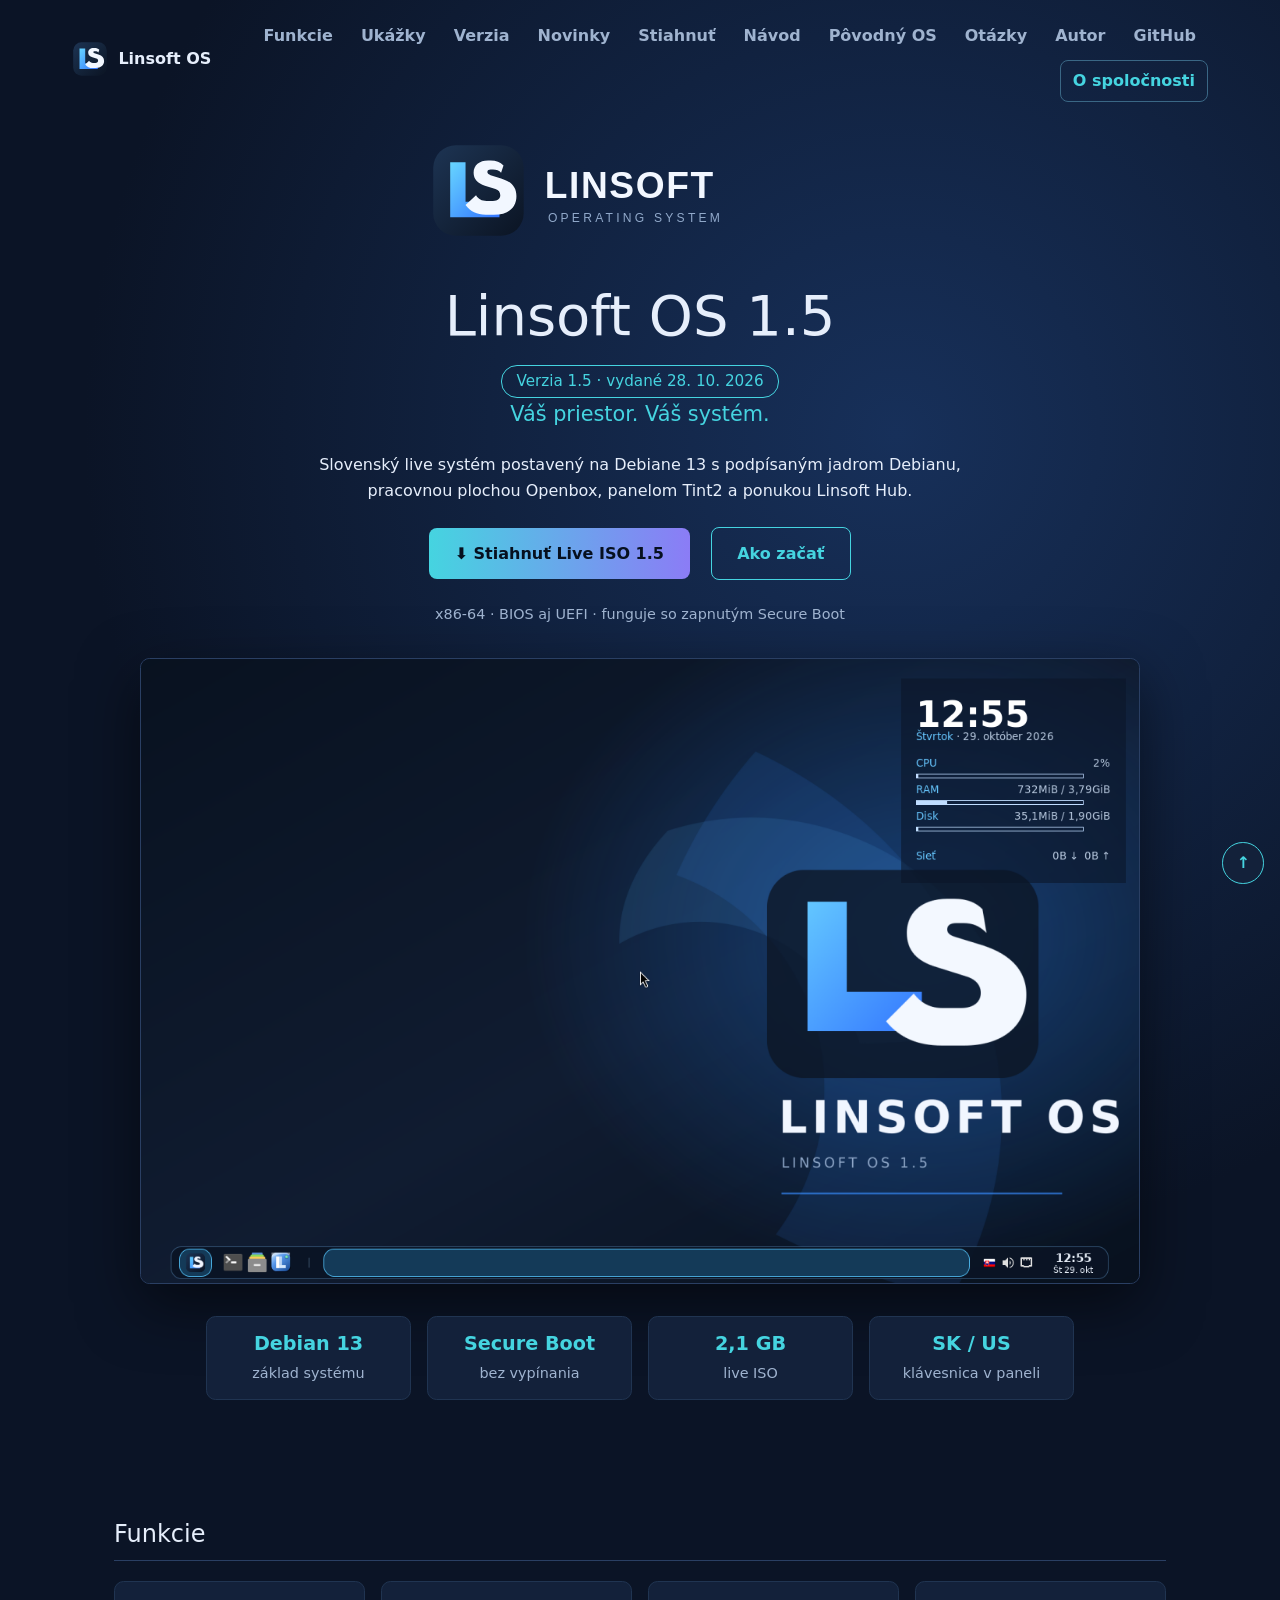
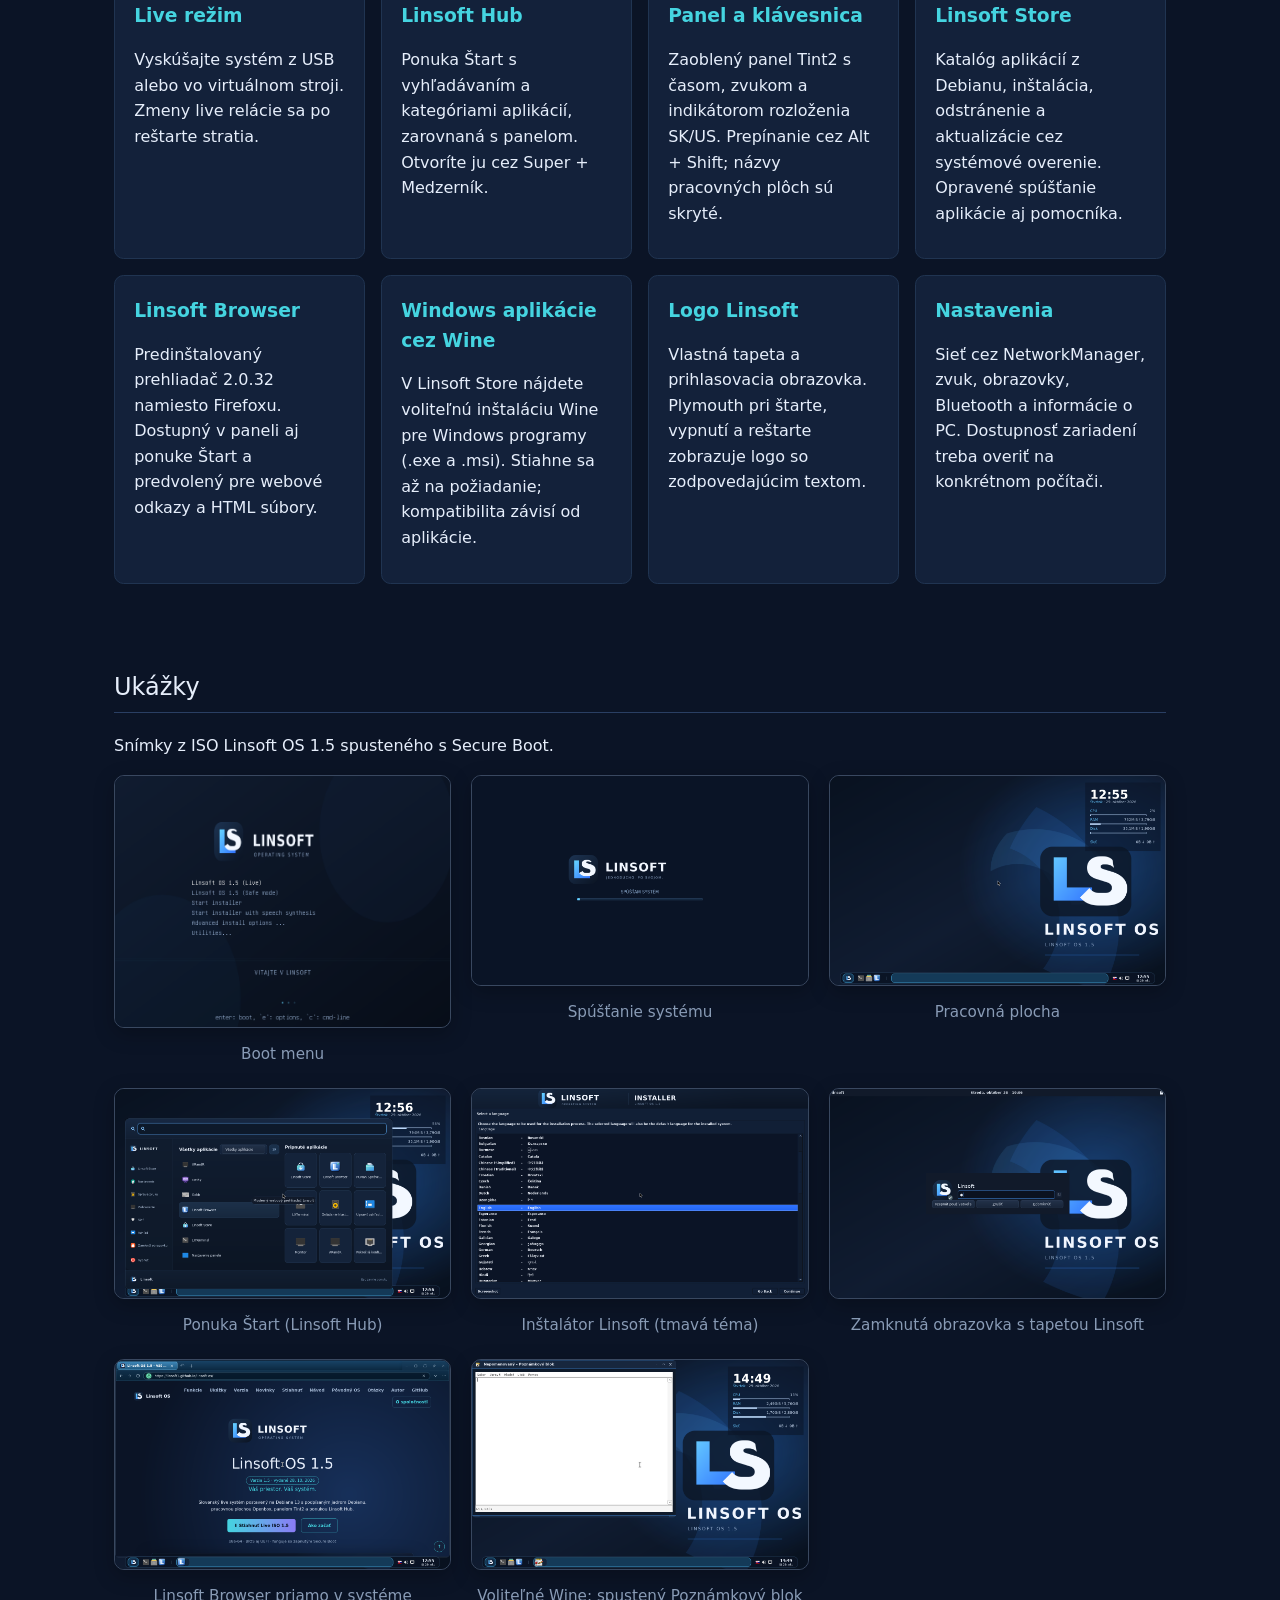
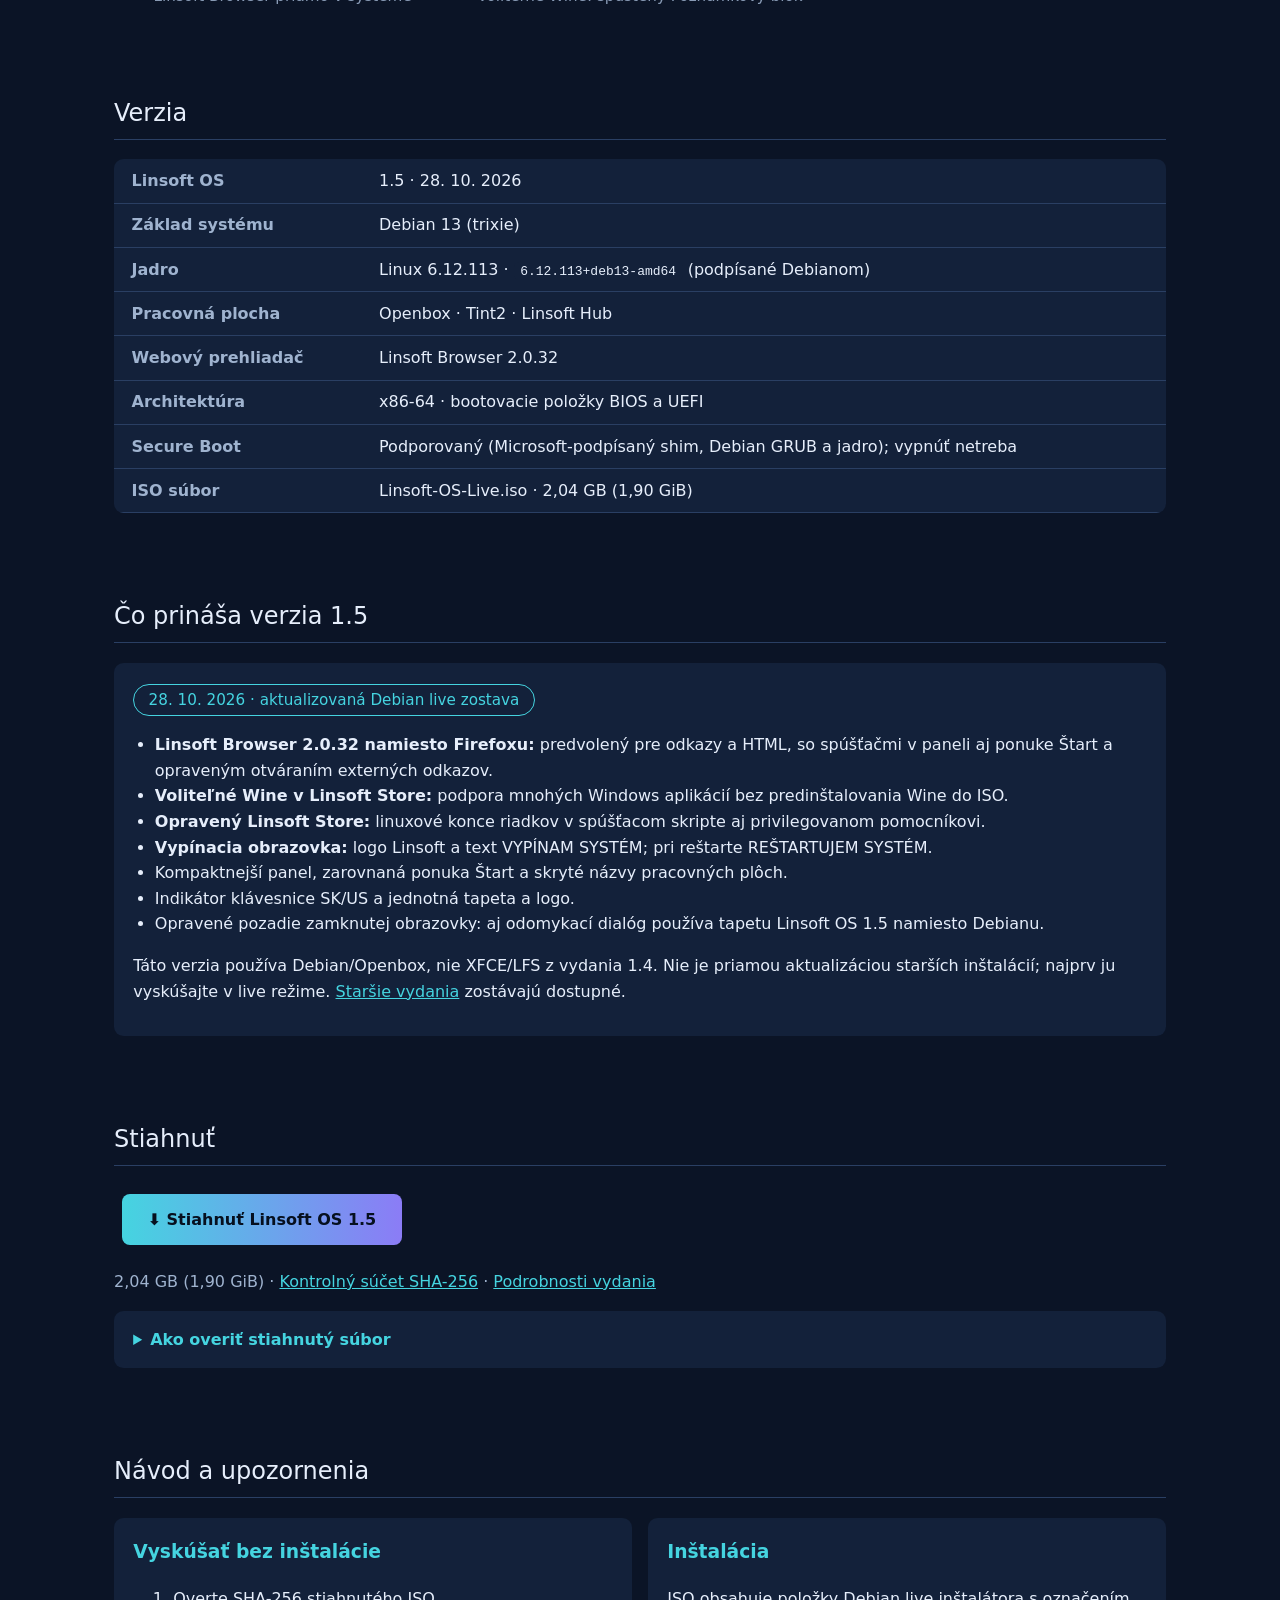
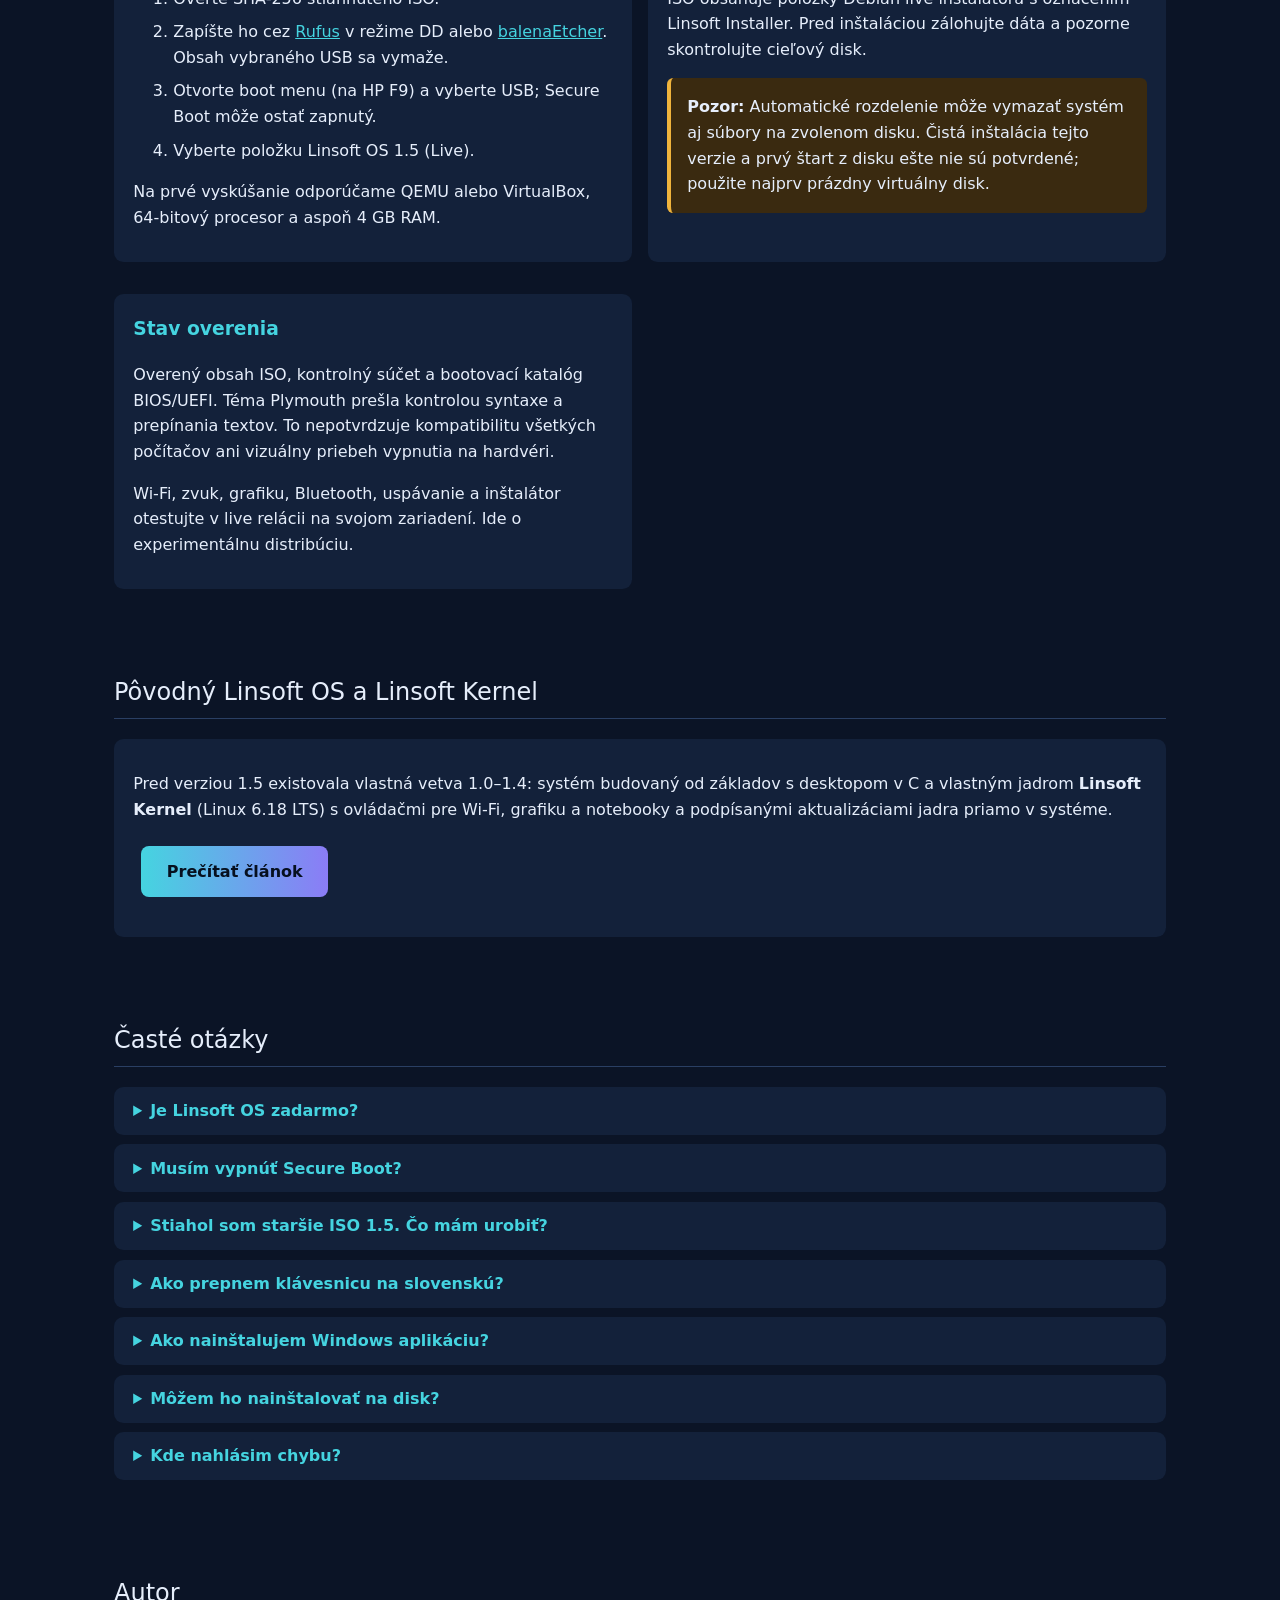
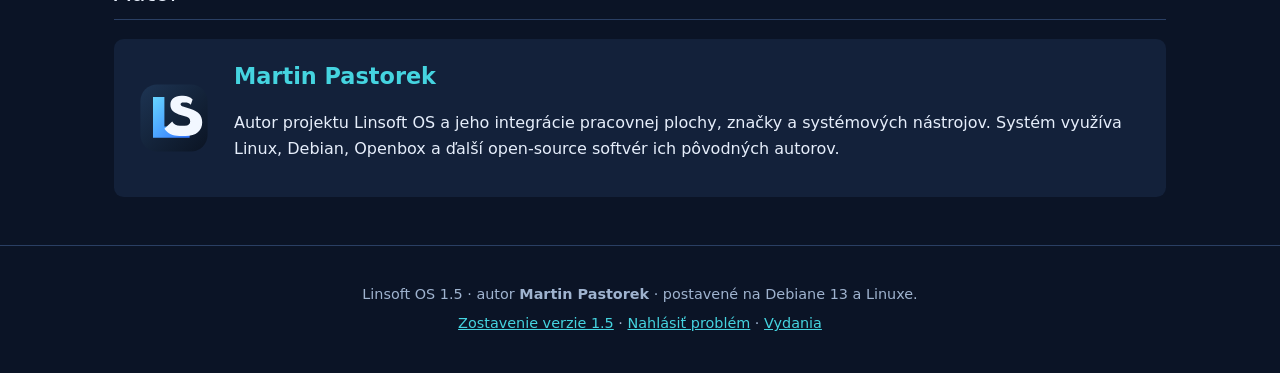
==== docs/index.html @ b2fb8af4 "Offer optional Wine installation through Linsoft Store Co-authored-by: Copilot <223556219+Copilot@us" ====
<!DOCTYPE html>
<html lang="sk">
<head>
<meta charset="utf-8">
<meta name="viewport" content="width=device-width, initial-scale=1">
<title>Linsoft OS 1.5 – Váš priestor. Váš systém.</title>
<meta name="description" content="Linsoft OS 1.5: slovenský live systém na Debiane 13 s Openboxom, panelom Tint2, Linsoft Hub a Linsoft Store.">
<meta name="theme-color" content="#0b1426">
<meta property="og:type" content="website">
<meta property="og:title" content="Linsoft OS 1.5">
<meta property="og:description" content="Nové live ISO s opraveným Store, prepínaním klávesnice a logom pri štarte aj vypnutí.">
<meta property="og:url" content="https://linsoft1.github.io/linsoft-os/">
<meta property="og:image" content="https://linsoft1.github.io/linsoft-os/img/linsoft15-desktop.png">
<meta name="twitter:card" content="summary_large_image">
<link rel="icon" type="image/svg+xml" href="favicon.svg">
<link rel="icon" type="image/png" sizes="32x32" href="favicon-32.png">
<link rel="apple-touch-icon" href="apple-touch-icon.png">
<link rel="stylesheet" href="style.css?v=1.5.9">
</head>
<body>
<a class="skip-link" href="#obsah">Preskočiť na obsah</a>
<header class="hero" id="top">
  <nav aria-label="Hlavná navigácia">
    <a class="brand" href="#top" aria-label="Linsoft OS – domov"><img class="mark" src="favicon.svg" width="36" height="36" alt=""><span>Linsoft OS</span></a>
    <button class="menu-toggle" type="button" aria-expanded="false" aria-controls="nav-links" hidden>Menu</button>
    <div class="nav-links" id="nav-links">
      <a href="#funkcie">Funkcie</a><a href="#ukazky">Ukážky</a><a href="#verzia">Verzia</a><a href="#novinky">Novinky</a><a href="#stiahnut">Stiahnuť</a><a href="#navod">Návod</a><a href="povodny-linsoft-os.html">Pôvodný OS</a><a href="#faq">Otázky</a><a href="#autor">Autor</a>
      <a href="https://github.com/Linsoft1/linsoft-os">GitHub</a>
      <a class="nav-company" href="o-spolocnosti.html">O spoločnosti</a>
    </div>
  </nav>
  <div class="hero-text">
    <img class="hero-logo" src="logo.svg" width="520" height="120" alt="Linsoft OS – Operating System">
    <h1>Linsoft OS 1.5</h1>
    <p class="version">Verzia 1.5 · vydané 28. 10. 2026</p>
    <p class="tag">Váš priestor. Váš systém.</p>
    <p>Slovenský live systém postavený na Debiane 13 s podpísaným jadrom Debianu, pracovnou plochou Openbox, panelom Tint2 a ponukou Linsoft Hub.</p>
    <a class="btn" href="https://github.com/Linsoft1/linsoft-os/releases/download/v1.5/Linsoft-OS-Live.iso">⬇ Stiahnuť Live ISO 1.5</a>
    <a class="btn ghost" href="#navod">Ako začať</a>
    <p class="small">x86-64 · BIOS aj UEFI · funguje so zapnutým Secure Boot</p>
  </div>
      <img class="shot" src="img/linsoft15-desktop.png" width="1280" height="800" alt="Pracovná plocha Linsoft OS 1.5 s panelom a tapetou">
      <ul class="facts" aria-label="Rýchly prehľad">
        <li><b>Debian 13</b><span>základ systému</span></li>
        <li><b>Secure Boot</b><span>bez vypínania</span></li>
        <li><b>2,1 GB</b><span>live ISO</span></li>
        <li><b>SK / US</b><span>klávesnica v paneli</span></li>
      </ul>
</header>
<main id="obsah">
<section id="funkcie">
  <h2>Funkcie</h2>
  <div class="grid">
    <div><h3>Live režim</h3><p>Vyskúšajte systém z USB alebo vo virtuálnom stroji. Zmeny live relácie sa po reštarte stratia.</p></div>
    <div><h3>Linsoft Hub</h3><p>Ponuka Štart s vyhľadávaním a kategóriami aplikácií, zarovnaná s panelom. Otvoríte ju cez Super + Medzerník.</p></div>
    <div><h3>Panel a klávesnica</h3><p>Zaoblený panel Tint2 s časom, zvukom a indikátorom rozloženia SK/US. Prepínanie cez Alt + Shift; názvy pracovných plôch sú skryté.</p></div>
    <div><h3>Linsoft Store</h3><p>Katalóg aplikácií z Debianu, inštalácia, odstránenie a aktualizácie cez systémové overenie. Opravené spúšťanie aplikácie aj pomocníka.</p></div>
    <div><h3>Linsoft Browser</h3><p>Predinštalovaný prehliadač 2.0.32 namiesto Firefoxu. Dostupný v paneli aj ponuke Štart a predvolený pre webové odkazy a HTML súbory.</p></div>
    <div><h3>Windows aplikácie cez Wine</h3><p>V Linsoft Store nájdete voliteľnú inštaláciu Wine pre Windows programy (.exe a .msi). Stiahne sa až na požiadanie; kompatibilita závisí od aplikácie.</p></div>
    <div><h3>Logo Linsoft</h3><p>Vlastná tapeta a prihlasovacia obrazovka. Plymouth pri štarte, vypnutí a reštarte zobrazuje logo so zodpovedajúcim textom.</p></div>
    <div><h3>Nastavenia</h3><p>Sieť cez NetworkManager, zvuk, obrazovky, Bluetooth a informácie o PC. Dostupnosť zariadení treba overiť na konkrétnom počítači.</p></div>
  </div>
</section>
<section id="ukazky">
  <h2>Ukážky</h2>
  <p>Snímky z ISO Linsoft OS 1.5 spusteného s Secure Boot.</p>
  <div class="shots">
    <figure><img src="img/linsoft15-boot.png" width="800" height="600" loading="lazy" alt="Bootovacie menu Linsoft OS 1.5 s logom Linsoft"><figcaption>Boot menu</figcaption></figure>
    <figure><img src="img/linsoft15-startup.png" width="1280" height="800" loading="lazy" alt="Štartovacia obrazovka Linsoft s indikátorom načítania"><figcaption>Spúšťanie systému</figcaption></figure>
    <figure><img src="img/linsoft15-desktop.png" width="1280" height="800" loading="lazy" alt="Pracovná plocha Linsoft OS s panelom a tapetou"><figcaption>Pracovná plocha</figcaption></figure>
    <figure><img src="img/linsoft15-start-menu.png" width="1280" height="800" loading="lazy" alt="Ponuka Štart – Linsoft Hub s pripnutými aplikáciami"><figcaption>Ponuka Štart (Linsoft Hub)</figcaption></figure>
    <figure><img src="img/linsoft15-installer.png?v=3" width="1280" height="800" loading="lazy" alt="Grafický inštalátor Linsoft v tmavej téme – výber jazyka"><figcaption>Inštalátor Linsoft (tmavá téma)</figcaption></figure>
    <figure><img src="img/linsoft15-lockscreen.png" width="1280" height="800" loading="lazy" alt="Odomykacia obrazovka s vlastnou tapetou a logom Linsoft OS 1.5"><figcaption>Zamknutá obrazovka s tapetou Linsoft</figcaption></figure>
    <figure><img src="img/linsoft15-browser.png" width="1280" height="800" loading="lazy" alt="Linsoft Browser otvorený v Linsoft OS 1.5 s webovou stránkou projektu"><figcaption>Linsoft Browser priamo v systéme</figcaption></figure>
    <figure><img src="img/linsoft15-wine.png" width="1280" height="800" loading="lazy" alt="Poznámkový blok spustený cez dodatočne nainštalované Wine v Linsoft OS 1.5"><figcaption>Voliteľné Wine: spustený Poznámkový blok</figcaption></figure>
  </div>
</section>
<section id="verzia">
  <h2>Verzia</h2>
  <div class="table-wrap">
    <table class="ver"><tbody>
      <tr><th scope="row">Linsoft OS</th><td>1.5 · 28. 10. 2026</td></tr>
      <tr><th scope="row">Základ systému</th><td>Debian 13 (trixie)</td></tr>
      <tr><th scope="row">Jadro</th><td>Linux 6.12.113 · <code>6.12.113+deb13-amd64</code> (podpísané Debianom)</td></tr>
      <tr><th scope="row">Pracovná plocha</th><td>Openbox · Tint2 · Linsoft Hub</td></tr>
      <tr><th scope="row">Webový prehliadač</th><td>Linsoft Browser 2.0.32</td></tr>
      <tr><th scope="row">Architektúra</th><td>x86-64 · bootovacie položky BIOS a UEFI</td></tr>
      <tr><th scope="row">Secure Boot</th><td>Podporovaný (Microsoft-podpísaný shim, Debian GRUB a jadro); vypnúť netreba</td></tr>
      <tr><th scope="row">ISO súbor</th><td>Linsoft-OS-Live.iso · <span data-iso-size>2,04 GB (1,90 GiB)</span></td></tr>
    </tbody></table>
  </div>
</section>
<section id="novinky">
  <h2>Čo prináša verzia 1.5</h2>
  <div class="release-note">
    <p class="version">28. 10. 2026 · aktualizovaná Debian live zostava</p>
    <ul>
      <li><b>Linsoft Browser 2.0.32 namiesto Firefoxu:</b> predvolený pre odkazy a HTML, so spúšťačmi v paneli aj ponuke Štart a opraveným otváraním externých odkazov.</li>
      <li><b>Voliteľné Wine v Linsoft Store:</b> podpora mnohých Windows aplikácií bez predinštalovania Wine do ISO.</li>
      <li><b>Opravený Linsoft Store:</b> linuxové konce riadkov v spúšťacom skripte aj privilegovanom pomocníkovi.</li>
      <li><b>Vypínacia obrazovka:</b> logo Linsoft a text VYPÍNAM SYSTÉM; pri reštarte REŠTARTUJEM SYSTÉM.</li>
      <li>Kompaktnejší panel, zarovnaná ponuka Štart a skryté názvy pracovných plôch.</li>
      <li>Indikátor klávesnice SK/US a jednotná tapeta a logo.</li>
      <li>Opravené pozadie zamknutej obrazovky: aj odomykací dialóg používa tapetu Linsoft OS 1.5 namiesto Debianu.</li>
    </ul>
    <p>Táto verzia používa Debian/Openbox, nie XFCE/LFS z vydania 1.4. Nie je priamou aktualizáciou starších inštalácií; najprv ju vyskúšajte v live režime. <a href="https://github.com/Linsoft1/linsoft-os/releases">Staršie vydania</a> zostávajú dostupné.</p>
  </div>
</section>
<section id="stiahnut">
  <h2>Stiahnuť</h2>
  <p><a class="btn" href="https://github.com/Linsoft1/linsoft-os/releases/download/v1.5/Linsoft-OS-Live.iso">⬇ Stiahnuť Linsoft OS 1.5</a></p>
  <p class="download-meta"><span data-iso-size>2,04 GB (1,90 GiB)</span> · <a href="https://github.com/Linsoft1/linsoft-os/releases/download/v1.5/Linsoft-OS-Live.iso.sha256">Kontrolný súčet SHA-256</a> · <a href="https://github.com/Linsoft1/linsoft-os/releases/tag/v1.5">Podrobnosti vydania</a></p>
  <details class="verify">
    <summary>Ako overiť stiahnutý súbor</summary>
    <p>SHA-256: <code class="hash" id="sha">4508b3a36875a8644bb5c3263dca9525cb1a9ea397f7f87fd297f599a79d8bb2</code> <button type="button" class="copy" data-copy="sha">Kopírovať</button></p>
    <p>Windows PowerShell: <code>Get-FileHash .\Linsoft-OS-Live.iso -Algorithm SHA256</code></p>
    <p>Linux: <code>sha256sum Linsoft-OS-Live.iso</code></p>
    <p>Výsledok musí zodpovedať súčtu vyššie alebo v priloženom súbore.</p>
  </details>
</section>
<section id="navod">
  <h2>Návod a upozornenia</h2>
  <div class="steps">
    <article class="step-card">
      <h3>Vyskúšať bez inštalácie</h3>
      <ol>
        <li>Overte SHA-256 stiahnutého ISO.</li>
        <li>Zapíšte ho cez <a href="https://rufus.ie">Rufus</a> v režime DD alebo <a href="https://etcher.balena.io">balenaEtcher</a>. Obsah vybraného USB sa vymaže.</li>
        <li>Otvorte boot menu (na HP F9) a vyberte USB; Secure Boot môže ostať zapnutý.</li>
        <li>Vyberte položku Linsoft OS 1.5 (Live).</li>
      </ol>
      <p>Na prvé vyskúšanie odporúčame QEMU alebo VirtualBox, 64-bitový procesor a aspoň 4 GB RAM.</p>
    </article>
    <article class="step-card">
      <h3>Inštalácia</h3>
      <p>ISO obsahuje položky Debian live inštalátora s označením Linsoft Installer. Pred inštaláciou zálohujte dáta a pozorne skontrolujte cieľový disk.</p>
      <div class="warn"><b>Pozor:</b> Automatické rozdelenie môže vymazať systém aj súbory na zvolenom disku. Čistá inštalácia tejto verzie a prvý štart z disku ešte nie sú potvrdené; použite najprv prázdny virtuálny disk.</div>
    </article>
    <article class="step-card" id="podpora">
      <h3>Stav overenia</h3>
      <p>Overený obsah ISO, kontrolný súčet a bootovací katalóg BIOS/UEFI. Téma Plymouth prešla kontrolou syntaxe a prepínania textov. To nepotvrdzuje kompatibilitu všetkých počítačov ani vizuálny priebeh vypnutia na hardvéri.</p>
      <p>Wi-Fi, zvuk, grafiku, Bluetooth, uspávanie a inštalátor otestujte v live relácii na svojom zariadení. Ide o experimentálnu distribúciu.</p>
    </article>
  </div>
</section>
<section id="povodny">
  <h2>Pôvodný Linsoft OS a Linsoft Kernel</h2>
  <div class="release-note">
    <p>Pred verziou 1.5 existovala vlastná vetva 1.0–1.4: systém budovaný od základov s desktopom v C a vlastným jadrom <b>Linsoft Kernel</b> (Linux 6.18 LTS) s ovládačmi pre Wi-Fi, grafiku a notebooky a podpísanými aktualizáciami jadra priamo v systéme.</p>
    <p><a class="btn" href="povodny-linsoft-os.html">Prečítať článok</a></p>
  </div>
</section>
<section id="faq">
  <h2>Časté otázky</h2>
  <details class="faq"><summary>Je Linsoft OS zadarmo?</summary><p>Áno, je to open-source projekt postavený na Debiane a ďalšom slobodnom softvéri.</p></details>
  <details class="faq"><summary>Musím vypnúť Secure Boot?</summary><p>Nie. Zostava používa Microsoft-podpísaný shim, Debian GRUB a podpísané Debian jadro, takže Secure Boot môže ostať zapnutý.</p></details>
  <details class="faq"><summary>Stiahol som staršie ISO 1.5. Čo mám urobiť?</summary><p>Stiahnite ISO znova, overte jeho SHA-256 súčet s hodnotou v sekcii Stiahnuť a USB zapíšte nanovo.</p></details>
  <details class="faq"><summary>Ako prepnem klávesnicu na slovenskú?</summary><p>Kliknite na indikátor SK/US v paneli alebo stlačte Alt + Shift.</p></details>
  <details class="faq"><summary>Ako nainštalujem Windows aplikáciu?</summary><p>Otvorte Linsoft Store cez Super + S, vyhľadajte Wine a nainštalujte položku „Wine – Windows aplikácie“. Potrebujete internet a voľné miesto; podľa potreby najprv obnovte zoznam balíkov. Potom v termináli spustite <code>wine "/cesta/program.exe"</code> alebo <code>wine msiexec /i "/cesta/program.msi"</code> so skutočnou cestou k súboru. Nepoužívajte sudo a spúšťajte iba dôveryhodné programy: Wine nie je bezpečnostný sandbox. Nie všetky aplikácie a hry fungujú; staršie 32-bitové programy môžu potrebovať podporu i386/wine32. V live režime bez perzistencie sa inštalácie po reštarte stratia.</p></details>
  <details class="faq"><summary>Môžem ho nainštalovať na disk?</summary><p>ISO obsahuje grafický inštalátor, no čistá inštalácia a prvý štart z disku ešte nie sú potvrdené. Vyskúšajte ho najprv vo virtuálnom stroji.</p></details>
  <details class="faq"><summary>Kde nahlásim chybu?</summary><p>V <a href="https://github.com/Linsoft1/linsoft-os/issues">GitHub Issues</a> projektu.</p></details>
</section>
<section id="autor">
  <h2>Autor</h2>
  <div class="author"><img class="mark big" src="favicon.svg" width="72" height="72" alt="Logo Linsoft"><div><h3>Martin Pastorek</h3><p>Autor projektu Linsoft OS a jeho integrácie pracovnej plochy, značky a systémových nástrojov. Systém využíva Linux, Debian, Openbox a ďalší open-source softvér ich pôvodných autorov.</p></div></div>
</section>
</main>
<footer>
  <p>Linsoft OS 1.5 · autor <b>Martin Pastorek</b> · postavené na Debiane 13 a Linuxe.</p>
  <p><a href="https://github.com/Linsoft1/linsoft-os/tree/main/linsoft/debian-live">Zostavenie verzie 1.5</a> · <a href="https://github.com/Linsoft1/linsoft-os/issues">Nahlásiť problém</a> · <a href="https://github.com/Linsoft1/linsoft-os/releases">Vydania</a></p>
</footer>
<a class="to-top" href="#top" aria-label="Späť hore">↑</a>
<div class="lightbox" id="lightbox" hidden><img alt=""></div>
<script src="site.js?v=1.5.9"></script>
</body>
</html>
---- docs/style.css ----
:root { --bg:#0b1426; --panel:#13213a; --ink:#e6eefb; --muted:#9fb3cf; --cyan:#45d4e0; --violet:#8b7cf6; }
* { box-sizing: border-box; }
html { scroll-behavior:smooth; }
body { margin:0; font-family: "Segoe UI", system-ui, sans-serif; background:var(--bg); color:var(--ink); line-height:1.6; }
img { max-width:100%; height:auto; }
p, li, h1, h2, h3, td { overflow-wrap:anywhere; }
a { color:var(--cyan); }
nav { display:flex; justify-content:space-between; align-items:center; gap:1rem; max-width:1200px; margin:auto; padding:1rem 2rem; font-weight:600; }
nav a { color:var(--muted); text-decoration:none; }
nav a:hover, footer a:hover { color:var(--cyan); }
.brand { display:flex; align-items:center; gap:.65rem; color:var(--ink); white-space:nowrap; }
.nav-links { display:flex; flex-wrap:wrap; justify-content:flex-end; gap:.25rem; min-width:0; max-width:100%; }
.nav-links a { display:inline-flex; align-items:center; min-height:2.5rem; padding:.45rem .75rem; border-radius:.5rem; white-space:nowrap; transition:background-color .15s ease,color .15s ease; }
.nav-links a:hover { background:#1a2b47; }
.menu-toggle { display:none; font:inherit; color:var(--ink); background:var(--panel); border:1px solid #3a6785; border-radius:.5rem; min-height:44px; padding:.45rem .85rem; cursor:pointer; }
.nav-links .nav-company { color:var(--cyan); border:1px solid #3a6785; }
.nav-links .nav-company[aria-current="page"] { background:#1a2b47; }
a:focus-visible, summary:focus-visible, button:focus-visible { outline:3px solid var(--cyan); outline-offset:4px; border-radius:.2rem; }
.skip-link { position:absolute; top:.5rem; left:.5rem; z-index:2; padding:.6rem 1rem; border-radius:.4rem; background:var(--cyan); color:#06101f; font-weight:700; transform:translateY(-160%); }
.skip-link:focus { transform:translateY(0); }
.logo { display:inline-grid; place-items:center; width:2rem; height:2rem; border-radius:50%;
  border:3px solid var(--cyan); border-bottom-color:var(--violet); font-weight:800; }
.hero { background: radial-gradient(circle at 70% 30%, #17305a, var(--bg) 60%); padding-bottom:3rem; text-align:center; }
.hero h1 { font-size:clamp(2.5rem,7vw,3.5rem); margin:2rem 0 0; font-weight:300; }
.tag { color:var(--cyan); font-size:1.3rem; margin-top:0; }
.hero-text { max-width:44rem; margin:auto; padding:0 1rem; }
.btn { display:inline-block; margin:.5rem; padding:.8rem 1.6rem; border-radius:.5rem; background:linear-gradient(90deg,var(--cyan),var(--violet));
  color:#06101f; font-weight:700; text-decoration:none; }
.btn.ghost { background:none; border:1px solid var(--cyan); color:var(--cyan); }
.btn:hover { filter:brightness(1.08); }
.small { color:var(--muted); font-size:.9rem; }
.shot { width:min(90%,1000px); height:auto; margin-top:2rem; border-radius:.6rem; box-shadow:0 20px 60px #0008; border:1px solid #2a3f63; }
main { max-width:1100px; margin:auto; padding:1rem 1.5rem; }
section { padding:2rem 0; }
h2 { font-weight:400; border-bottom:1px solid #2a3f63; padding-bottom:.4rem; }
.grid { display:grid; grid-template-columns:repeat(auto-fit,minmax(min(230px,100%),1fr)); gap:1rem; }
.shots { display:grid; grid-template-columns:repeat(auto-fit,minmax(min(300px,100%),1fr)); gap:1.25rem; }
.shots figure { margin:0; }
.shots img { width:100%; height:auto; display:block; border-radius:10px; border:1px solid rgba(145,169,202,.35); box-shadow:0 6px 20px rgba(0,0,0,.25); }
.shots figcaption { margin-top:.4rem; text-align:center; font-size:.95rem; opacity:.85; }
.grid div { background:var(--panel); border:1px solid #203451; border-radius:.6rem; padding:1rem 1.2rem; transition:transform .15s ease,border-color .15s ease; }
.grid div:hover { transform:translateY(-2px); border-color:#3a6785; }
.grid h3 { color:var(--cyan); margin:.2rem 0; }
.gallery { display:grid; grid-template-columns:repeat(auto-fit,minmax(min(300px,100%),1fr)); gap:1rem; }
.gallery figure { margin:0; padding:.55rem; background:var(--panel); border:1px solid #203451; border-radius:.7rem; }
.gallery img { display:block; width:100%; border-radius:.45rem; border:1px solid #2a3f63; }
figcaption { color:var(--muted); text-align:center; font-size:.9rem; padding:.45rem .2rem .1rem; }
ol li { margin:.5rem 0; }
code { background:var(--panel); padding:.1rem .4rem; border-radius:.3rem; overflow-wrap:anywhere; }
.version { display:inline-block; margin:.3rem 0 0; padding:.2rem .9rem; border:1px solid var(--cyan); border-radius:1rem; color:var(--cyan); font-size:.95rem; }
.table-wrap { overflow-x:auto; border-radius:.6rem; }
.ver { border-collapse:collapse; background:var(--panel); width:100%; }
.ver th, .ver td { text-align:left; padding:.55rem 1.1rem; border-bottom:1px solid #2a3f63; }
.ver th { color:var(--muted); font-weight:600; }
.support thead th { color:var(--ink); background:#1a2b47; }
.support tbody th { font-weight:500; color:var(--ink); }
.support td.ok { color:#5fd38d; font-weight:700; white-space:nowrap; }
.support td.mid { color:#f0b43c; font-weight:700; }
.support td.no { color:#ff7a7a; font-weight:700; white-space:nowrap; }
#podpora { margin-top:1rem; }
.release-note, .step-card, .compatibility, .verify { background:var(--panel); border-radius:.6rem; padding:1rem 1.2rem; }
.release-note ul, .compatibility ul { padding-left:1.35rem; }
.download-meta { color:var(--muted); }
.verify { margin-top:1rem; }
.verify summary { color:var(--cyan); cursor:pointer; font-weight:600; }
.hash { display:block; max-width:100%; white-space:normal; overflow-wrap:anywhere; word-break:break-all; padding:.7rem; }
.steps { display:grid; grid-template-columns:repeat(2,minmax(0,1fr)); gap:1rem; }
.step-card.wide { grid-column:1 / -1; }
.release-note + .release-note { margin-top:1rem; }
.step-card h3, .compatibility h3 { color:var(--cyan); margin-top:.2rem; }
.warn { background:#3a2a10; border-left:4px solid #f0b43c; padding:1rem; border-radius:.4rem; }
.author { display:flex; gap:1.5rem; align-items:center; background:var(--panel); border-radius:.6rem; padding:1.2rem 1.5rem; }
.author h3 { color:var(--cyan); margin:0; font-size:1.4rem; }
.author > div { min-width:0; }
.logo.big { flex:none; width:4.5rem; height:4.5rem; font-size:2rem; border-width:5px; }
footer { text-align:center; color:var(--muted); padding:2rem 1rem; border-top:1px solid #2a3f63; font-size:.9rem; }
footer p { margin:.35rem 0; }
.hero .shot { display:block; margin:2rem auto 0; }
.facts { list-style:none; display:grid; grid-template-columns:repeat(auto-fit,minmax(150px,1fr)); gap:1rem; max-width:900px; margin:2rem auto 0; padding:0 1rem; }
.facts li { background:var(--panel); border:1px solid #203451; border-radius:.6rem; padding:.8rem; }
.facts b { display:block; color:var(--cyan); font-size:1.2rem; }
.facts span { color:var(--muted); font-size:.9rem; }
.shots img { cursor:zoom-in; transition:transform .15s ease; }
.shots img:hover { transform:scale(1.015); }
.lightbox { position:fixed; inset:0; z-index:10; display:grid; place-items:center; padding:1rem; background:rgba(5,10,20,.92); cursor:zoom-out; }
.lightbox[hidden] { display:none; }
.lightbox img { max-width:100%; max-height:100%; border-radius:.5rem; }
.faq { background:var(--panel); border-radius:.6rem; padding:.7rem 1.2rem; margin-bottom:.6rem; }
.faq summary { cursor:pointer; font-weight:600; color:var(--cyan); }
.faq p { margin:.5rem 0 .2rem; }
.copy { font:inherit; font-size:.85rem; padding:.2rem .7rem; border:1px solid var(--cyan); border-radius:.4rem; background:none; color:var(--cyan); cursor:pointer; }
.copy:hover { background:#1a2b47; }
.to-top { position:fixed; right:1rem; bottom:1rem; width:2.6rem; height:2.6rem; display:grid; place-items:center; border-radius:50%; background:var(--panel); border:1px solid var(--cyan); text-decoration:none; font-weight:700; }

@media (max-width:760px) {
  nav { flex-wrap:wrap; width:100%; padding:1rem; }
  .brand { justify-content:flex-start; }
  .menu-toggle:not([hidden]) { display:block; margin-left:auto; }
  .nav-links { width:100%; display:grid; grid-template-columns:repeat(2,minmax(0,1fr)); }
  .nav-ready .nav-links { display:none; }
  .nav-ready .menu-toggle[aria-expanded="true"] + .nav-links { display:grid; }
  .nav-links a { min-height:44px; white-space:normal; }
  .steps { grid-template-columns:1fr; }
  section { padding:1.5rem 0; }
}

@media (max-width:520px) {
  main { padding:0 1rem; }
  .nav-links { gap:.25rem; }
  .nav-links a { padding:.4rem .55rem; }
  .hero { padding-bottom:2rem; }
  .hero h1 { margin-top:1.2rem; }
  .btn { display:block; margin:.65rem auto; max-width:22rem; }
  .gallery { grid-template-columns:1fr; }
  .author { align-items:flex-start; gap:1rem; padding:1rem; }
  .logo.big { width:3.5rem; height:3.5rem; }
  .ver th, .ver td { padding:.55rem .65rem; }
  .ver th { width:38%; }
  .hero h1 { font-size:2rem; }
  .project-body { padding:1rem; }
}

@media (prefers-reduced-motion:reduce) {
  html { scroll-behavior:auto; }
  *, *::before, *::after { transition-duration:.01ms !important; }
}
.mark { display:block; width:2.25rem; height:2.25rem; }
.mark.big { flex:none; width:4.5rem; height:4.5rem; }
.hero-logo { display:block; width:min(80%,420px); height:auto; margin:1.5rem auto 0; }
@media (max-width:520px) { .mark.big { width:3.5rem; height:3.5rem; } }
.article { max-width:52rem; margin:auto; }
.article .lead { font-size:1.15rem; color:var(--muted); }
.article h3 { color:var(--cyan); }
.article-hero { padding-bottom:2rem; }
.article-hero h1 { font-size:clamp(2rem,5vw,3rem); }
.founder-profile { display:grid; grid-template-columns:minmax(0,240px) minmax(0,1fr); align-items:start; gap:1.75rem; margin:2rem 0; padding:1.5rem; background:var(--panel); border:1px solid #203451; border-radius:1rem; }
.founder-photo { margin:0; }
.founder-photo img { display:block; width:100%; height:auto; border-radius:.75rem; }
.founder-profile h2 { margin:.6rem 0; border:0; padding:0; font-weight:600; }
.founder-role { color:var(--cyan); margin-top:0; font-weight:600; }
.founder-profile p:last-child { margin-bottom:0; }
.project-list { display:grid; gap:1.75rem; margin-top:1.5rem; }
.project-card { min-width:0; overflow:hidden; background:var(--panel); border:1px solid #203451; border-radius:1rem; }
.project-preview { display:block; margin:1.25rem 1.25rem 0; overflow:hidden; background:var(--bg); border:1px solid #334965; border-radius:.75rem; box-shadow:0 12px 30px #0004; text-decoration:none; }
.preview-bar { display:flex; align-items:center; justify-content:space-between; gap:.75rem; padding:.65rem .85rem; background:#1b2b44; color:var(--ink); font-size:.8rem; }
.preview-bar > :last-child { color:var(--muted); font-size:.7rem; }
.preview-dots { color:var(--cyan); letter-spacing:.15rem; white-space:nowrap; }
.project-preview img { display:block; width:100%; height:auto; }
.project-preview:focus-visible { outline-offset:-4px; }
.project-body { padding:1.25rem 1.5rem; }
.project-body h3 { margin:.6rem 0; font-size:1.6rem; }
.project-body .btn { margin-left:0; }
@media (max-width:640px) {
  .project-preview { margin:.75rem .75rem 0; }
  .preview-bar > :last-child { display:none; }
  .founder-profile { grid-template-columns:minmax(0,1fr); padding:1rem; gap:1rem; }
  .founder-photo { width:min(100%,260px); margin:auto; }
}
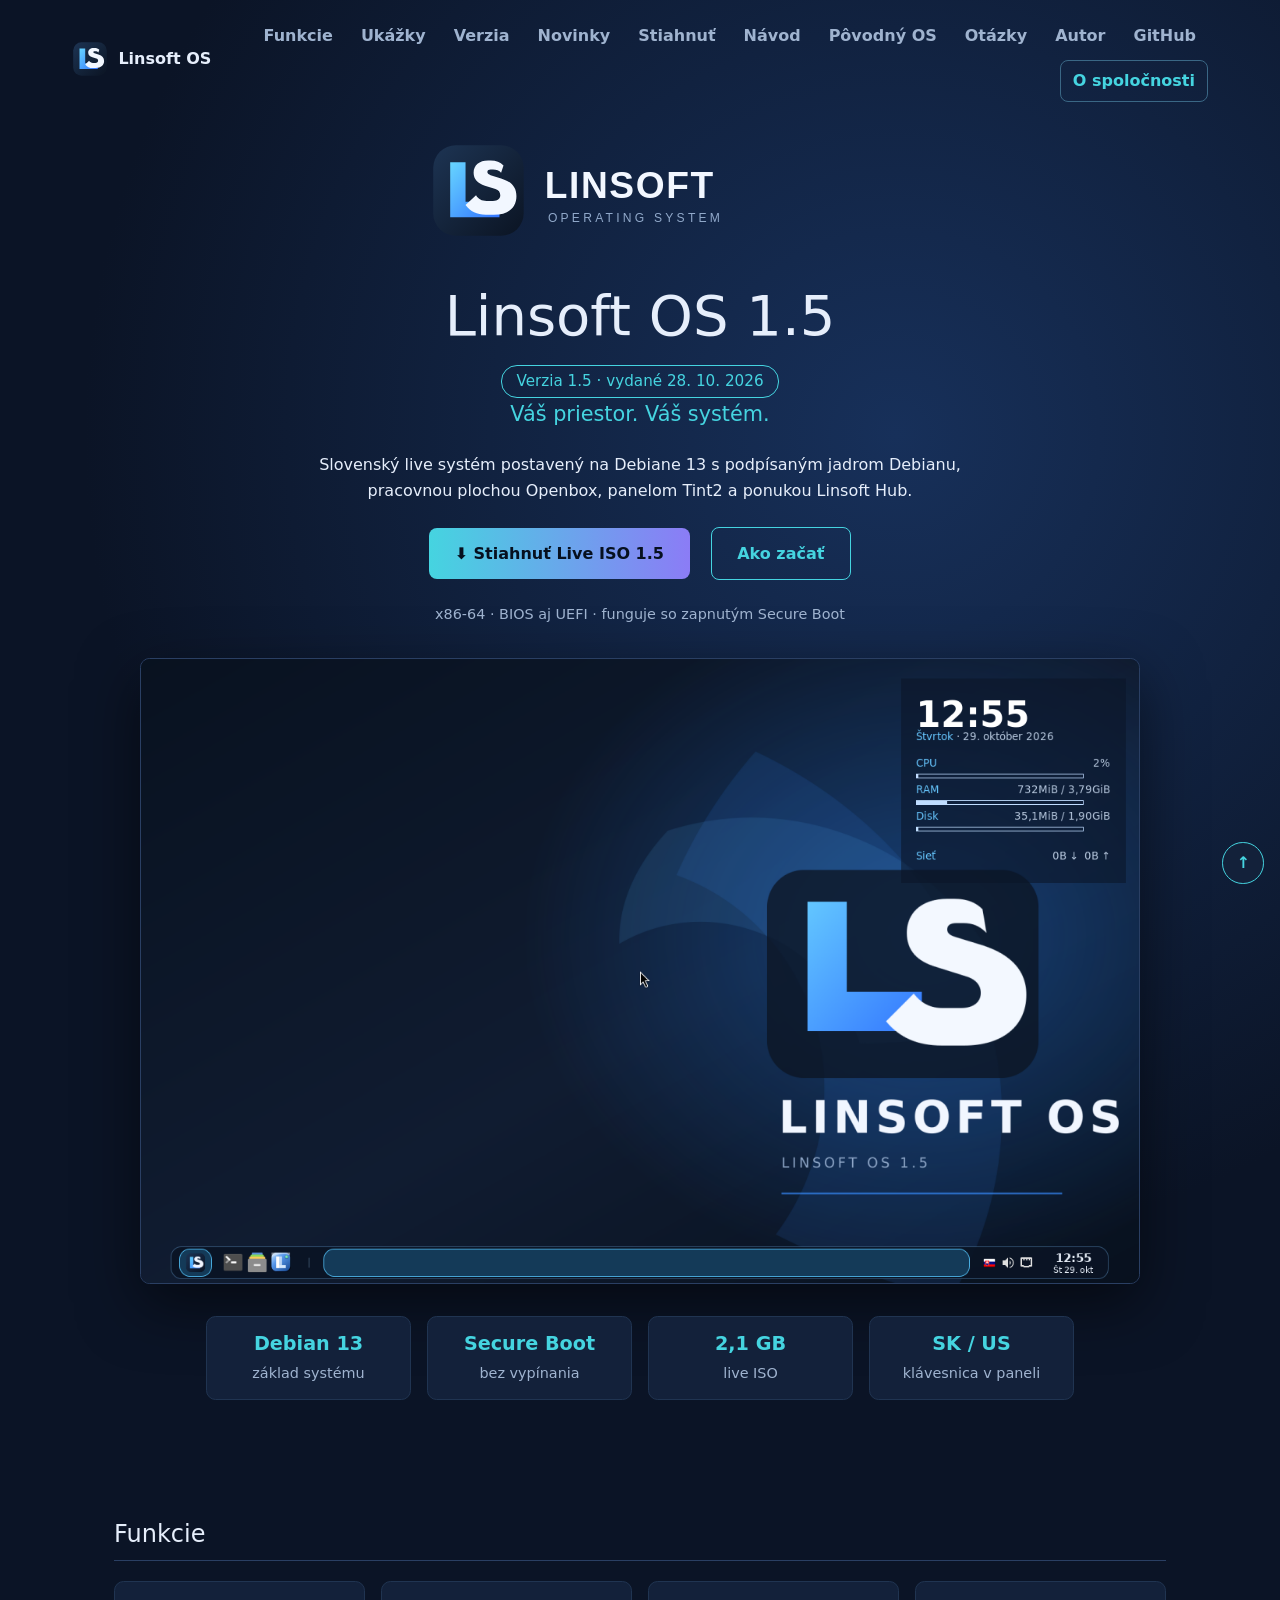
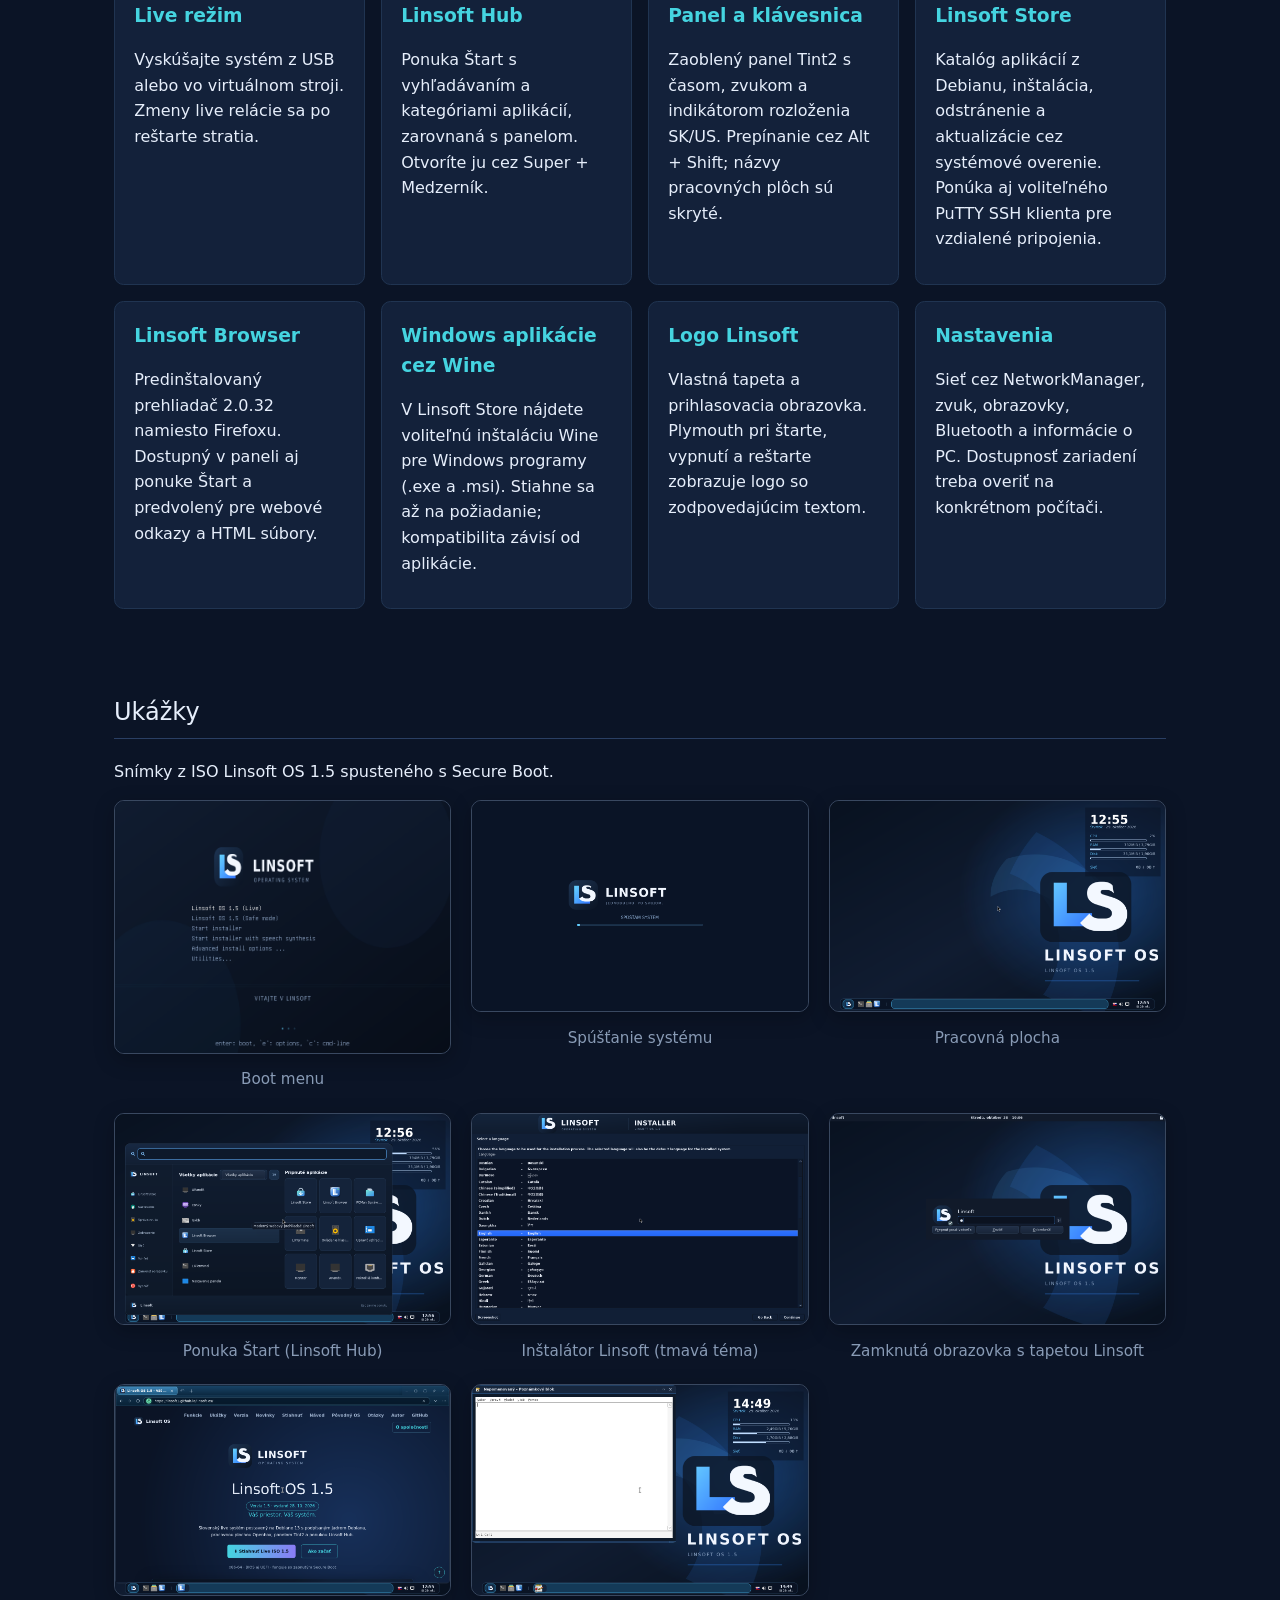
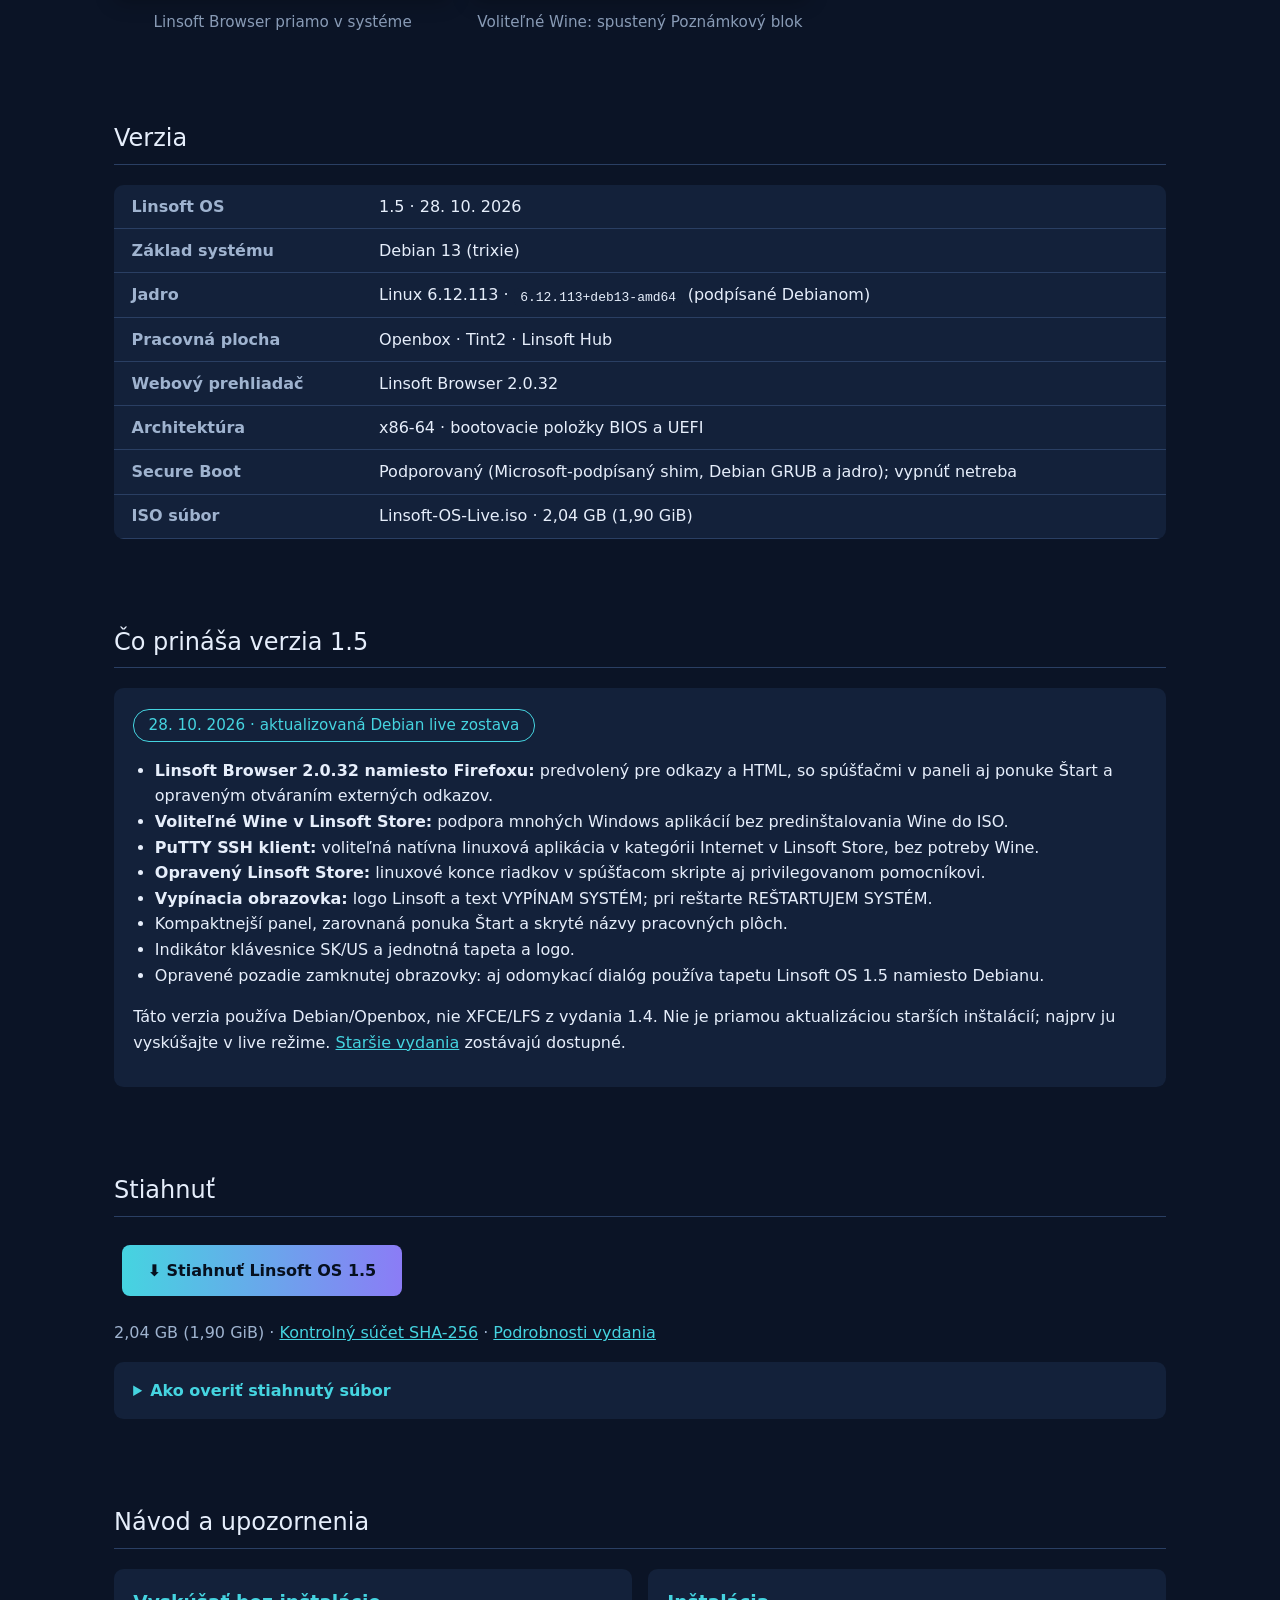
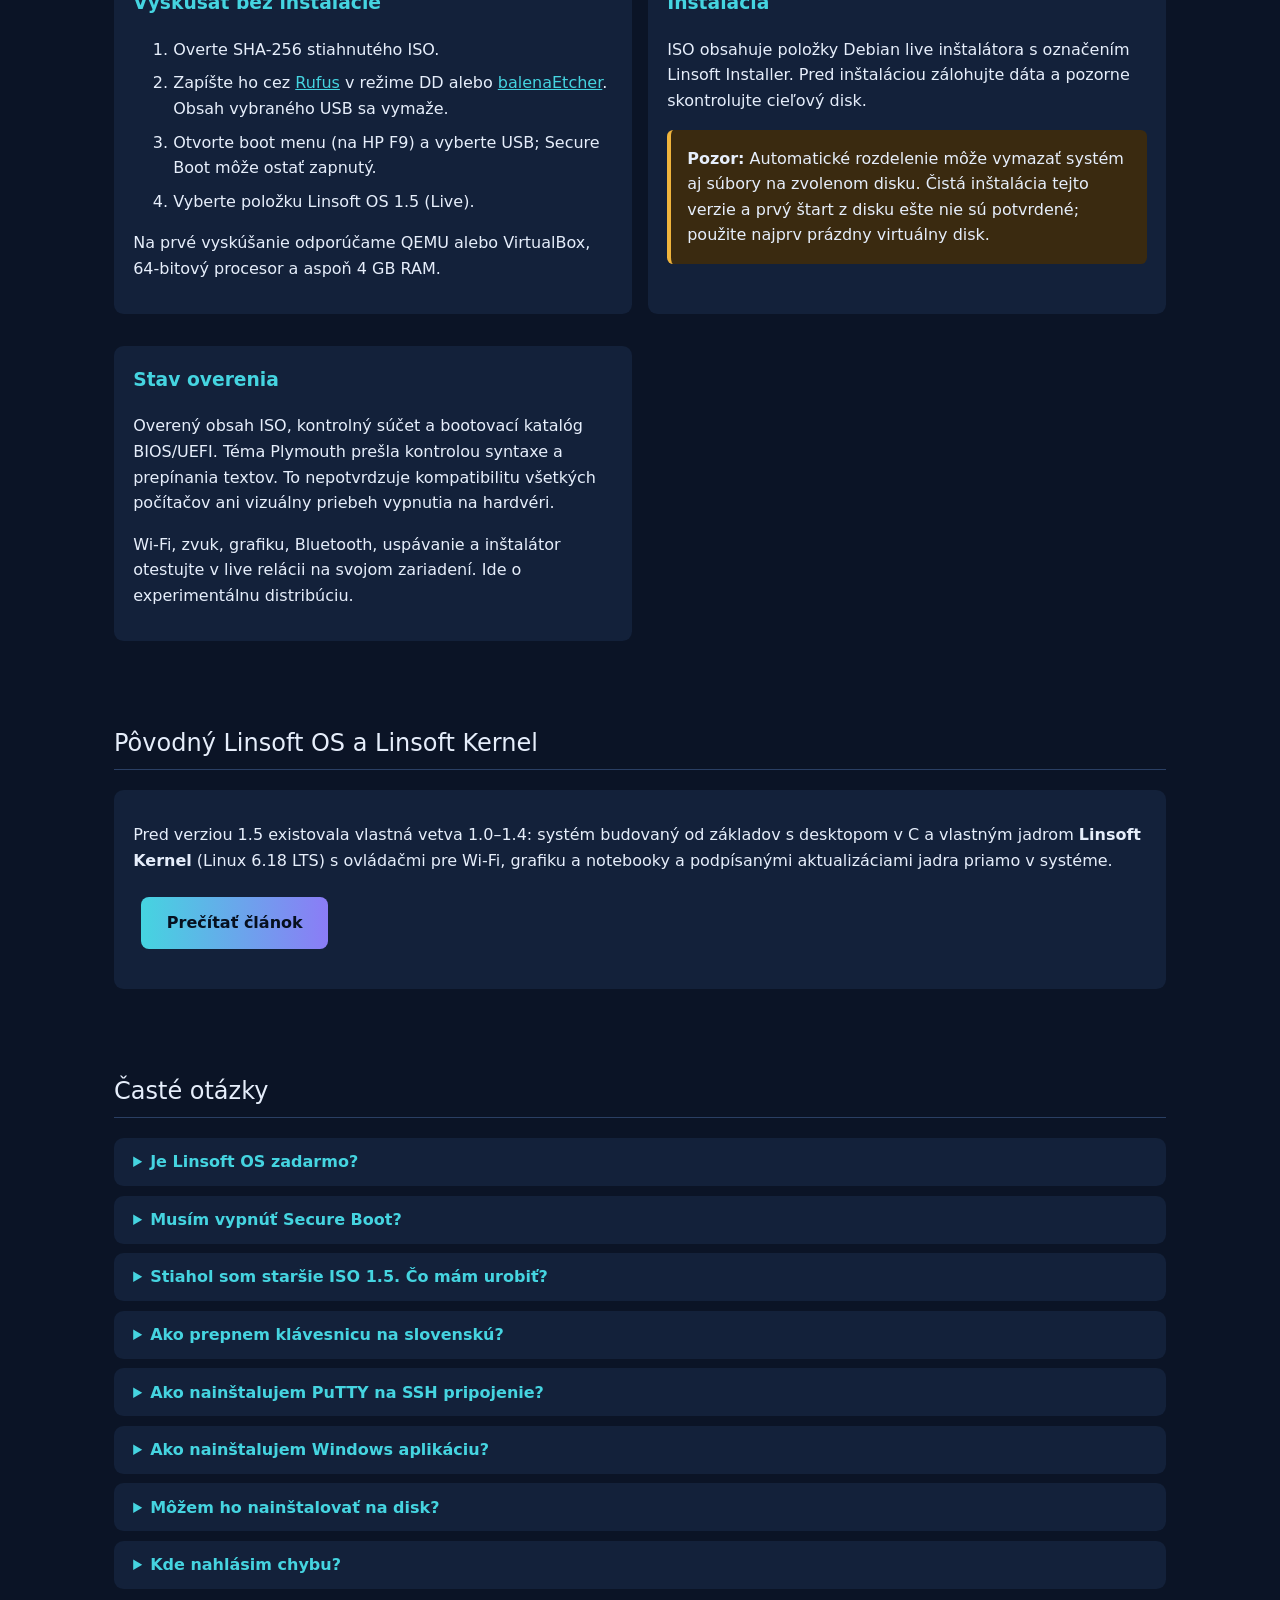
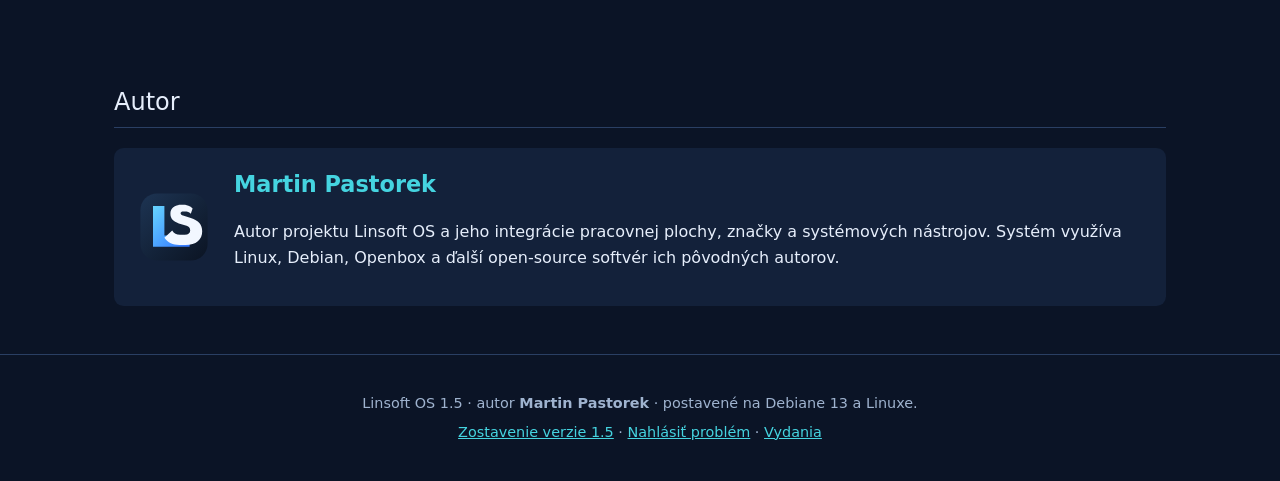
==== commit 77c6752d: "Add optional PuTTY SSH client to Linsoft Store Co-authored-by: Copilot <223556219+Copilot@users.nore" ====
--- a/docs/index.html
+++ b/docs/index.html
@@ -54,7 +54,7 @@
     <div><h3>Live režim</h3><p>Vyskúšajte systém z USB alebo vo virtuálnom stroji. Zmeny live relácie sa po reštarte stratia.</p></div>
     <div><h3>Linsoft Hub</h3><p>Ponuka Štart s vyhľadávaním a kategóriami aplikácií, zarovnaná s panelom. Otvoríte ju cez Super + Medzerník.</p></div>
     <div><h3>Panel a klávesnica</h3><p>Zaoblený panel Tint2 s časom, zvukom a indikátorom rozloženia SK/US. Prepínanie cez Alt + Shift; názvy pracovných plôch sú skryté.</p></div>
-    <div><h3>Linsoft Store</h3><p>Katalóg aplikácií z Debianu, inštalácia, odstránenie a aktualizácie cez systémové overenie. Opravené spúšťanie aplikácie aj pomocníka.</p></div>
+    <div><h3>Linsoft Store</h3><p>Katalóg aplikácií z Debianu, inštalácia, odstránenie a aktualizácie cez systémové overenie. Ponúka aj voliteľného PuTTY SSH klienta pre vzdialené pripojenia.</p></div>
     <div><h3>Linsoft Browser</h3><p>Predinštalovaný prehliadač 2.0.32 namiesto Firefoxu. Dostupný v paneli aj ponuke Štart a predvolený pre webové odkazy a HTML súbory.</p></div>
     <div><h3>Windows aplikácie cez Wine</h3><p>V Linsoft Store nájdete voliteľnú inštaláciu Wine pre Windows programy (.exe a .msi). Stiahne sa až na požiadanie; kompatibilita závisí od aplikácie.</p></div>
     <div><h3>Logo Linsoft</h3><p>Vlastná tapeta a prihlasovacia obrazovka. Plymouth pri štarte, vypnutí a reštarte zobrazuje logo so zodpovedajúcim textom.</p></div>
@@ -97,6 +97,7 @@
     <ul>
       <li><b>Linsoft Browser 2.0.32 namiesto Firefoxu:</b> predvolený pre odkazy a HTML, so spúšťačmi v paneli aj ponuke Štart a opraveným otváraním externých odkazov.</li>
       <li><b>Voliteľné Wine v Linsoft Store:</b> podpora mnohých Windows aplikácií bez predinštalovania Wine do ISO.</li>
+      <li><b>PuTTY SSH klient:</b> voliteľná natívna linuxová aplikácia v kategórii Internet v Linsoft Store, bez potreby Wine.</li>
       <li><b>Opravený Linsoft Store:</b> linuxové konce riadkov v spúšťacom skripte aj privilegovanom pomocníkovi.</li>
       <li><b>Vypínacia obrazovka:</b> logo Linsoft a text VYPÍNAM SYSTÉM; pri reštarte REŠTARTUJEM SYSTÉM.</li>
       <li>Kompaktnejší panel, zarovnaná ponuka Štart a skryté názvy pracovných plôch.</li>
@@ -112,7 +113,7 @@
   <p class="download-meta"><span data-iso-size>2,04 GB (1,90 GiB)</span> · <a href="https://github.com/Linsoft1/linsoft-os/releases/download/v1.5/Linsoft-OS-Live.iso.sha256">Kontrolný súčet SHA-256</a> · <a href="https://github.com/Linsoft1/linsoft-os/releases/tag/v1.5">Podrobnosti vydania</a></p>
   <details class="verify">
     <summary>Ako overiť stiahnutý súbor</summary>
-    <p>SHA-256: <code class="hash" id="sha">4508b3a36875a8644bb5c3263dca9525cb1a9ea397f7f87fd297f599a79d8bb2</code> <button type="button" class="copy" data-copy="sha">Kopírovať</button></p>
+    <p>SHA-256: <code class="hash" id="sha">46e379e1c6323965456899087c920e5ae8cfad451c4f0cac617cf5912d8d00ac</code> <button type="button" class="copy" data-copy="sha">Kopírovať</button></p>
     <p>Windows PowerShell: <code>Get-FileHash .\Linsoft-OS-Live.iso -Algorithm SHA256</code></p>
     <p>Linux: <code>sha256sum Linsoft-OS-Live.iso</code></p>
     <p>Výsledok musí zodpovedať súčtu vyššie alebo v priloženom súbore.</p>
@@ -156,6 +157,7 @@
   <details class="faq"><summary>Musím vypnúť Secure Boot?</summary><p>Nie. Zostava používa Microsoft-podpísaný shim, Debian GRUB a podpísané Debian jadro, takže Secure Boot môže ostať zapnutý.</p></details>
   <details class="faq"><summary>Stiahol som staršie ISO 1.5. Čo mám urobiť?</summary><p>Stiahnite ISO znova, overte jeho SHA-256 súčet s hodnotou v sekcii Stiahnuť a USB zapíšte nanovo.</p></details>
   <details class="faq"><summary>Ako prepnem klávesnicu na slovenskú?</summary><p>Kliknite na indikátor SK/US v paneli alebo stlačte Alt + Shift.</p></details>
+  <details class="faq"><summary>Ako nainštalujem PuTTY na SSH pripojenie?</summary><p>Otvorte Linsoft Store cez Super + S, vyhľadajte PuTTY alebo kategóriu Internet a nainštalujte „PuTTY – SSH klient“. Potrebujete internet a systémové overenie; podľa potreby najprv obnovte zoznam balíkov. Po inštalácii otvorte PuTTY z ponuky aplikácií alebo príkazom <code>putty</code>. Zadajte adresu svojho servera, vyberte SSH a port (zvyčajne 22). Pri prvom pripojení overte odtlačok hostiteľského kľúča u správcu servera. Wine nie je potrebné; neinštaluje sa SSH server. V live režime bez perzistencie sa inštalácia a uložené relácie po reštarte stratia.</p></details>
   <details class="faq"><summary>Ako nainštalujem Windows aplikáciu?</summary><p>Otvorte Linsoft Store cez Super + S, vyhľadajte Wine a nainštalujte položku „Wine – Windows aplikácie“. Potrebujete internet a voľné miesto; podľa potreby najprv obnovte zoznam balíkov. Potom v termináli spustite <code>wine "/cesta/program.exe"</code> alebo <code>wine msiexec /i "/cesta/program.msi"</code> so skutočnou cestou k súboru. Nepoužívajte sudo a spúšťajte iba dôveryhodné programy: Wine nie je bezpečnostný sandbox. Nie všetky aplikácie a hry fungujú; staršie 32-bitové programy môžu potrebovať podporu i386/wine32. V live režime bez perzistencie sa inštalácie po reštarte stratia.</p></details>
   <details class="faq"><summary>Môžem ho nainštalovať na disk?</summary><p>ISO obsahuje grafický inštalátor, no čistá inštalácia a prvý štart z disku ešte nie sú potvrdené. Vyskúšajte ho najprv vo virtuálnom stroji.</p></details>
   <details class="faq"><summary>Kde nahlásim chybu?</summary><p>V <a href="https://github.com/Linsoft1/linsoft-os/issues">GitHub Issues</a> projektu.</p></details>
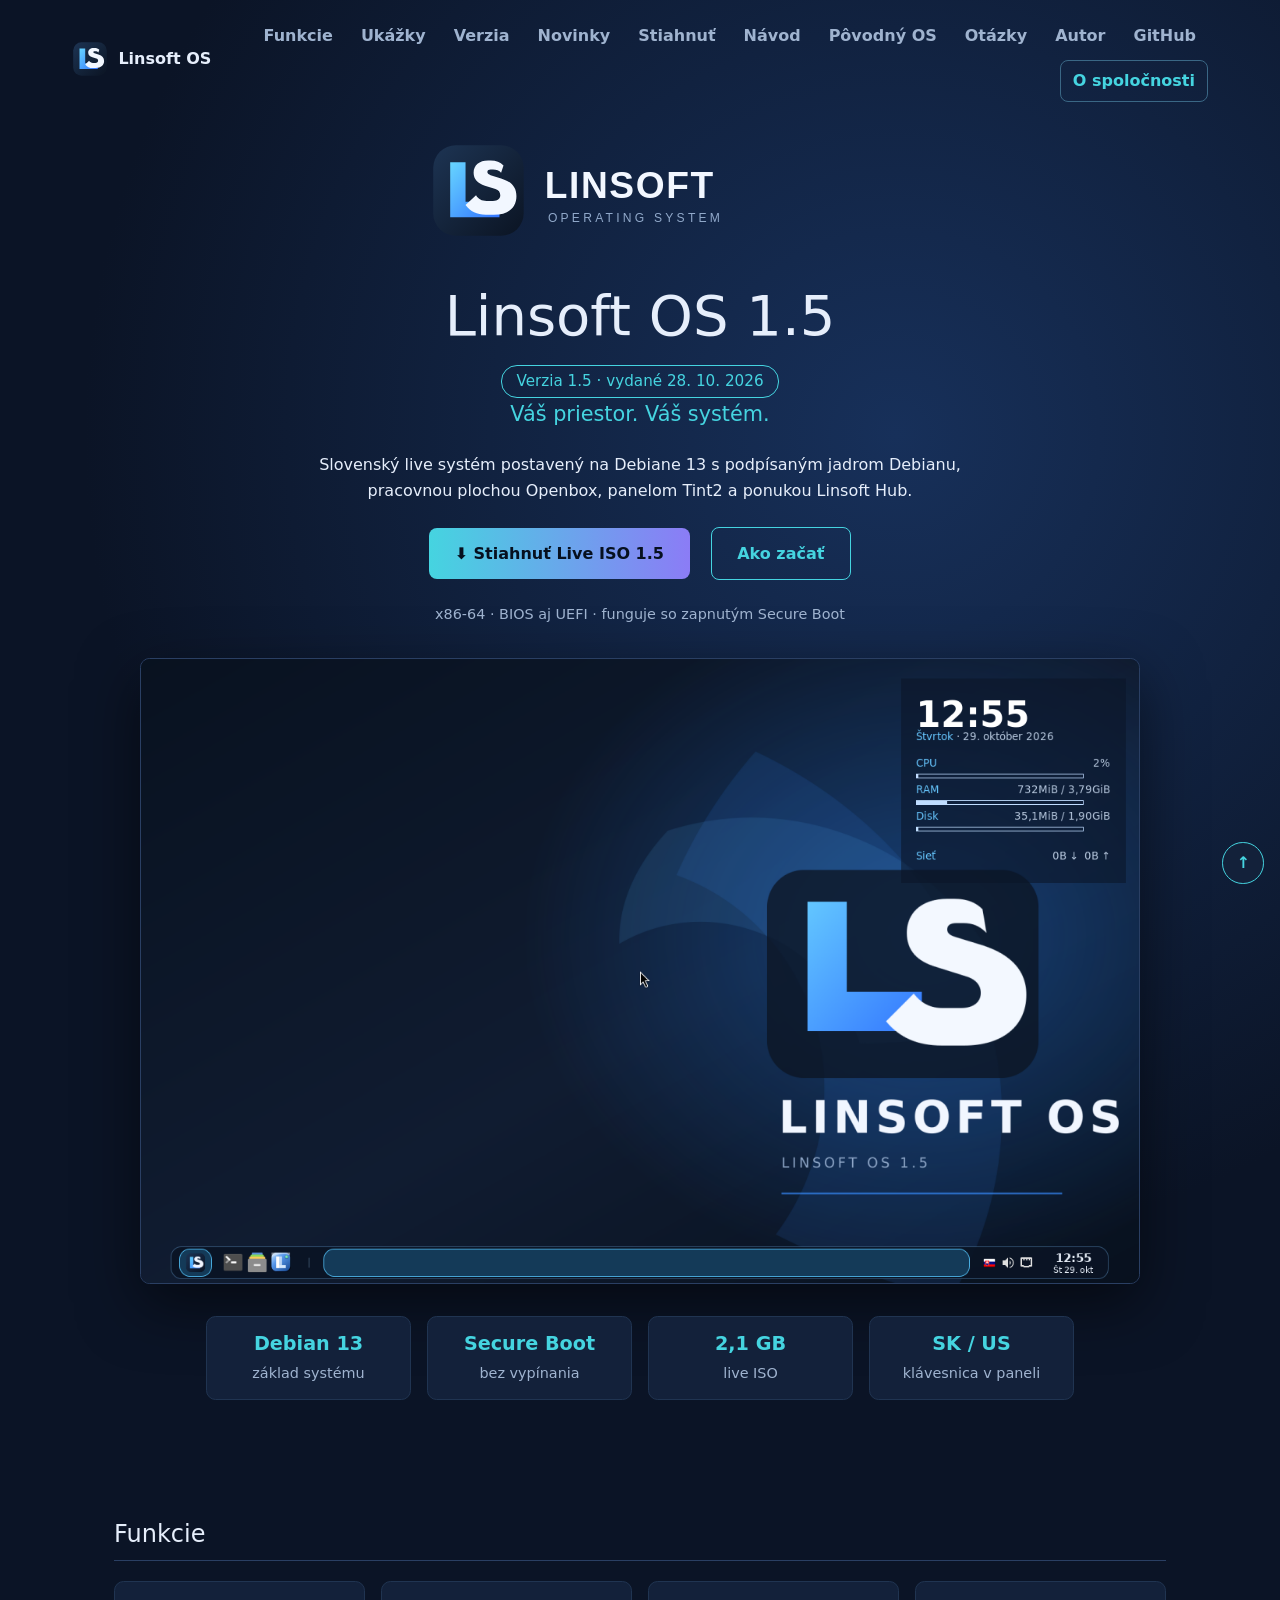
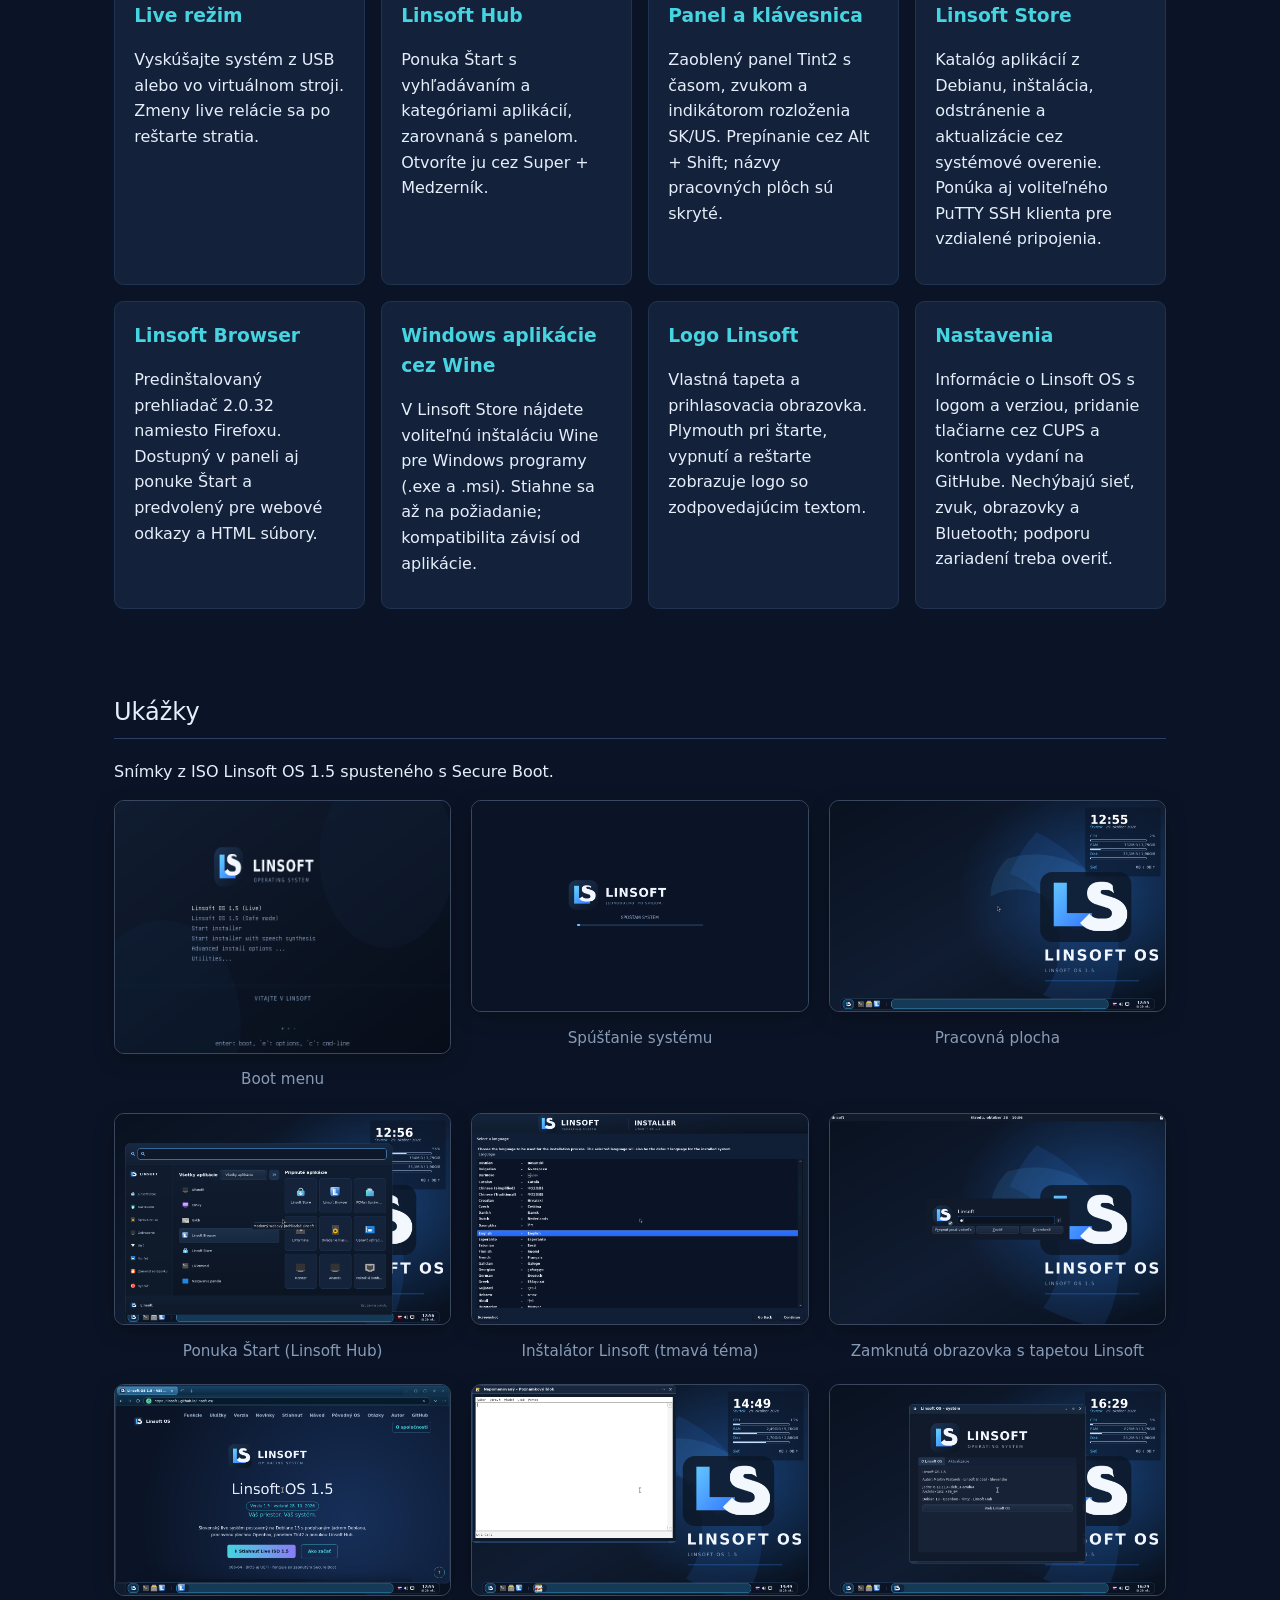
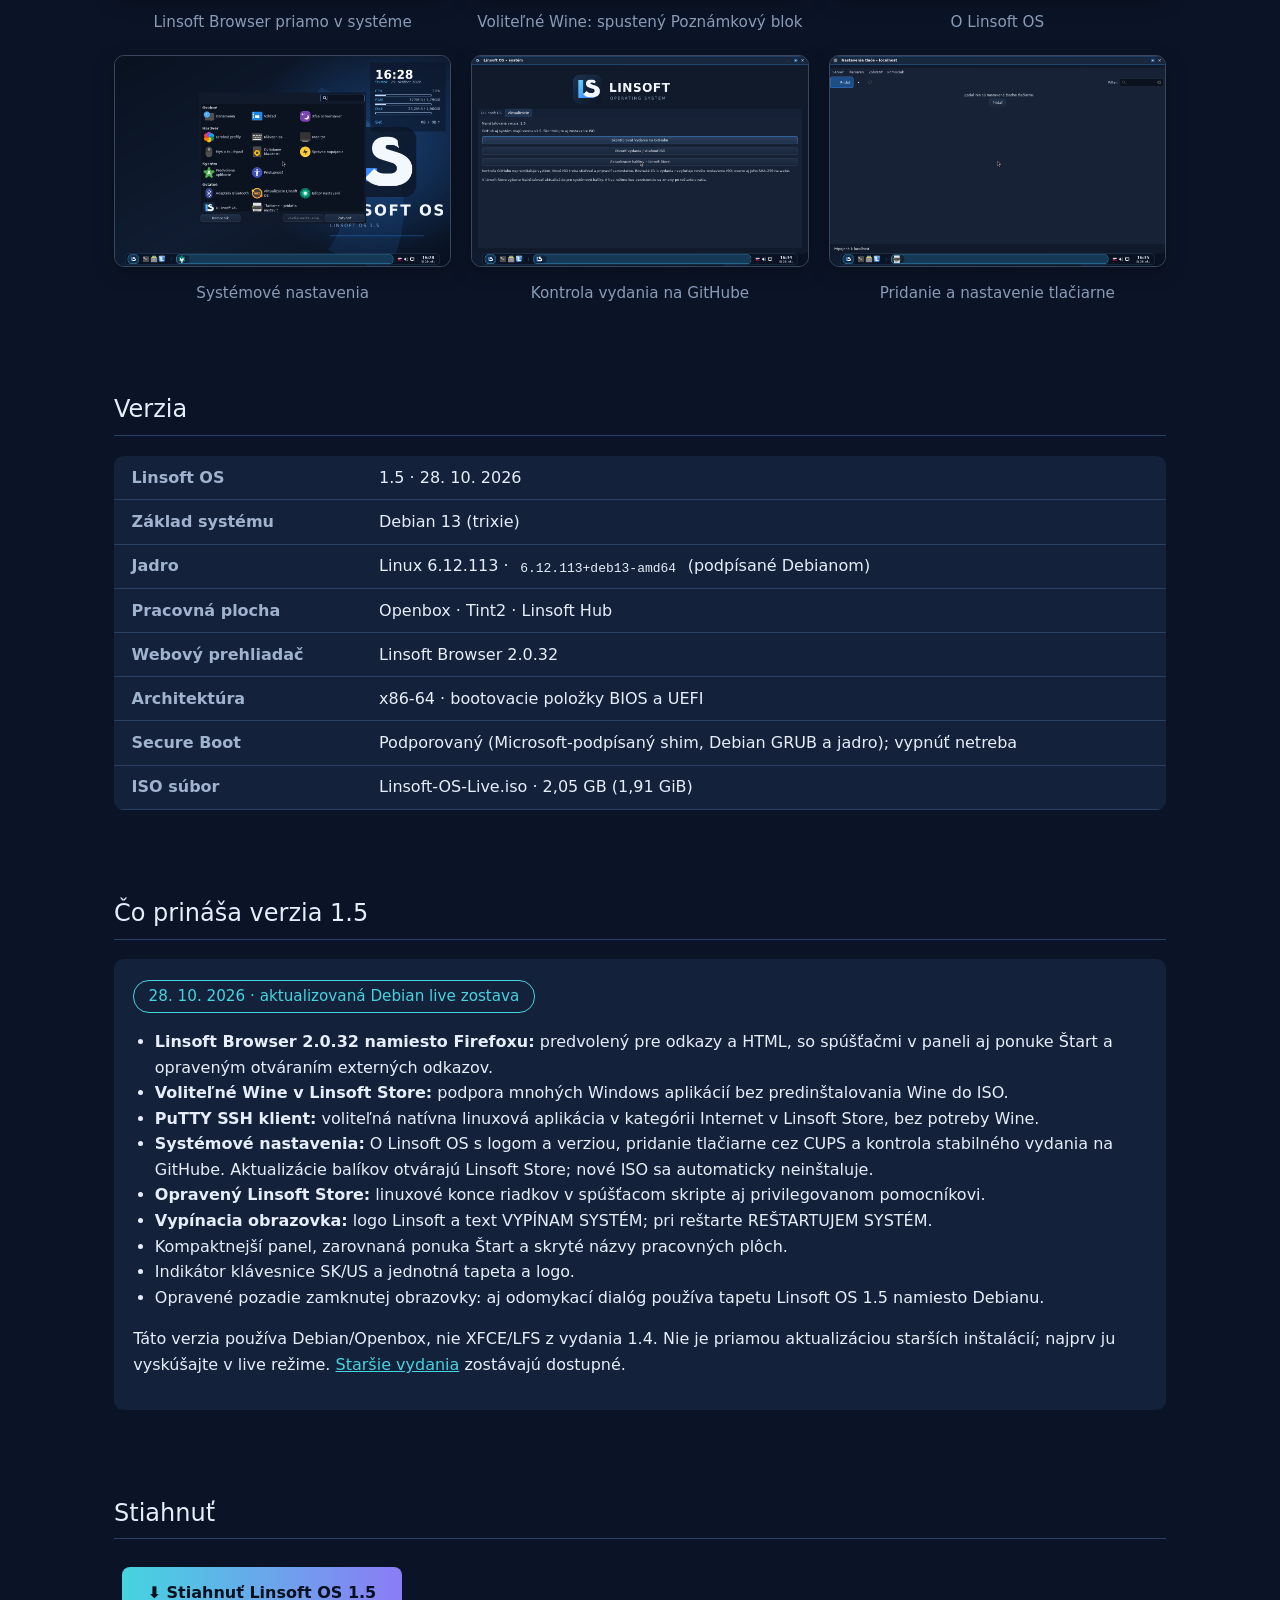
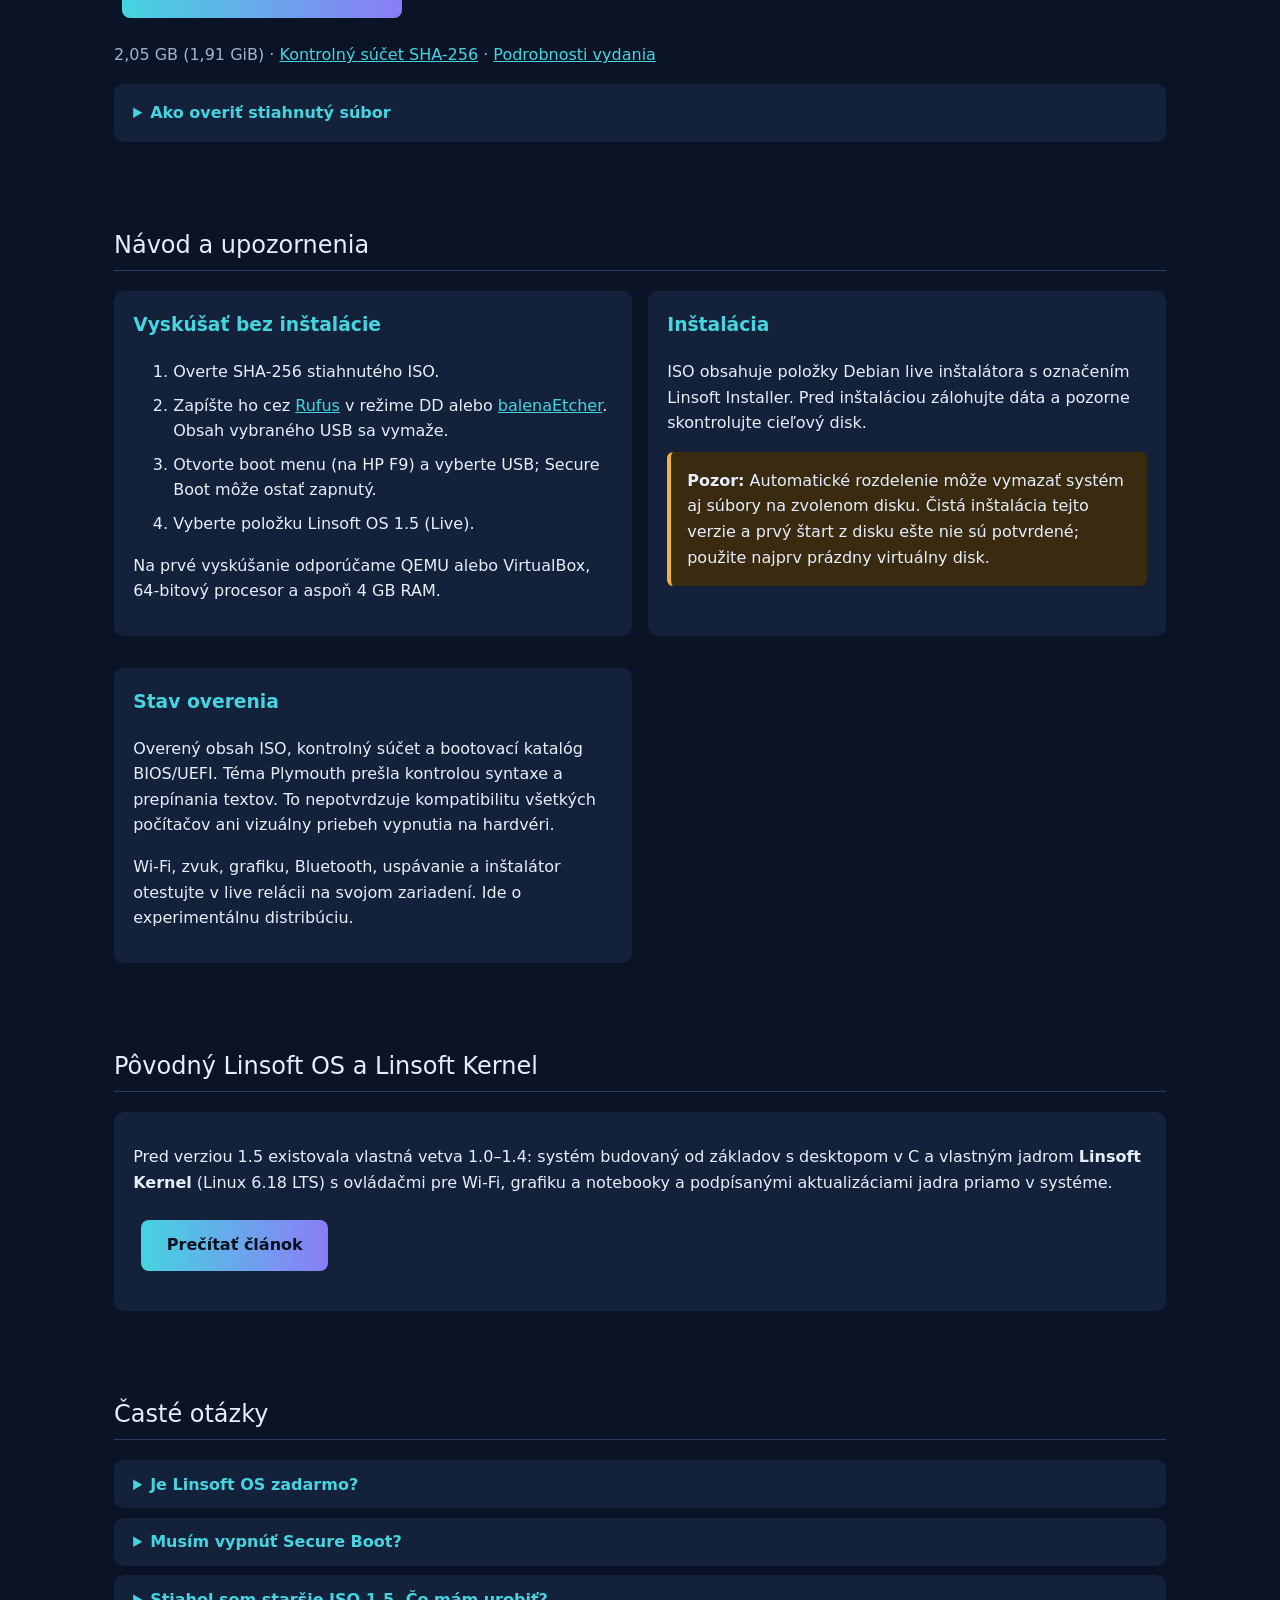
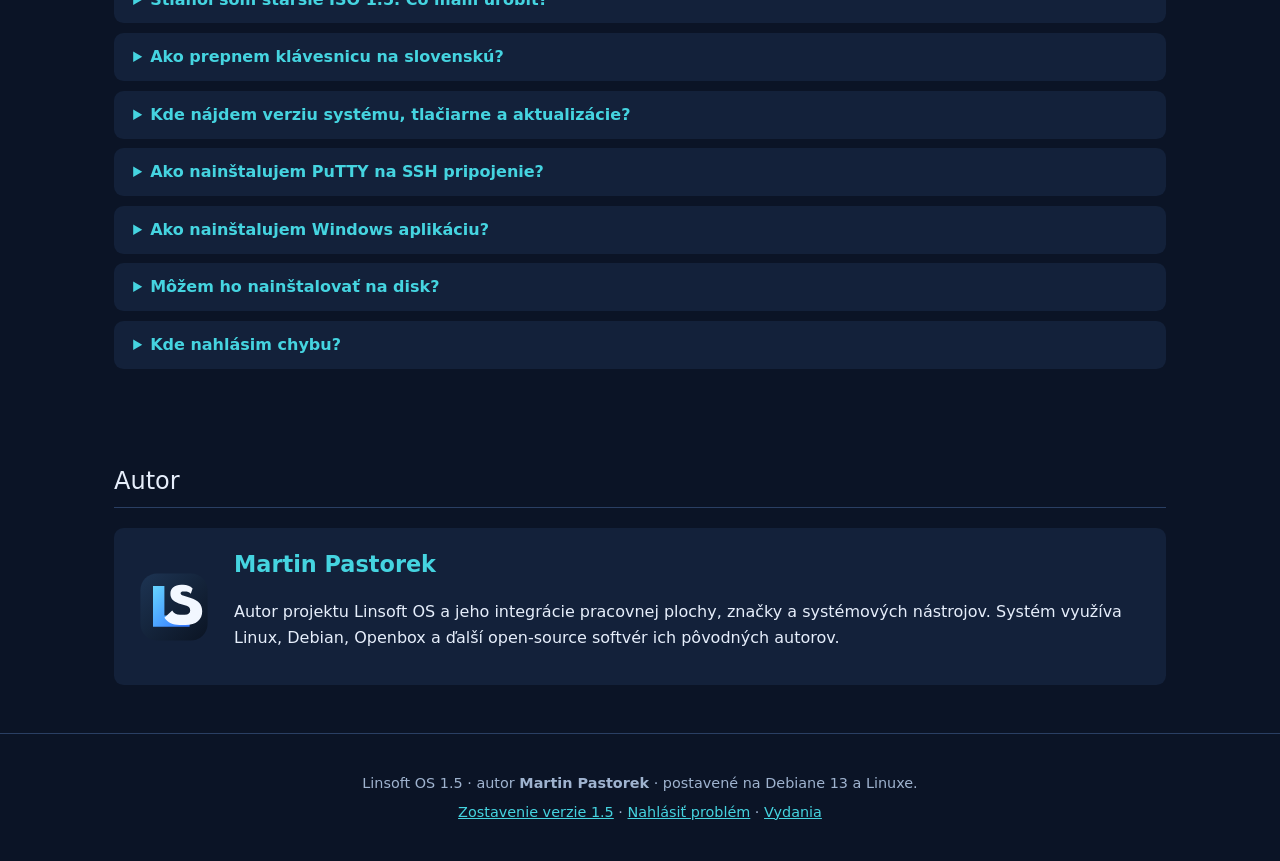
==== commit 1ca5d2bc: "Add branded system information, release checks and printer settings Co-authored-by: Copilot <2235562" ====
--- a/docs/index.html
+++ b/docs/index.html
@@ -58,7 +58,7 @@
     <div><h3>Linsoft Browser</h3><p>Predinštalovaný prehliadač 2.0.32 namiesto Firefoxu. Dostupný v paneli aj ponuke Štart a predvolený pre webové odkazy a HTML súbory.</p></div>
     <div><h3>Windows aplikácie cez Wine</h3><p>V Linsoft Store nájdete voliteľnú inštaláciu Wine pre Windows programy (.exe a .msi). Stiahne sa až na požiadanie; kompatibilita závisí od aplikácie.</p></div>
     <div><h3>Logo Linsoft</h3><p>Vlastná tapeta a prihlasovacia obrazovka. Plymouth pri štarte, vypnutí a reštarte zobrazuje logo so zodpovedajúcim textom.</p></div>
-    <div><h3>Nastavenia</h3><p>Sieť cez NetworkManager, zvuk, obrazovky, Bluetooth a informácie o PC. Dostupnosť zariadení treba overiť na konkrétnom počítači.</p></div>
+    <div><h3>Nastavenia</h3><p>Informácie o Linsoft OS s logom a verziou, pridanie tlačiarne cez CUPS a kontrola vydaní na GitHube. Nechýbajú sieť, zvuk, obrazovky a Bluetooth; podporu zariadení treba overiť.</p></div>
   </div>
 </section>
 <section id="ukazky">
@@ -73,6 +73,10 @@
     <figure><img src="img/linsoft15-lockscreen.png" width="1280" height="800" loading="lazy" alt="Odomykacia obrazovka s vlastnou tapetou a logom Linsoft OS 1.5"><figcaption>Zamknutá obrazovka s tapetou Linsoft</figcaption></figure>
     <figure><img src="img/linsoft15-browser.png" width="1280" height="800" loading="lazy" alt="Linsoft Browser otvorený v Linsoft OS 1.5 s webovou stránkou projektu"><figcaption>Linsoft Browser priamo v systéme</figcaption></figure>
     <figure><img src="img/linsoft15-wine.png" width="1280" height="800" loading="lazy" alt="Poznámkový blok spustený cez dodatočne nainštalované Wine v Linsoft OS 1.5"><figcaption>Voliteľné Wine: spustený Poznámkový blok</figcaption></figure>
+    <figure><img src="img/linsoft15-about.png" width="1280" height="800" loading="lazy" alt="Informácie o Linsoft OS s vlastným logom, verziou 1.5 a jadrom"><figcaption>O Linsoft OS</figcaption></figure>
+    <figure><img src="img/linsoft15-settings.png" width="1280" height="800" loading="lazy" alt="Správca nastavení s položkami O Linsoft OS, Aktualizácie a Tlačiarne"><figcaption>Systémové nastavenia</figcaption></figure>
+    <figure><img src="img/linsoft15-updates.png" width="1280" height="800" loading="lazy" alt="Aktualizácie Linsoft OS s výsledkom kontroly stabilnej verzie na GitHube"><figcaption>Kontrola vydania na GitHube</figcaption></figure>
+    <figure><img src="img/linsoft15-printers.png" width="1280" height="800" loading="lazy" alt="Nastavenia tlače pripojené k CUPS s tlačidlom Pridať tlačiareň"><figcaption>Pridanie a nastavenie tlačiarne</figcaption></figure>
   </div>
 </section>
 <section id="verzia">
@@ -86,7 +90,7 @@
       <tr><th scope="row">Webový prehliadač</th><td>Linsoft Browser 2.0.32</td></tr>
       <tr><th scope="row">Architektúra</th><td>x86-64 · bootovacie položky BIOS a UEFI</td></tr>
       <tr><th scope="row">Secure Boot</th><td>Podporovaný (Microsoft-podpísaný shim, Debian GRUB a jadro); vypnúť netreba</td></tr>
-      <tr><th scope="row">ISO súbor</th><td>Linsoft-OS-Live.iso · <span data-iso-size>2,04 GB (1,90 GiB)</span></td></tr>
+      <tr><th scope="row">ISO súbor</th><td>Linsoft-OS-Live.iso · <span data-iso-size>2,05 GB (1,91 GiB)</span></td></tr>
     </tbody></table>
   </div>
 </section>
@@ -98,6 +102,7 @@
       <li><b>Linsoft Browser 2.0.32 namiesto Firefoxu:</b> predvolený pre odkazy a HTML, so spúšťačmi v paneli aj ponuke Štart a opraveným otváraním externých odkazov.</li>
       <li><b>Voliteľné Wine v Linsoft Store:</b> podpora mnohých Windows aplikácií bez predinštalovania Wine do ISO.</li>
       <li><b>PuTTY SSH klient:</b> voliteľná natívna linuxová aplikácia v kategórii Internet v Linsoft Store, bez potreby Wine.</li>
+      <li><b>Systémové nastavenia:</b> O Linsoft OS s logom a verziou, pridanie tlačiarne cez CUPS a kontrola stabilného vydania na GitHube. Aktualizácie balíkov otvárajú Linsoft Store; nové ISO sa automaticky neinštaluje.</li>
       <li><b>Opravený Linsoft Store:</b> linuxové konce riadkov v spúšťacom skripte aj privilegovanom pomocníkovi.</li>
       <li><b>Vypínacia obrazovka:</b> logo Linsoft a text VYPÍNAM SYSTÉM; pri reštarte REŠTARTUJEM SYSTÉM.</li>
       <li>Kompaktnejší panel, zarovnaná ponuka Štart a skryté názvy pracovných plôch.</li>
@@ -110,10 +115,10 @@
 <section id="stiahnut">
   <h2>Stiahnuť</h2>
   <p><a class="btn" href="https://github.com/Linsoft1/linsoft-os/releases/download/v1.5/Linsoft-OS-Live.iso">⬇ Stiahnuť Linsoft OS 1.5</a></p>
-  <p class="download-meta"><span data-iso-size>2,04 GB (1,90 GiB)</span> · <a href="https://github.com/Linsoft1/linsoft-os/releases/download/v1.5/Linsoft-OS-Live.iso.sha256">Kontrolný súčet SHA-256</a> · <a href="https://github.com/Linsoft1/linsoft-os/releases/tag/v1.5">Podrobnosti vydania</a></p>
+  <p class="download-meta"><span data-iso-size>2,05 GB (1,91 GiB)</span> · <a href="https://github.com/Linsoft1/linsoft-os/releases/download/v1.5/Linsoft-OS-Live.iso.sha256">Kontrolný súčet SHA-256</a> · <a href="https://github.com/Linsoft1/linsoft-os/releases/tag/v1.5">Podrobnosti vydania</a></p>
   <details class="verify">
     <summary>Ako overiť stiahnutý súbor</summary>
-    <p>SHA-256: <code class="hash" id="sha">46e379e1c6323965456899087c920e5ae8cfad451c4f0cac617cf5912d8d00ac</code> <button type="button" class="copy" data-copy="sha">Kopírovať</button></p>
+    <p>SHA-256: <code class="hash" id="sha">e8d44b845db595b57ed6f314938f6e4946967e96e08e99d7dee22057b2a981b5</code> <button type="button" class="copy" data-copy="sha">Kopírovať</button></p>
     <p>Windows PowerShell: <code>Get-FileHash .\Linsoft-OS-Live.iso -Algorithm SHA256</code></p>
     <p>Linux: <code>sha256sum Linsoft-OS-Live.iso</code></p>
     <p>Výsledok musí zodpovedať súčtu vyššie alebo v priloženom súbore.</p>
@@ -157,6 +162,7 @@
   <details class="faq"><summary>Musím vypnúť Secure Boot?</summary><p>Nie. Zostava používa Microsoft-podpísaný shim, Debian GRUB a podpísané Debian jadro, takže Secure Boot môže ostať zapnutý.</p></details>
   <details class="faq"><summary>Stiahol som staršie ISO 1.5. Čo mám urobiť?</summary><p>Stiahnite ISO znova, overte jeho SHA-256 súčet s hodnotou v sekcii Stiahnuť a USB zapíšte nanovo.</p></details>
   <details class="faq"><summary>Ako prepnem klávesnicu na slovenskú?</summary><p>Kliknite na indikátor SK/US v paneli alebo stlačte Alt + Shift.</p></details>
+  <details class="faq"><summary>Kde nájdem verziu systému, tlačiarne a aktualizácie?</summary><p>Otvorte Nastavenia v Linsoft Hub. Položka „O Linsoft OS“ zobrazuje logo, verziu a jadro. „Tlačiarne – pridať a nastaviť“ otvorí správu tlače s tlačidlom Pridať; niektoré modely potrebujú ďalší ovládač. „Aktualizácie Linsoft OS“ skontroluje na požiadanie stabilné vydanie na GitHube a ponúkne odkaz na stiahnutie ISO aj Linsoft Store na aktualizácie balíkov. Rovnaká verzia 1.5 môže mať novšie zostavenie ISO, preto porovnajte aj SHA-256. Automatický prechod na nové ISO sa nevykonáva.</p></details>
   <details class="faq"><summary>Ako nainštalujem PuTTY na SSH pripojenie?</summary><p>Otvorte Linsoft Store cez Super + S, vyhľadajte PuTTY alebo kategóriu Internet a nainštalujte „PuTTY – SSH klient“. Potrebujete internet a systémové overenie; podľa potreby najprv obnovte zoznam balíkov. Po inštalácii otvorte PuTTY z ponuky aplikácií alebo príkazom <code>putty</code>. Zadajte adresu svojho servera, vyberte SSH a port (zvyčajne 22). Pri prvom pripojení overte odtlačok hostiteľského kľúča u správcu servera. Wine nie je potrebné; neinštaluje sa SSH server. V live režime bez perzistencie sa inštalácia a uložené relácie po reštarte stratia.</p></details>
   <details class="faq"><summary>Ako nainštalujem Windows aplikáciu?</summary><p>Otvorte Linsoft Store cez Super + S, vyhľadajte Wine a nainštalujte položku „Wine – Windows aplikácie“. Potrebujete internet a voľné miesto; podľa potreby najprv obnovte zoznam balíkov. Potom v termináli spustite <code>wine "/cesta/program.exe"</code> alebo <code>wine msiexec /i "/cesta/program.msi"</code> so skutočnou cestou k súboru. Nepoužívajte sudo a spúšťajte iba dôveryhodné programy: Wine nie je bezpečnostný sandbox. Nie všetky aplikácie a hry fungujú; staršie 32-bitové programy môžu potrebovať podporu i386/wine32. V live režime bez perzistencie sa inštalácie po reštarte stratia.</p></details>
   <details class="faq"><summary>Môžem ho nainštalovať na disk?</summary><p>ISO obsahuje grafický inštalátor, no čistá inštalácia a prvý štart z disku ešte nie sú potvrdené. Vyskúšajte ho najprv vo virtuálnom stroji.</p></details>
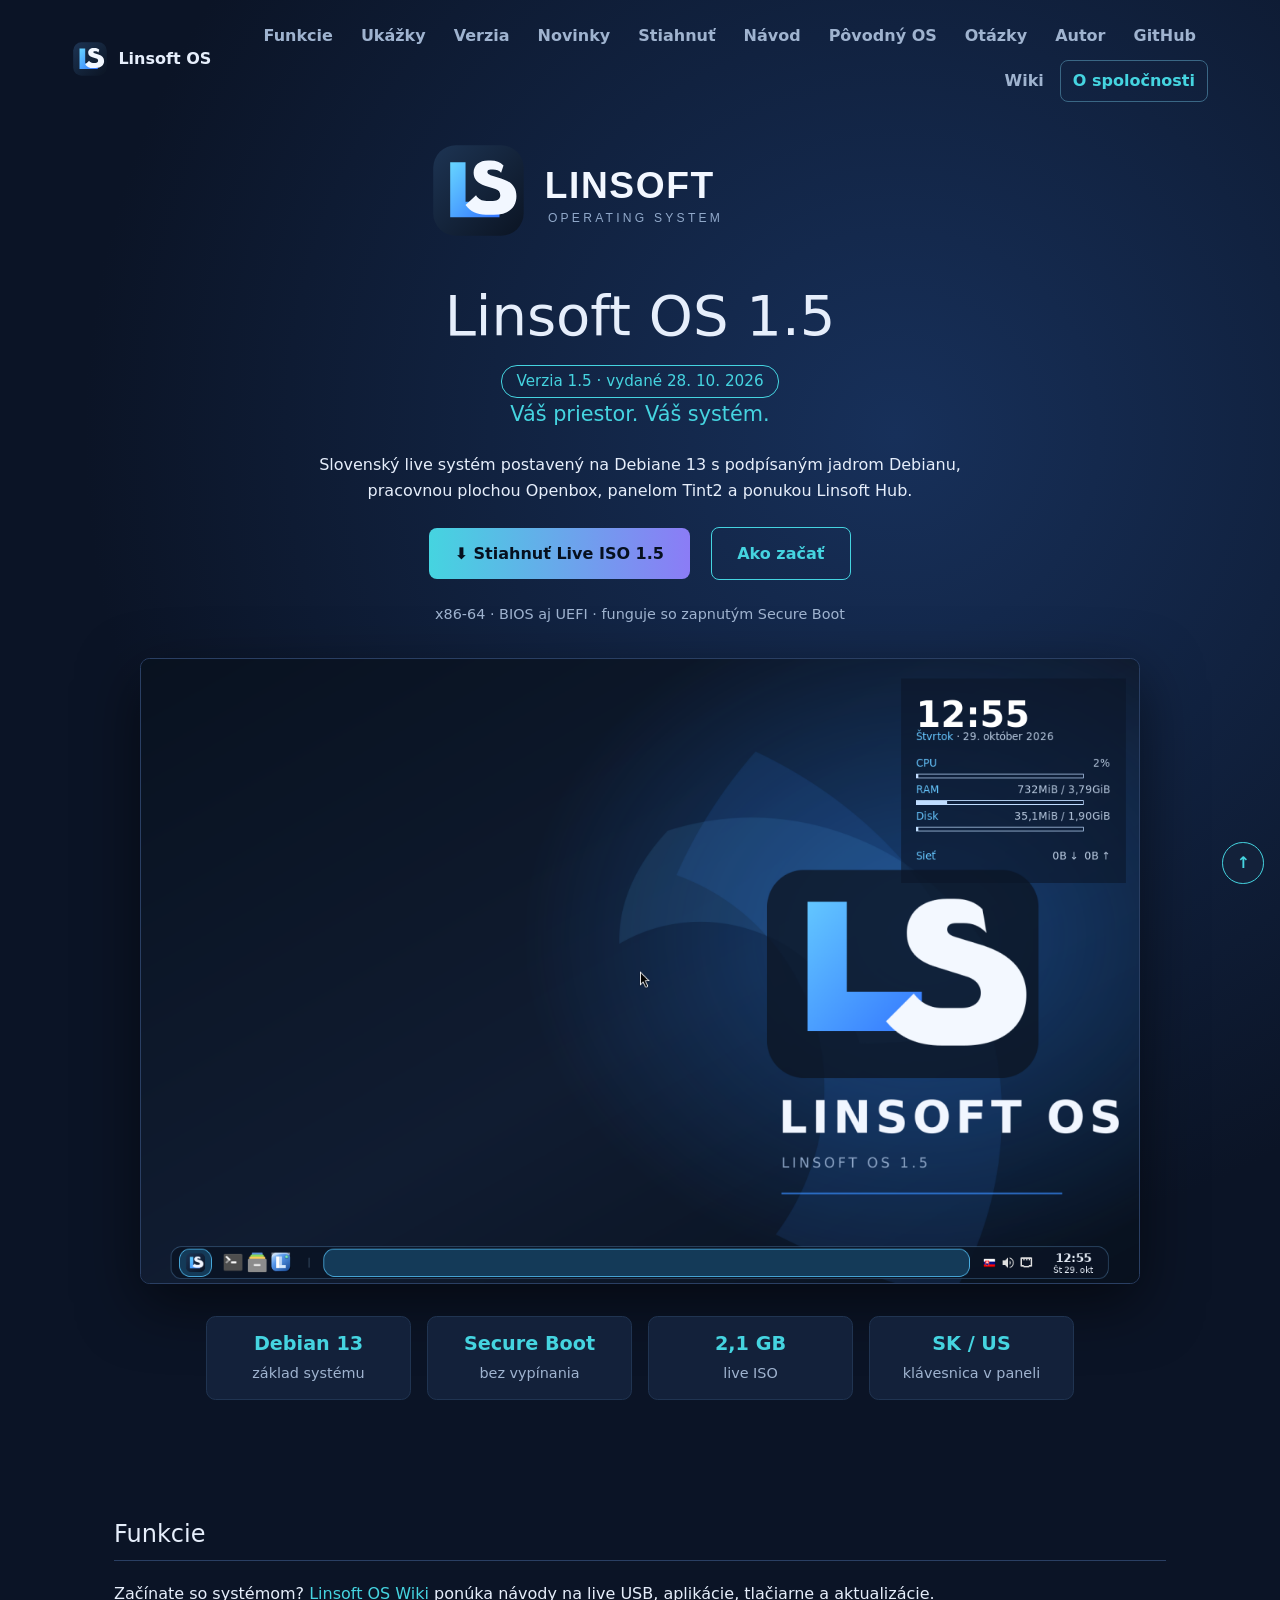
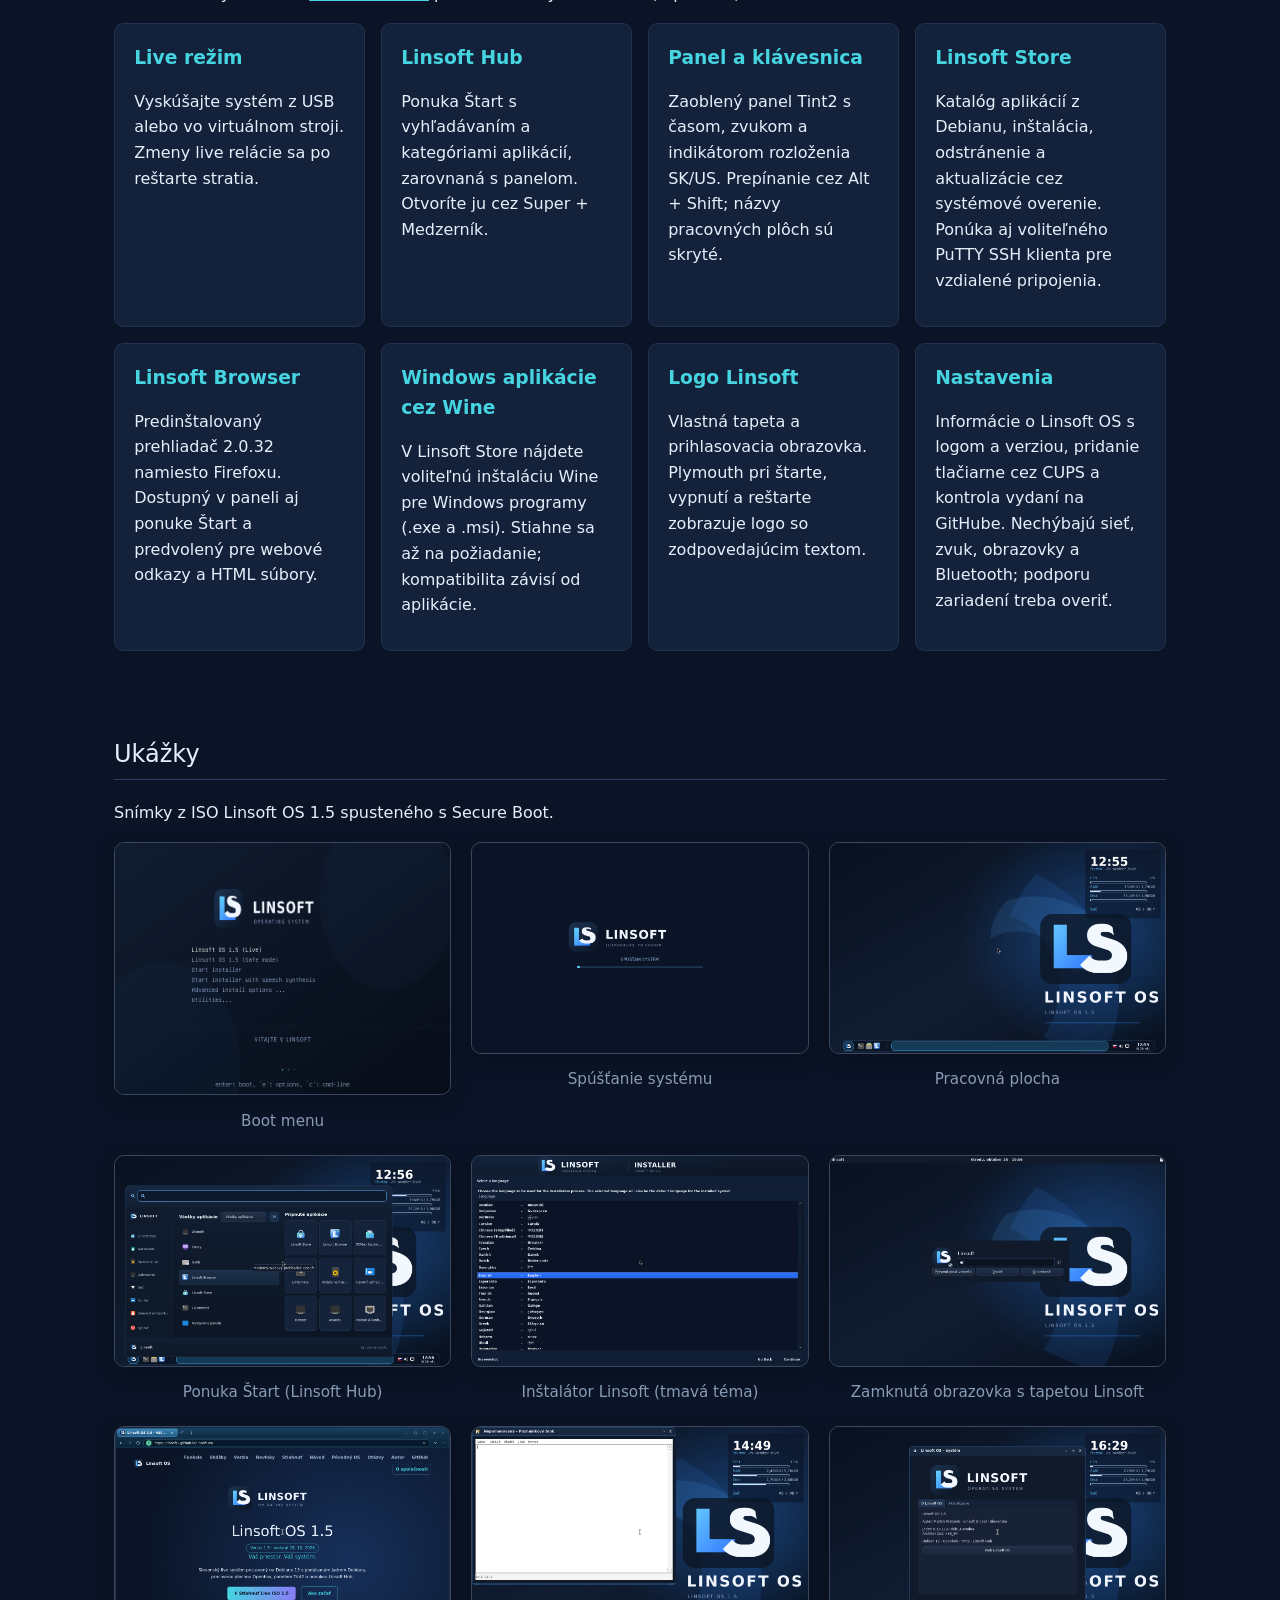
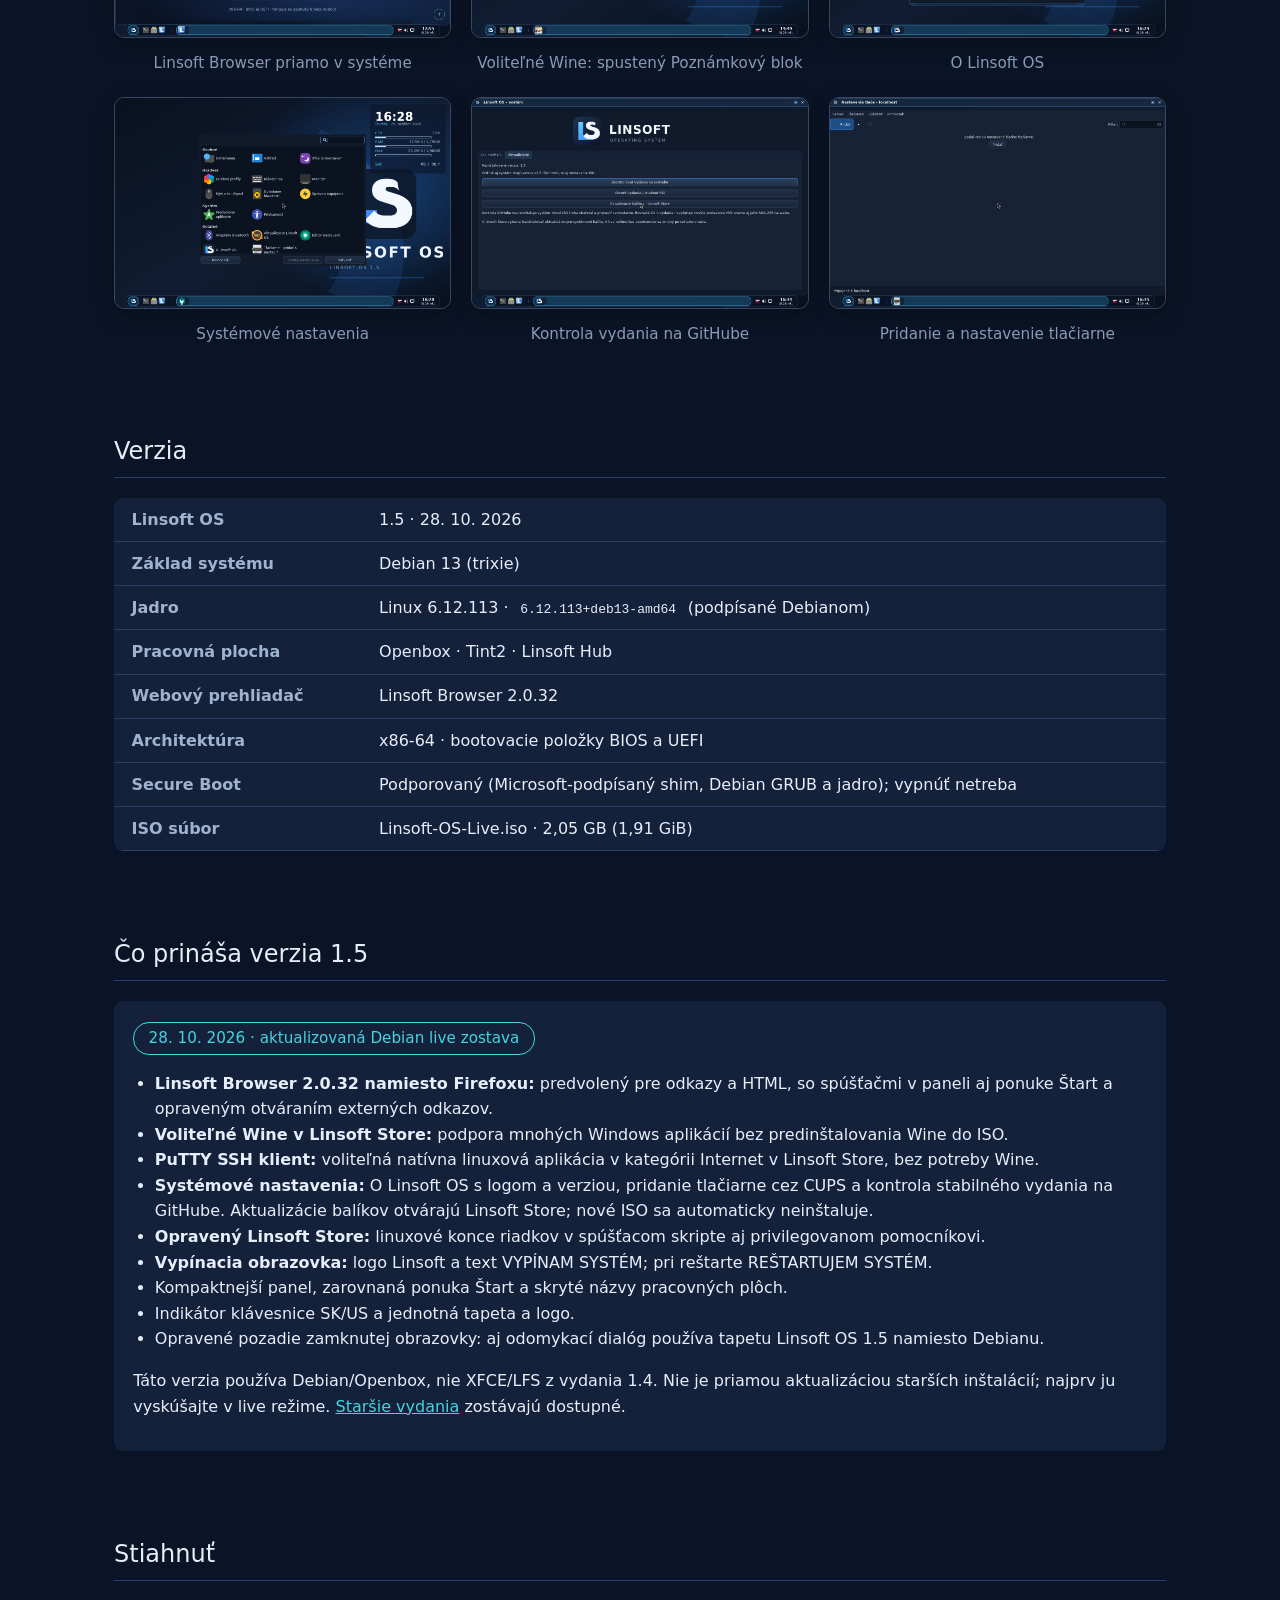
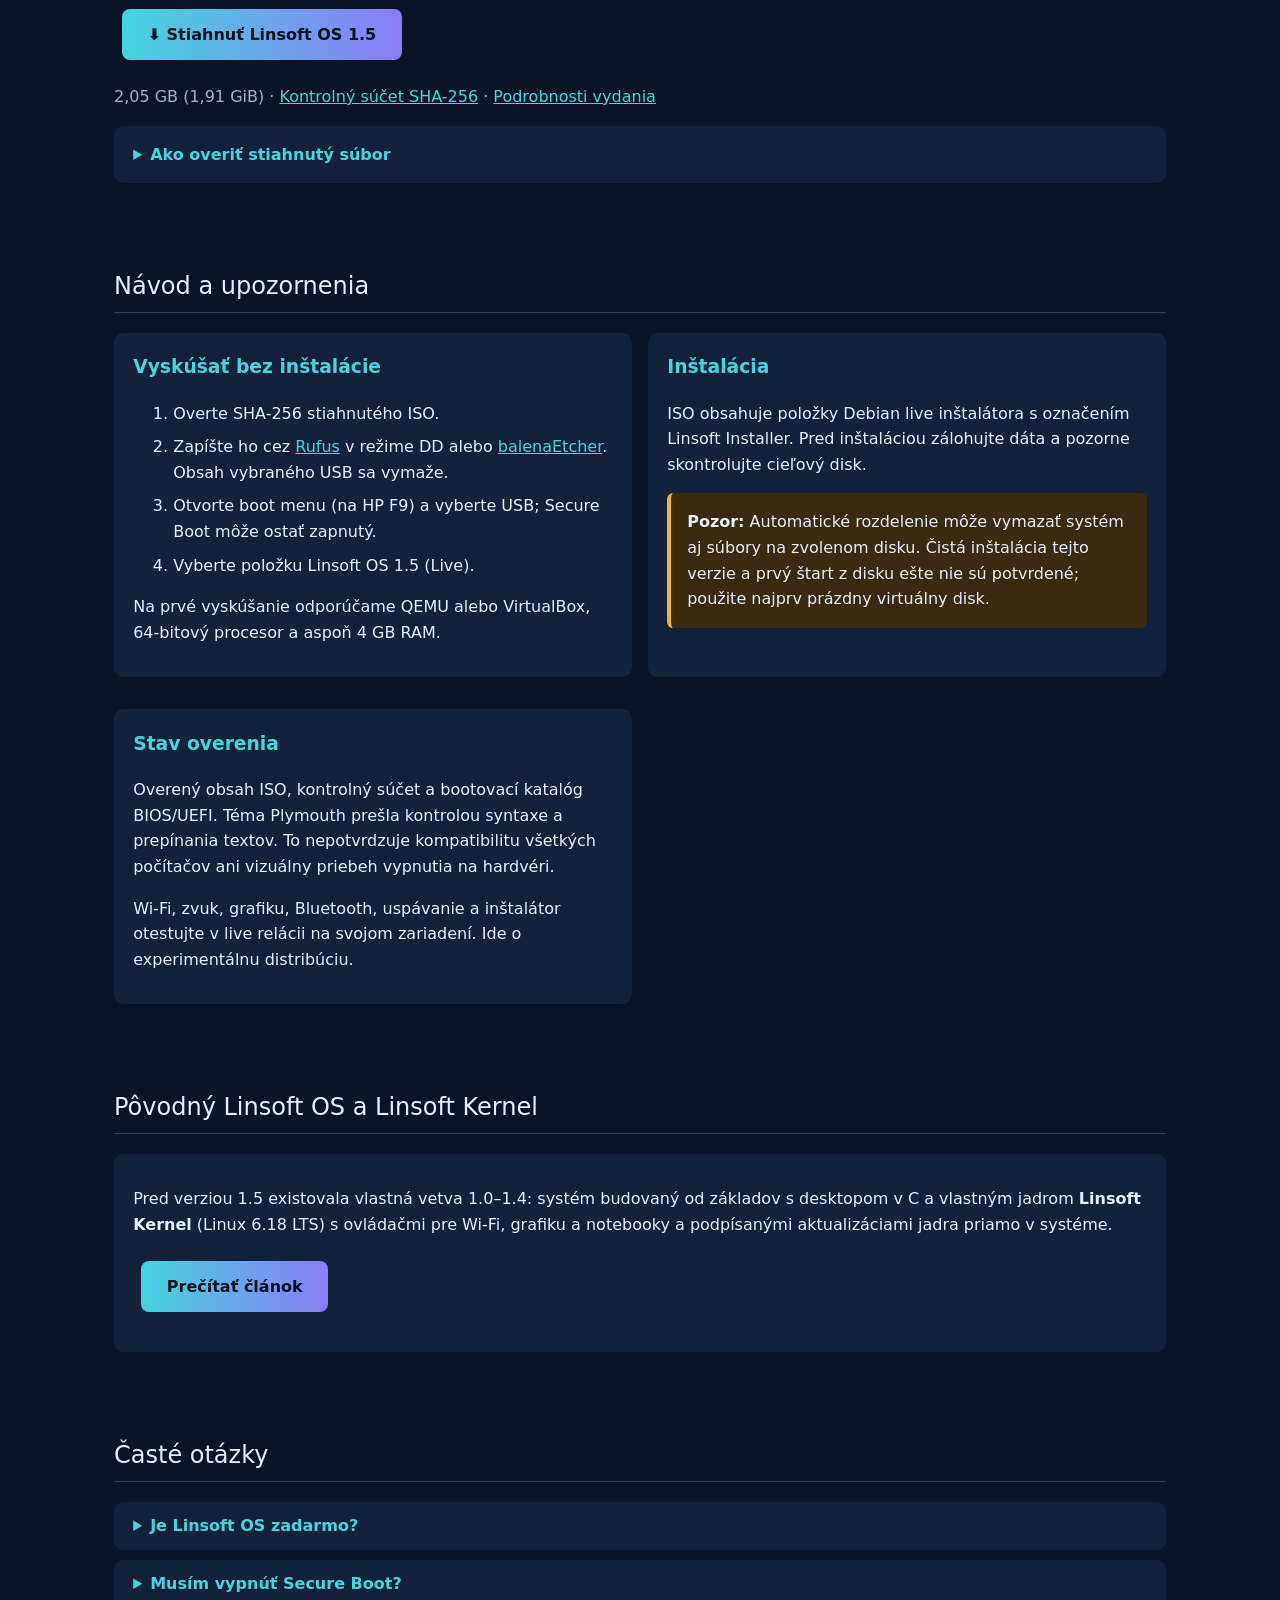
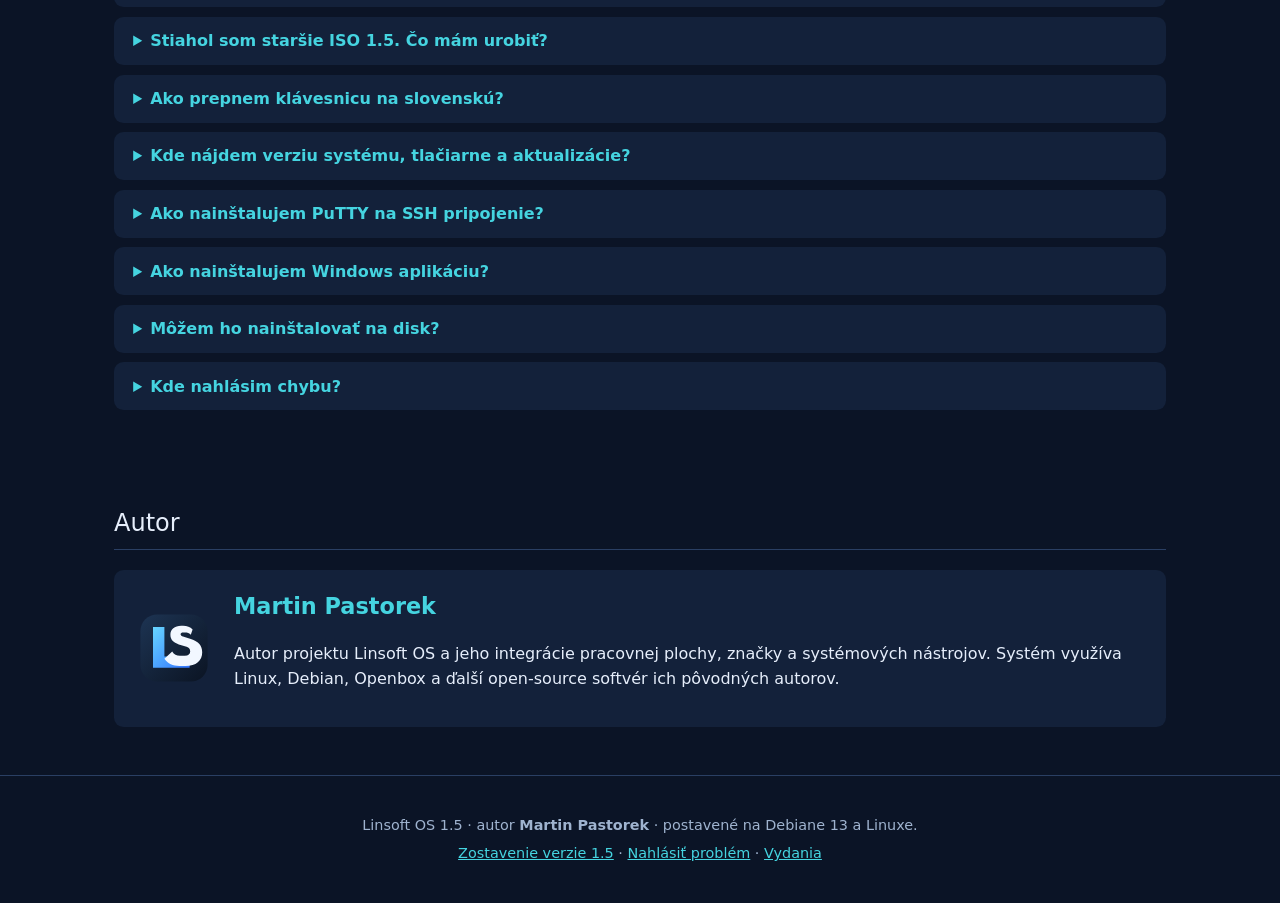
==== commit d5798a60: "Add Linsoft OS wiki and practical user documentation Co-authored-by: Copilot <223556219+Copilot@user" ====
--- a/docs/index.html
+++ b/docs/index.html
@@ -26,6 +26,7 @@
     <div class="nav-links" id="nav-links">
       <a href="#funkcie">Funkcie</a><a href="#ukazky">Ukážky</a><a href="#verzia">Verzia</a><a href="#novinky">Novinky</a><a href="#stiahnut">Stiahnuť</a><a href="#navod">Návod</a><a href="povodny-linsoft-os.html">Pôvodný OS</a><a href="#faq">Otázky</a><a href="#autor">Autor</a>
       <a href="https://github.com/Linsoft1/linsoft-os">GitHub</a>
+      <a href="wiki.html">Wiki</a>
       <a class="nav-company" href="o-spolocnosti.html">O spoločnosti</a>
     </div>
   </nav>
@@ -50,6 +51,7 @@
 <main id="obsah">
 <section id="funkcie">
   <h2>Funkcie</h2>
+  <p>Začínate so systémom? <a href="wiki.html">Linsoft OS Wiki</a> ponúka návody na live USB, aplikácie, tlačiarne a aktualizácie.</p>
   <div class="grid">
     <div><h3>Live režim</h3><p>Vyskúšajte systém z USB alebo vo virtuálnom stroji. Zmeny live relácie sa po reštarte stratia.</p></div>
     <div><h3>Linsoft Hub</h3><p>Ponuka Štart s vyhľadávaním a kategóriami aplikácií, zarovnaná s panelom. Otvoríte ju cez Super + Medzerník.</p></div>
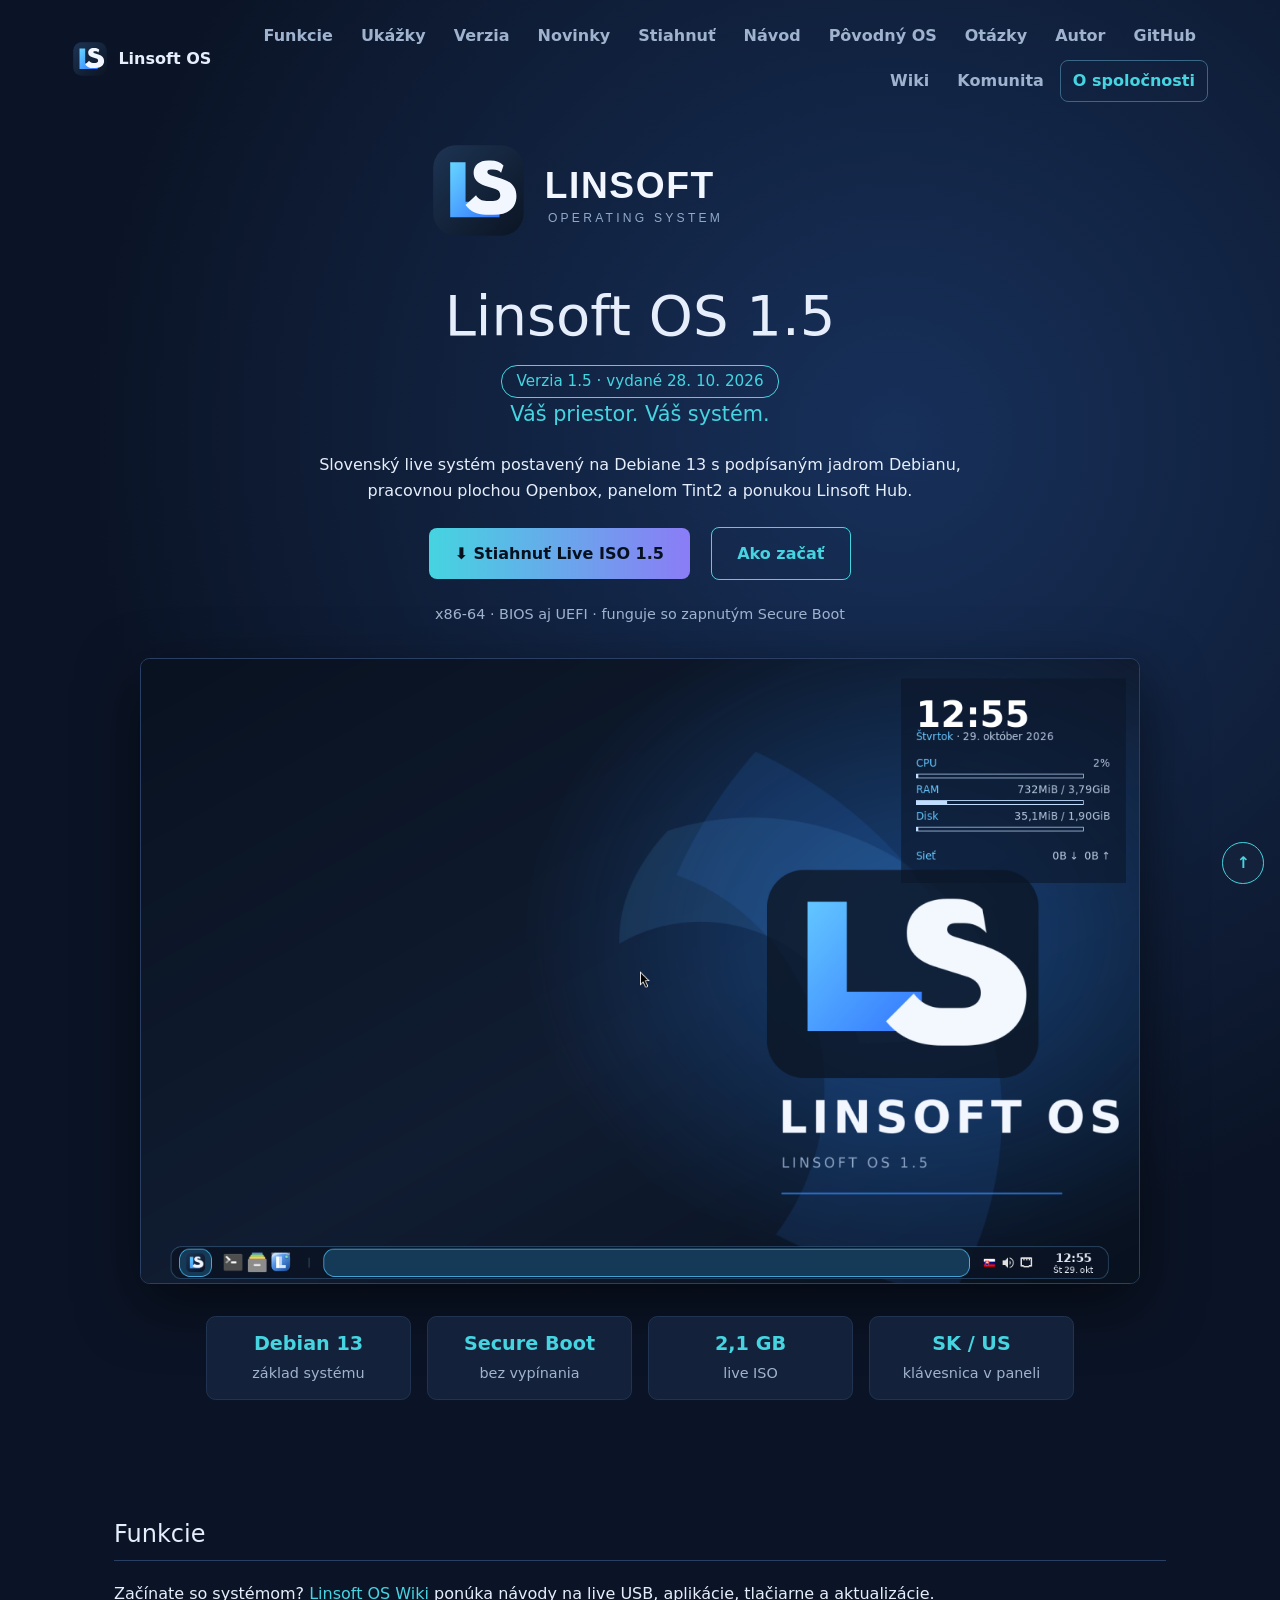
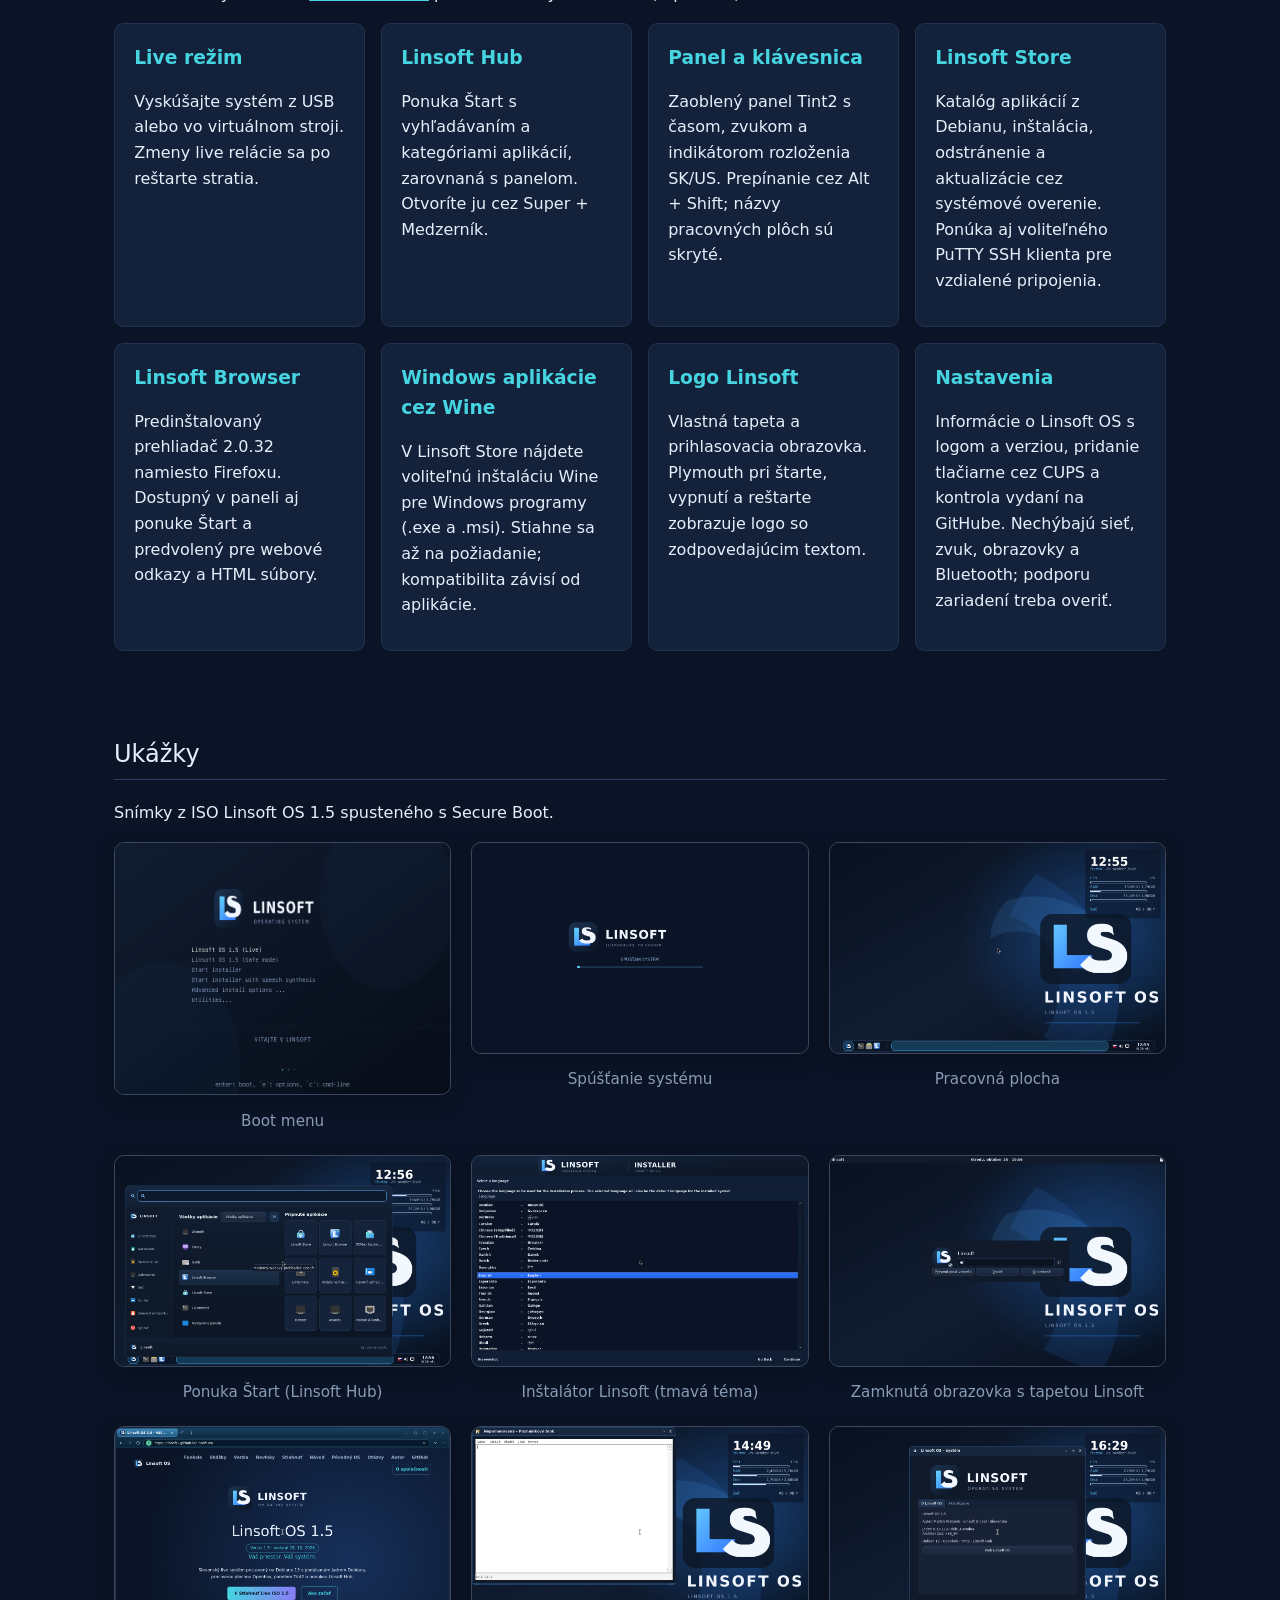
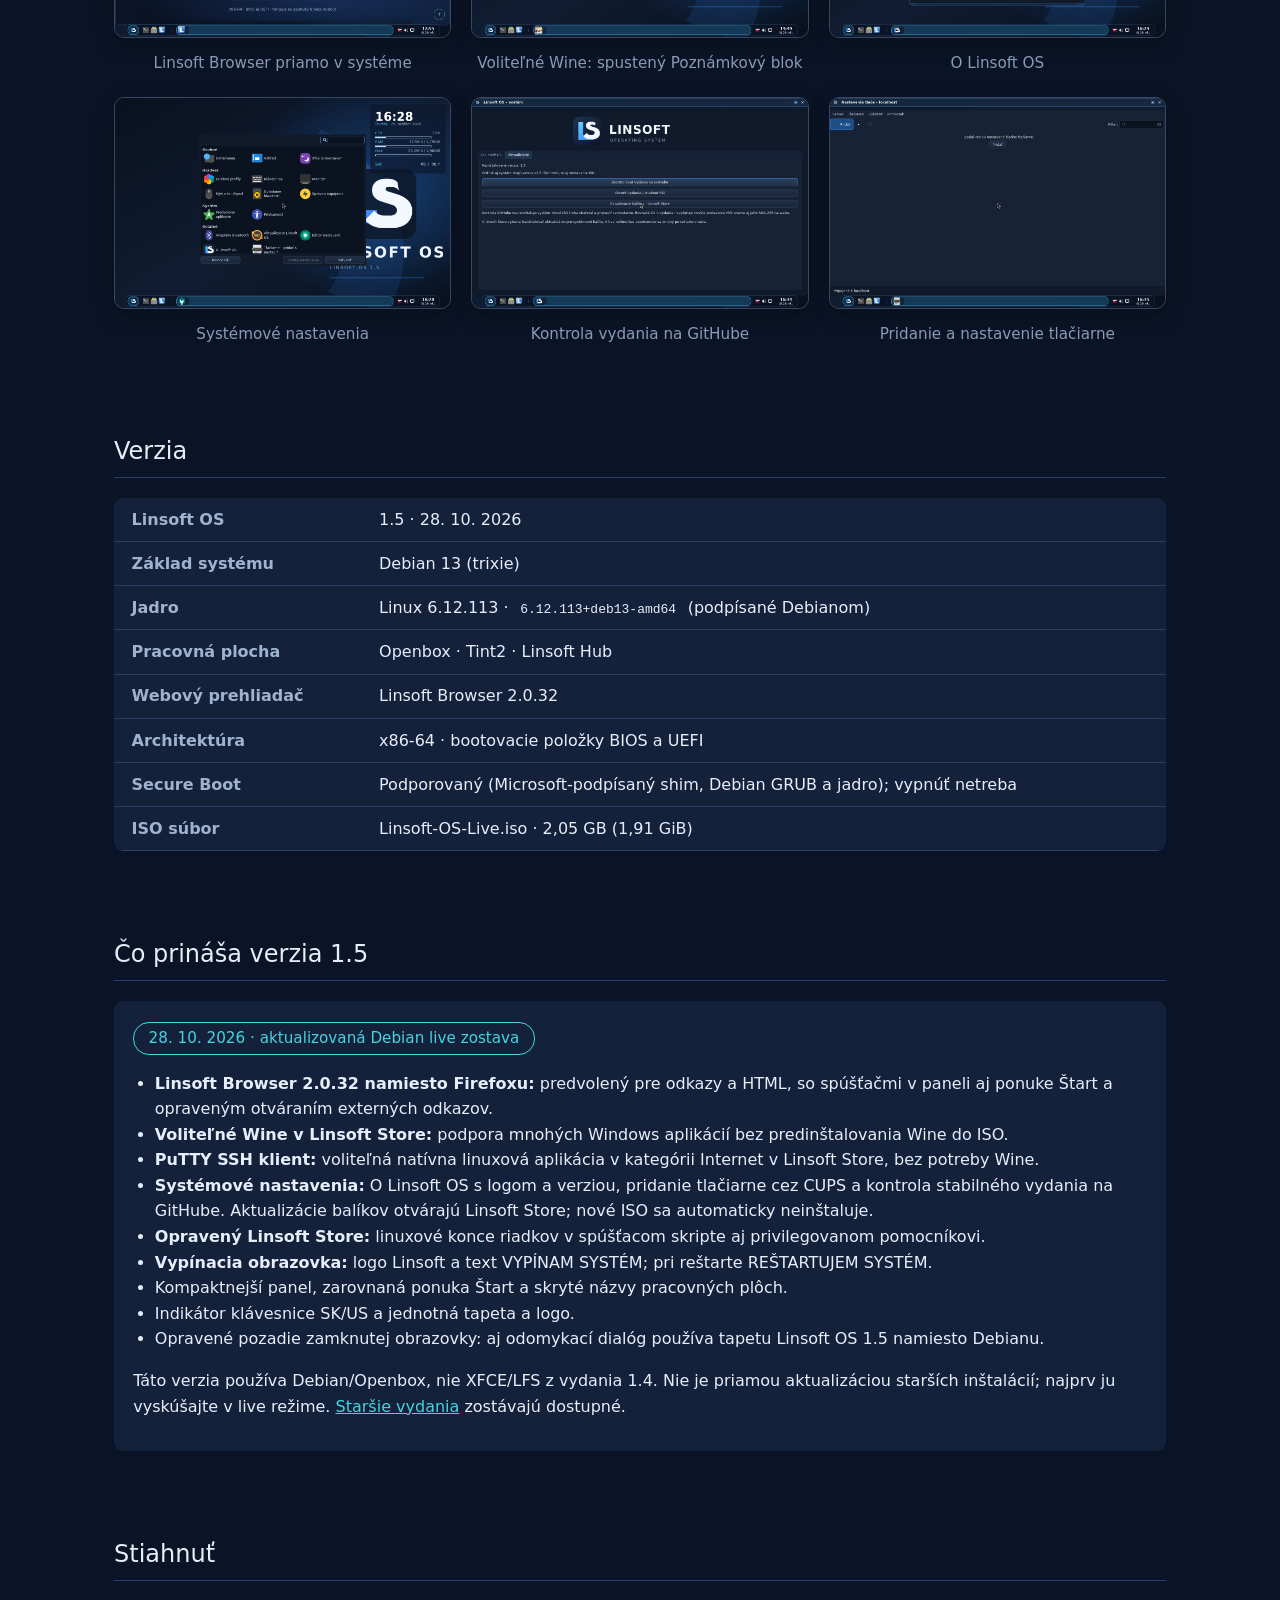
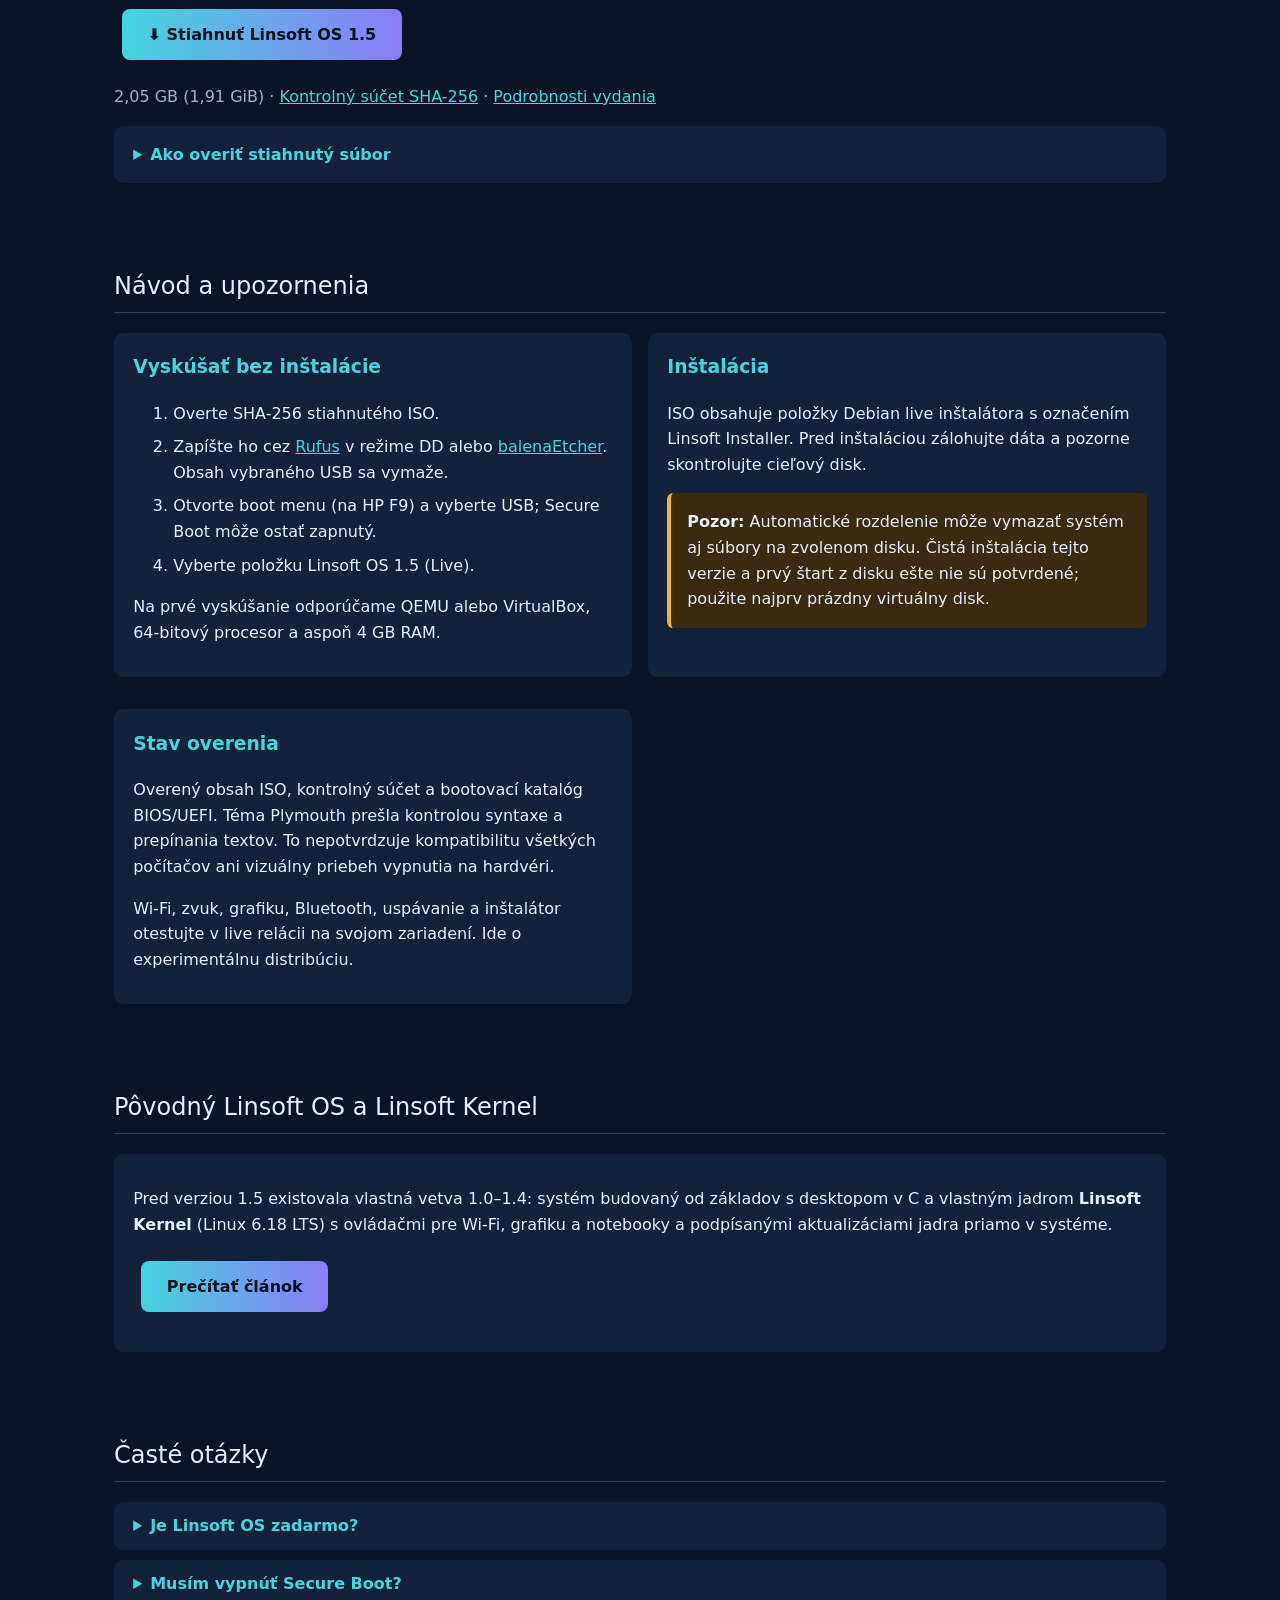
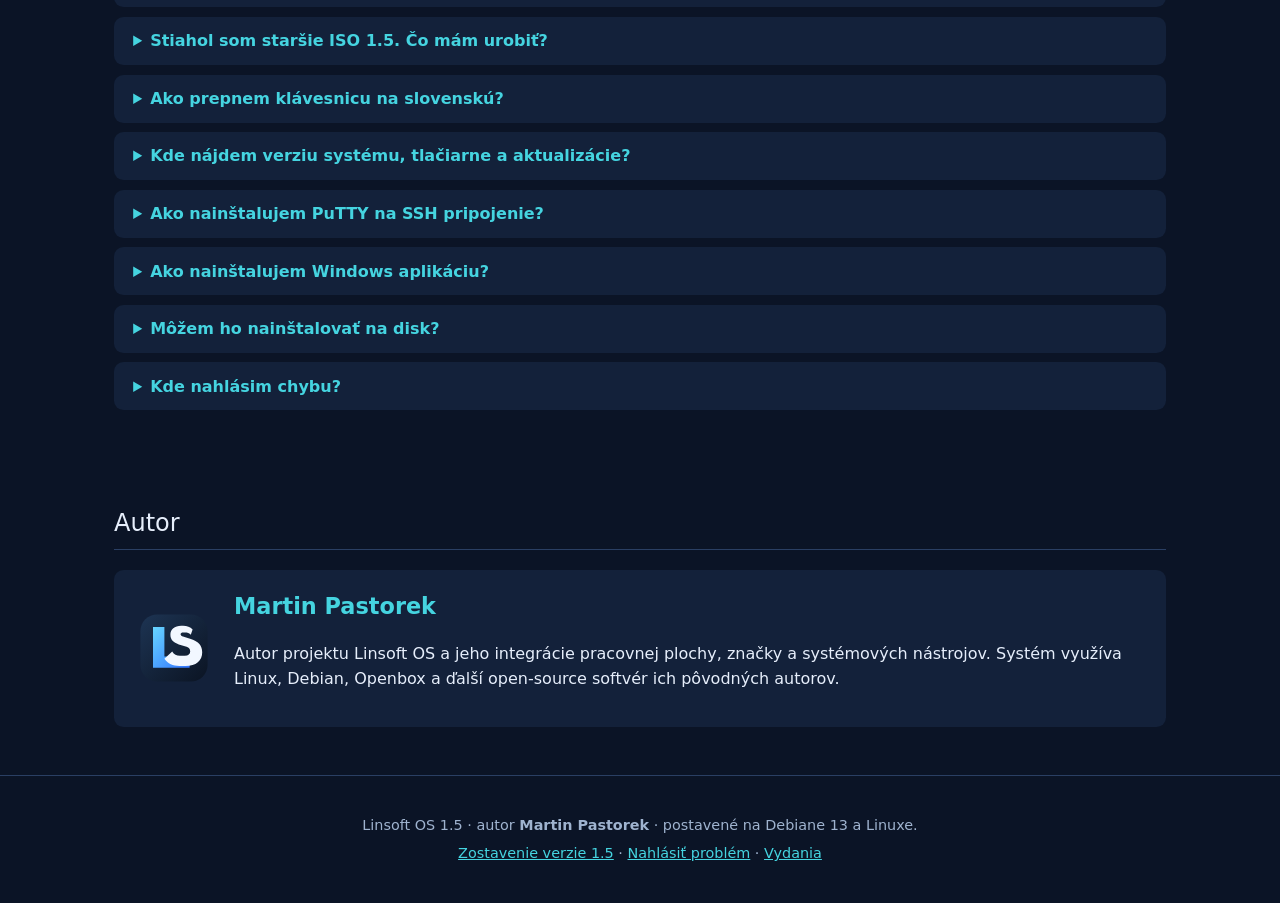
==== commit 9b06062b: "Add Linsoft community forum portal and participation guidelines Co-authored-by: Copilot <223556219+C" ====
--- a/docs/index.html
+++ b/docs/index.html
@@ -27,6 +27,7 @@
       <a href="#funkcie">Funkcie</a><a href="#ukazky">Ukážky</a><a href="#verzia">Verzia</a><a href="#novinky">Novinky</a><a href="#stiahnut">Stiahnuť</a><a href="#navod">Návod</a><a href="povodny-linsoft-os.html">Pôvodný OS</a><a href="#faq">Otázky</a><a href="#autor">Autor</a>
       <a href="https://github.com/Linsoft1/linsoft-os">GitHub</a>
       <a href="wiki.html">Wiki</a>
+      <a href="komunita.html">Komunita</a>
       <a class="nav-company" href="o-spolocnosti.html">O spoločnosti</a>
     </div>
   </nav>
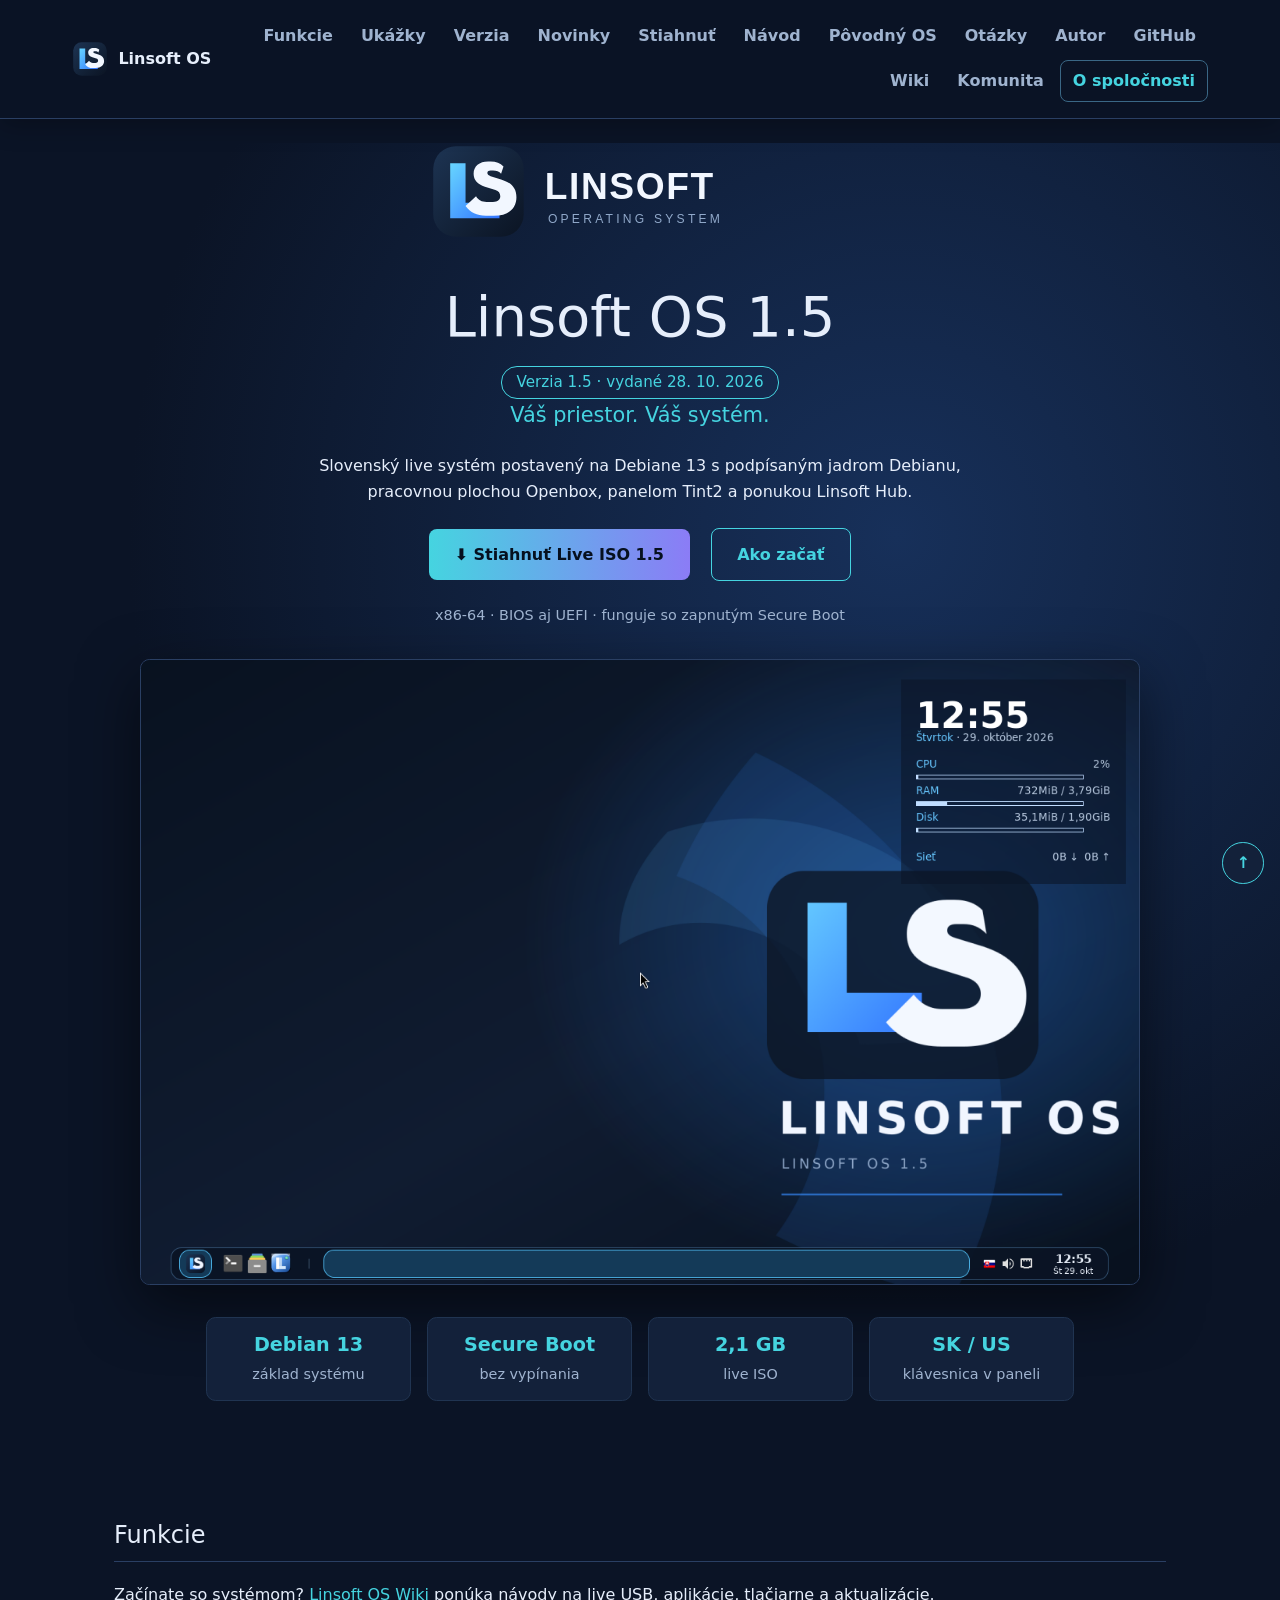
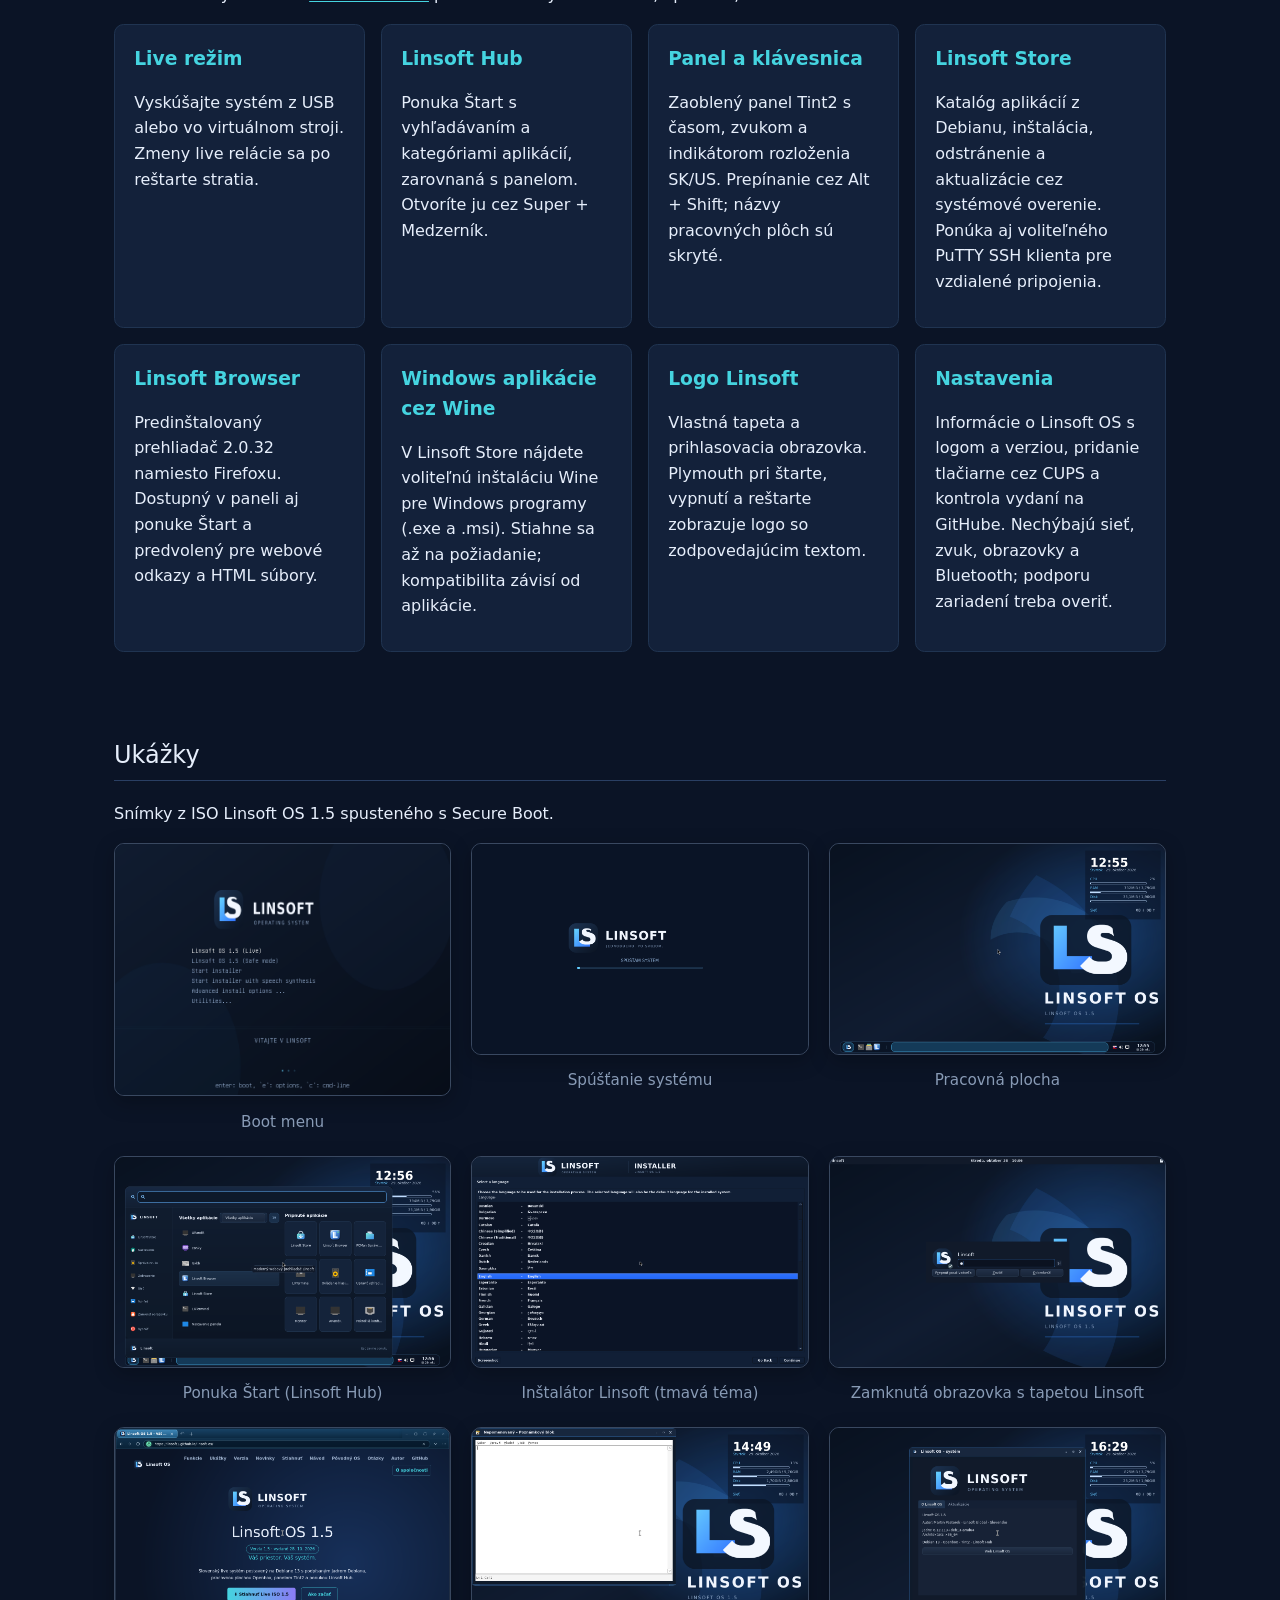
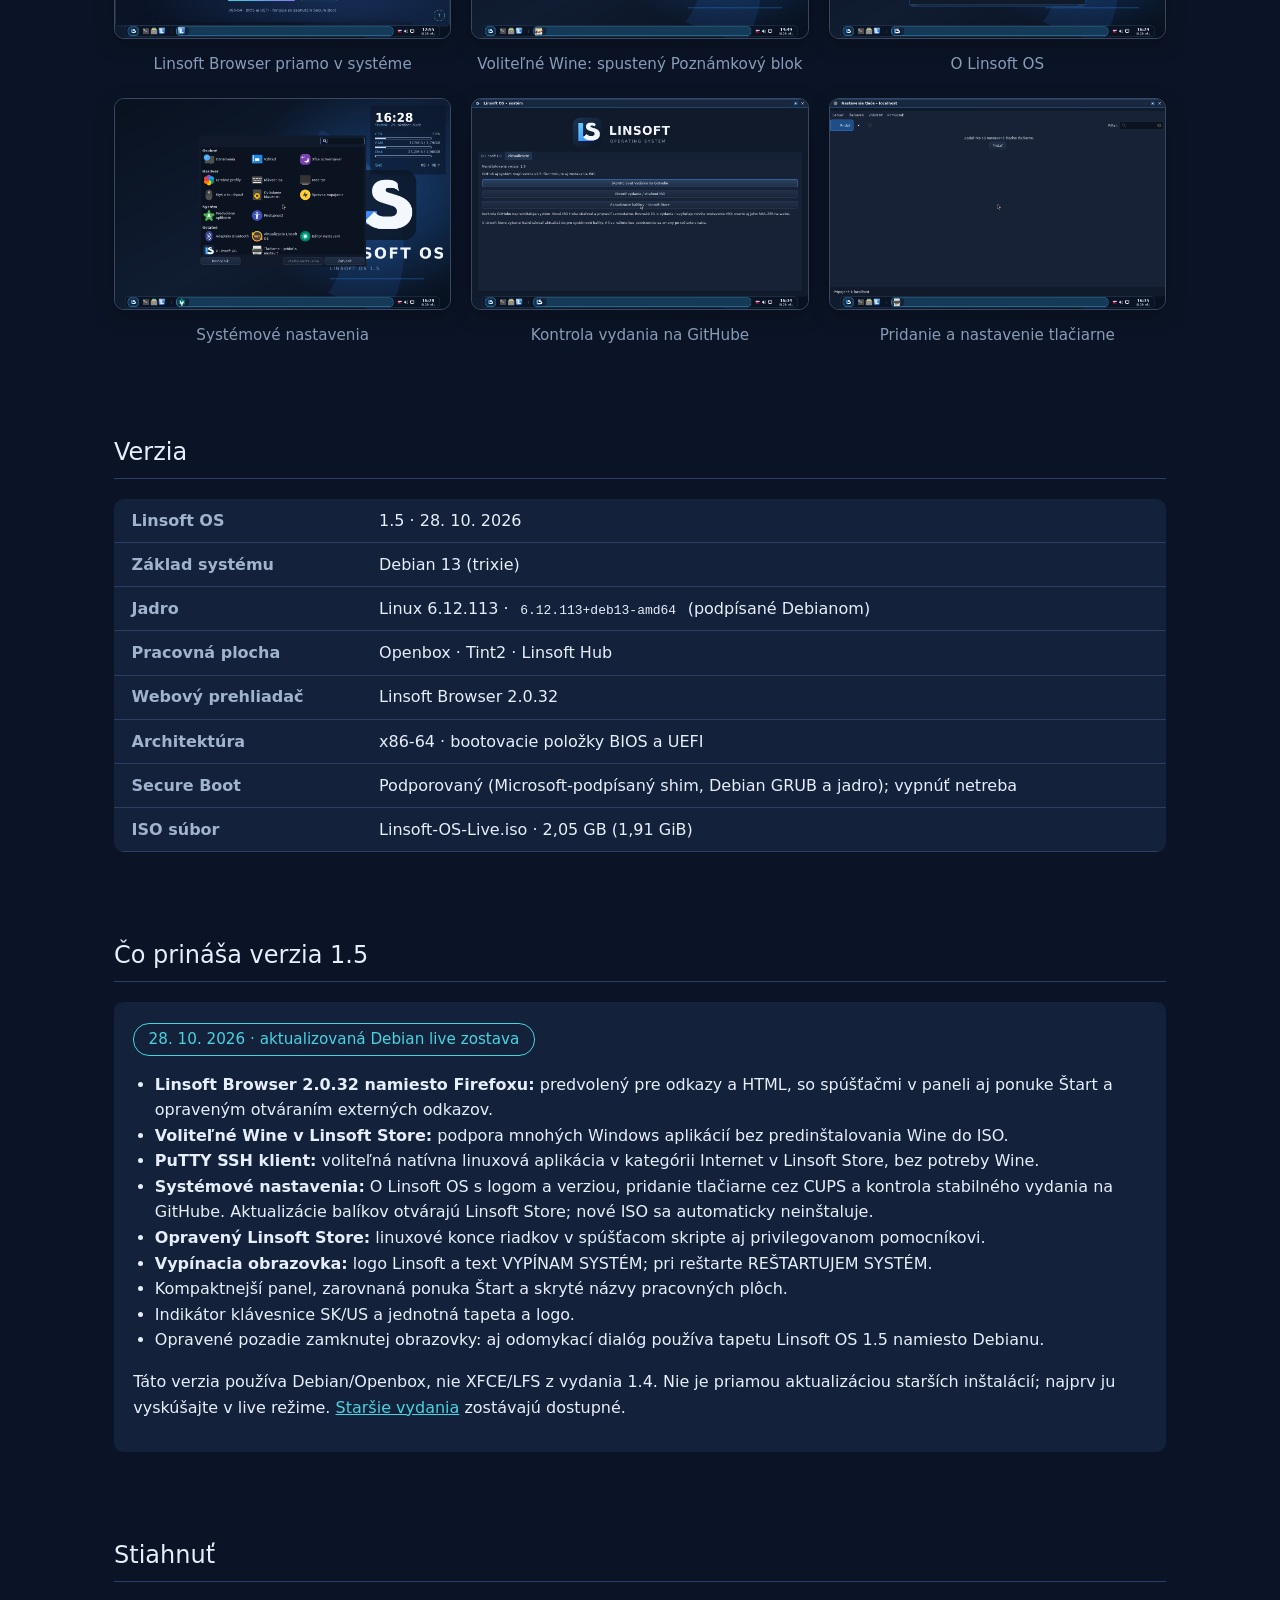
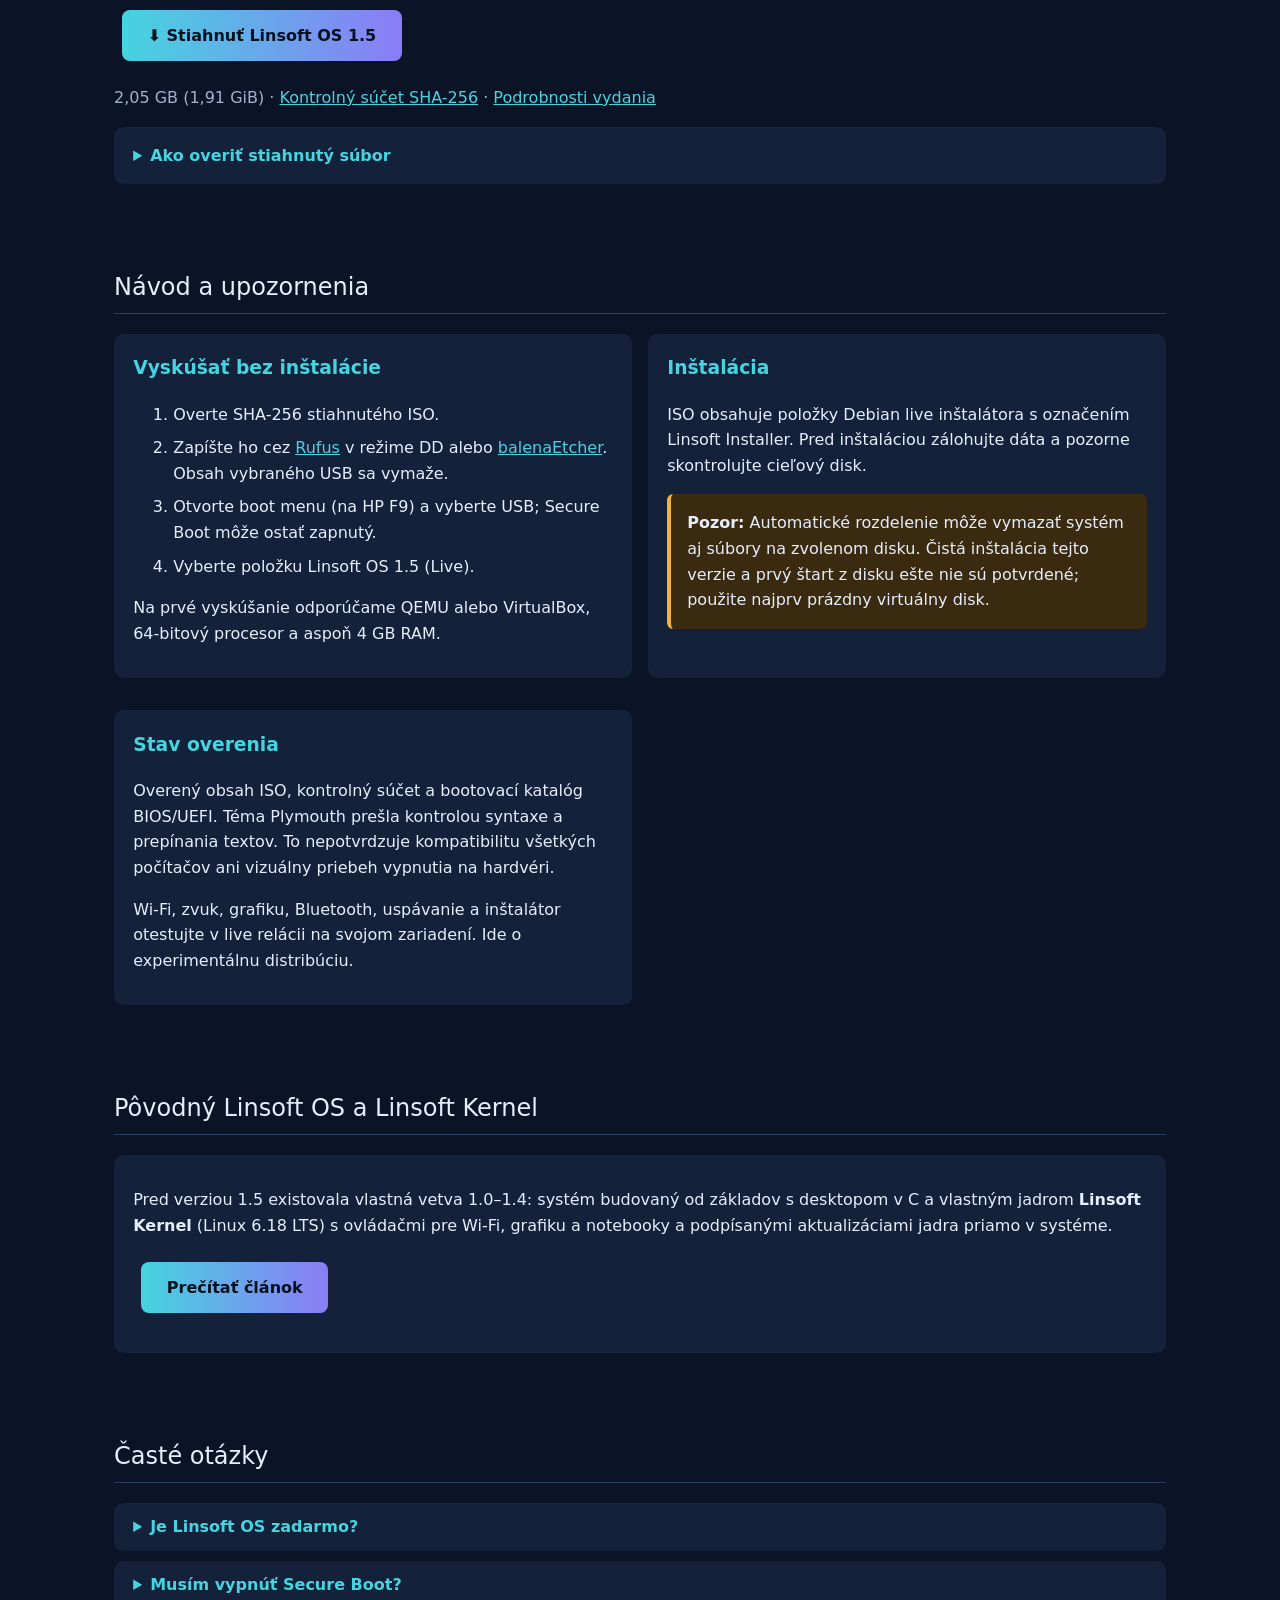
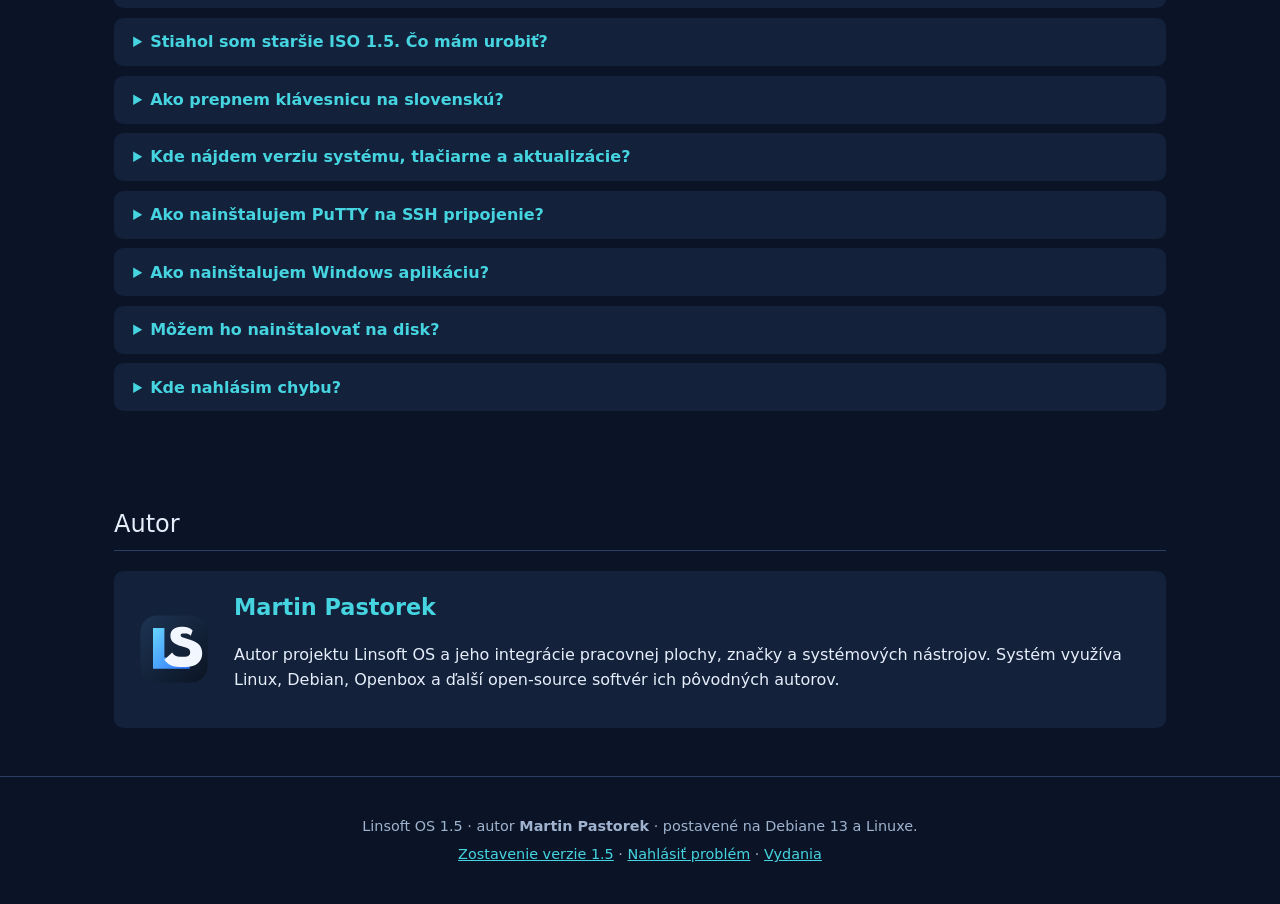
==== commit e32ec0f6: "Keep website navigation and Linsoft logo visible while scrolling Co-authored-by: Copilot <223556219+" ====
--- a/docs/index.html
+++ b/docs/index.html
@@ -15,11 +15,11 @@
 <link rel="icon" type="image/svg+xml" href="favicon.svg">
 <link rel="icon" type="image/png" sizes="32x32" href="favicon-32.png">
 <link rel="apple-touch-icon" href="apple-touch-icon.png">
-<link rel="stylesheet" href="style.css?v=1.5.9">
+<link rel="stylesheet" href="style.css?v=1.5.10">
 </head>
 <body>
 <a class="skip-link" href="#obsah">Preskočiť na obsah</a>
-<header class="hero" id="top">
+<div class="site-header">
   <nav aria-label="Hlavná navigácia">
     <a class="brand" href="#top" aria-label="Linsoft OS – domov"><img class="mark" src="favicon.svg" width="36" height="36" alt=""><span>Linsoft OS</span></a>
     <button class="menu-toggle" type="button" aria-expanded="false" aria-controls="nav-links" hidden>Menu</button>
@@ -31,6 +31,8 @@
       <a class="nav-company" href="o-spolocnosti.html">O spoločnosti</a>
     </div>
   </nav>
+</div>
+<header class="hero" id="top">
   <div class="hero-text">
     <img class="hero-logo" src="logo.svg" width="520" height="120" alt="Linsoft OS – Operating System">
     <h1>Linsoft OS 1.5</h1>
@@ -182,6 +184,6 @@
 </footer>
 <a class="to-top" href="#top" aria-label="Späť hore">↑</a>
 <div class="lightbox" id="lightbox" hidden><img alt=""></div>
-<script src="site.js?v=1.5.9"></script>
+<script src="site.js?v=1.5.10"></script>
 </body>
 </html>
--- a/docs/style.css
+++ b/docs/style.css
@@ -1,6 +1,8 @@
 :root { --bg:#0b1426; --panel:#13213a; --ink:#e6eefb; --muted:#9fb3cf; --cyan:#45d4e0; --violet:#8b7cf6; }
 * { box-sizing: border-box; }
-html { scroll-behavior:smooth; }
+html { scroll-behavior:smooth; scroll-padding-top:calc(var(--header-height, 11rem) + 1rem); }
+.site-header { position:sticky; top:0; z-index:5; background:rgba(11,20,38,.97); border-bottom:1px solid #2a3f63; box-shadow:0 6px 24px #0004; }
+.site-header nav { max-height:100vh; max-height:100dvh; overflow-y:auto; }
 body { margin:0; font-family: "Segoe UI", system-ui, sans-serif; background:var(--bg); color:var(--ink); line-height:1.6; }
 img { max-width:100%; height:auto; }
 p, li, h1, h2, h3, td { overflow-wrap:anywhere; }
@@ -16,7 +18,7 @@
 .nav-links .nav-company { color:var(--cyan); border:1px solid #3a6785; }
 .nav-links .nav-company[aria-current="page"] { background:#1a2b47; }
 a:focus-visible, summary:focus-visible, button:focus-visible { outline:3px solid var(--cyan); outline-offset:4px; border-radius:.2rem; }
-.skip-link { position:absolute; top:.5rem; left:.5rem; z-index:2; padding:.6rem 1rem; border-radius:.4rem; background:var(--cyan); color:#06101f; font-weight:700; transform:translateY(-160%); }
+.skip-link { position:absolute; top:.5rem; left:.5rem; z-index:6; padding:.6rem 1rem; border-radius:.4rem; background:var(--cyan); color:#06101f; font-weight:700; transform:translateY(-160%); }
 .skip-link:focus { transform:translateY(0); }
 .logo { display:inline-grid; place-items:center; width:2rem; height:2rem; border-radius:50%;
   border:3px solid var(--cyan); border-bottom-color:var(--violet); font-weight:800; }
@@ -93,6 +95,7 @@
 .to-top { position:fixed; right:1rem; bottom:1rem; width:2.6rem; height:2.6rem; display:grid; place-items:center; border-radius:50%; background:var(--panel); border:1px solid var(--cyan); text-decoration:none; font-weight:700; }
 
 @media (max-width:760px) {
+  html { --header-height:77px; }
   nav { flex-wrap:wrap; width:100%; padding:1rem; }
   .brand { justify-content:flex-start; }
   .menu-toggle:not([hidden]) { display:block; margin-left:auto; }
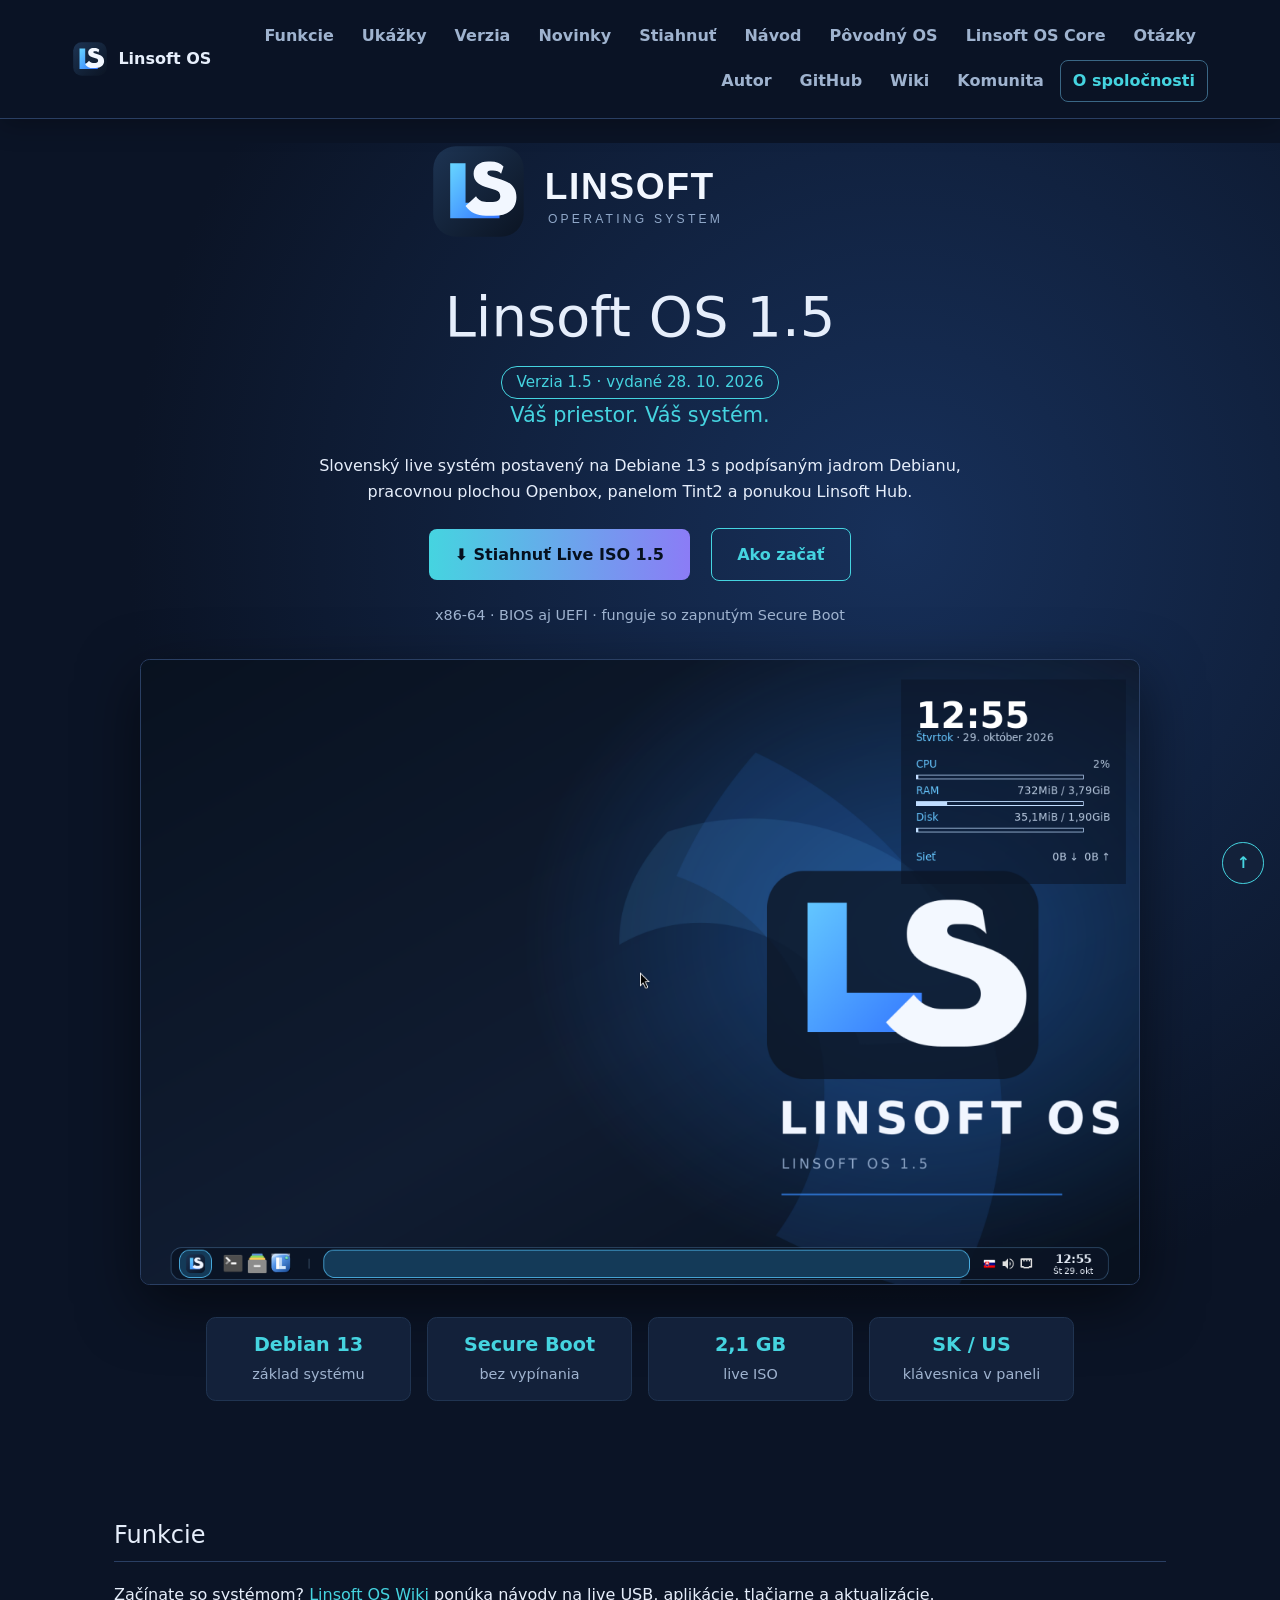
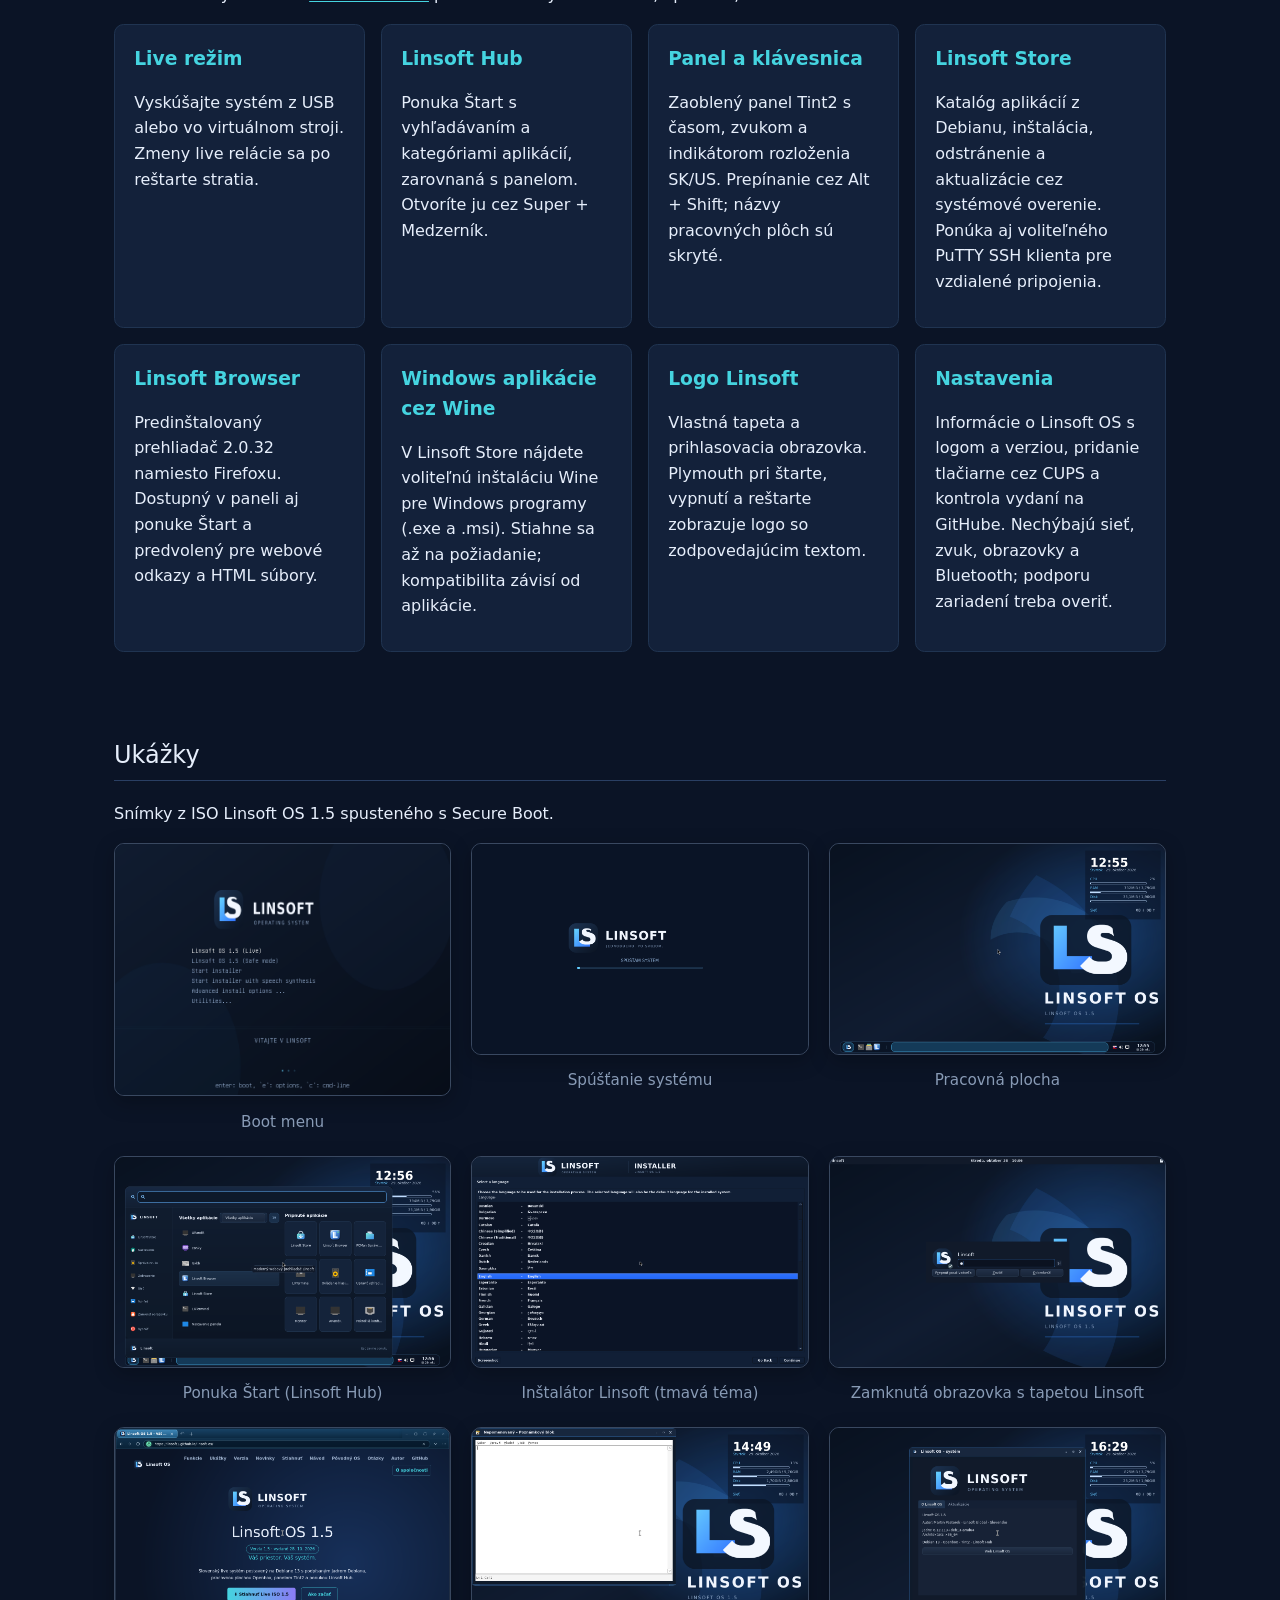
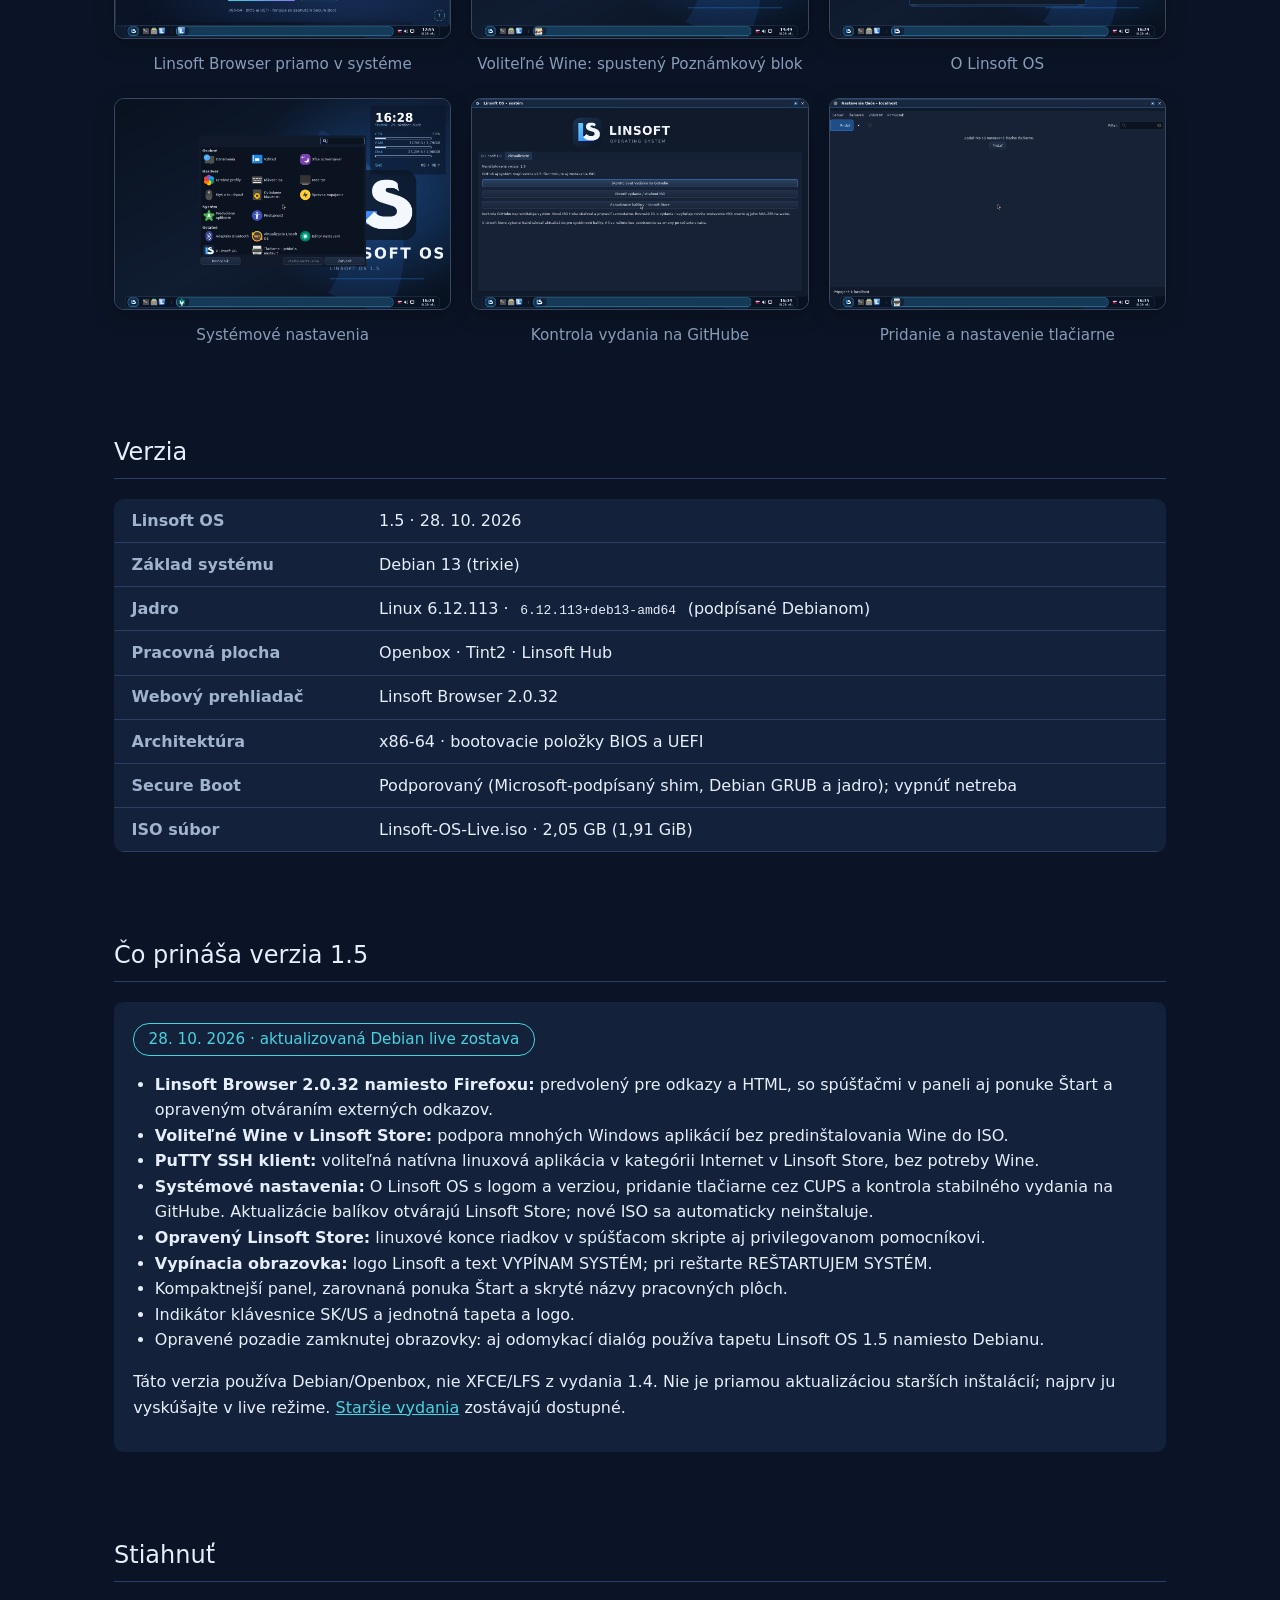
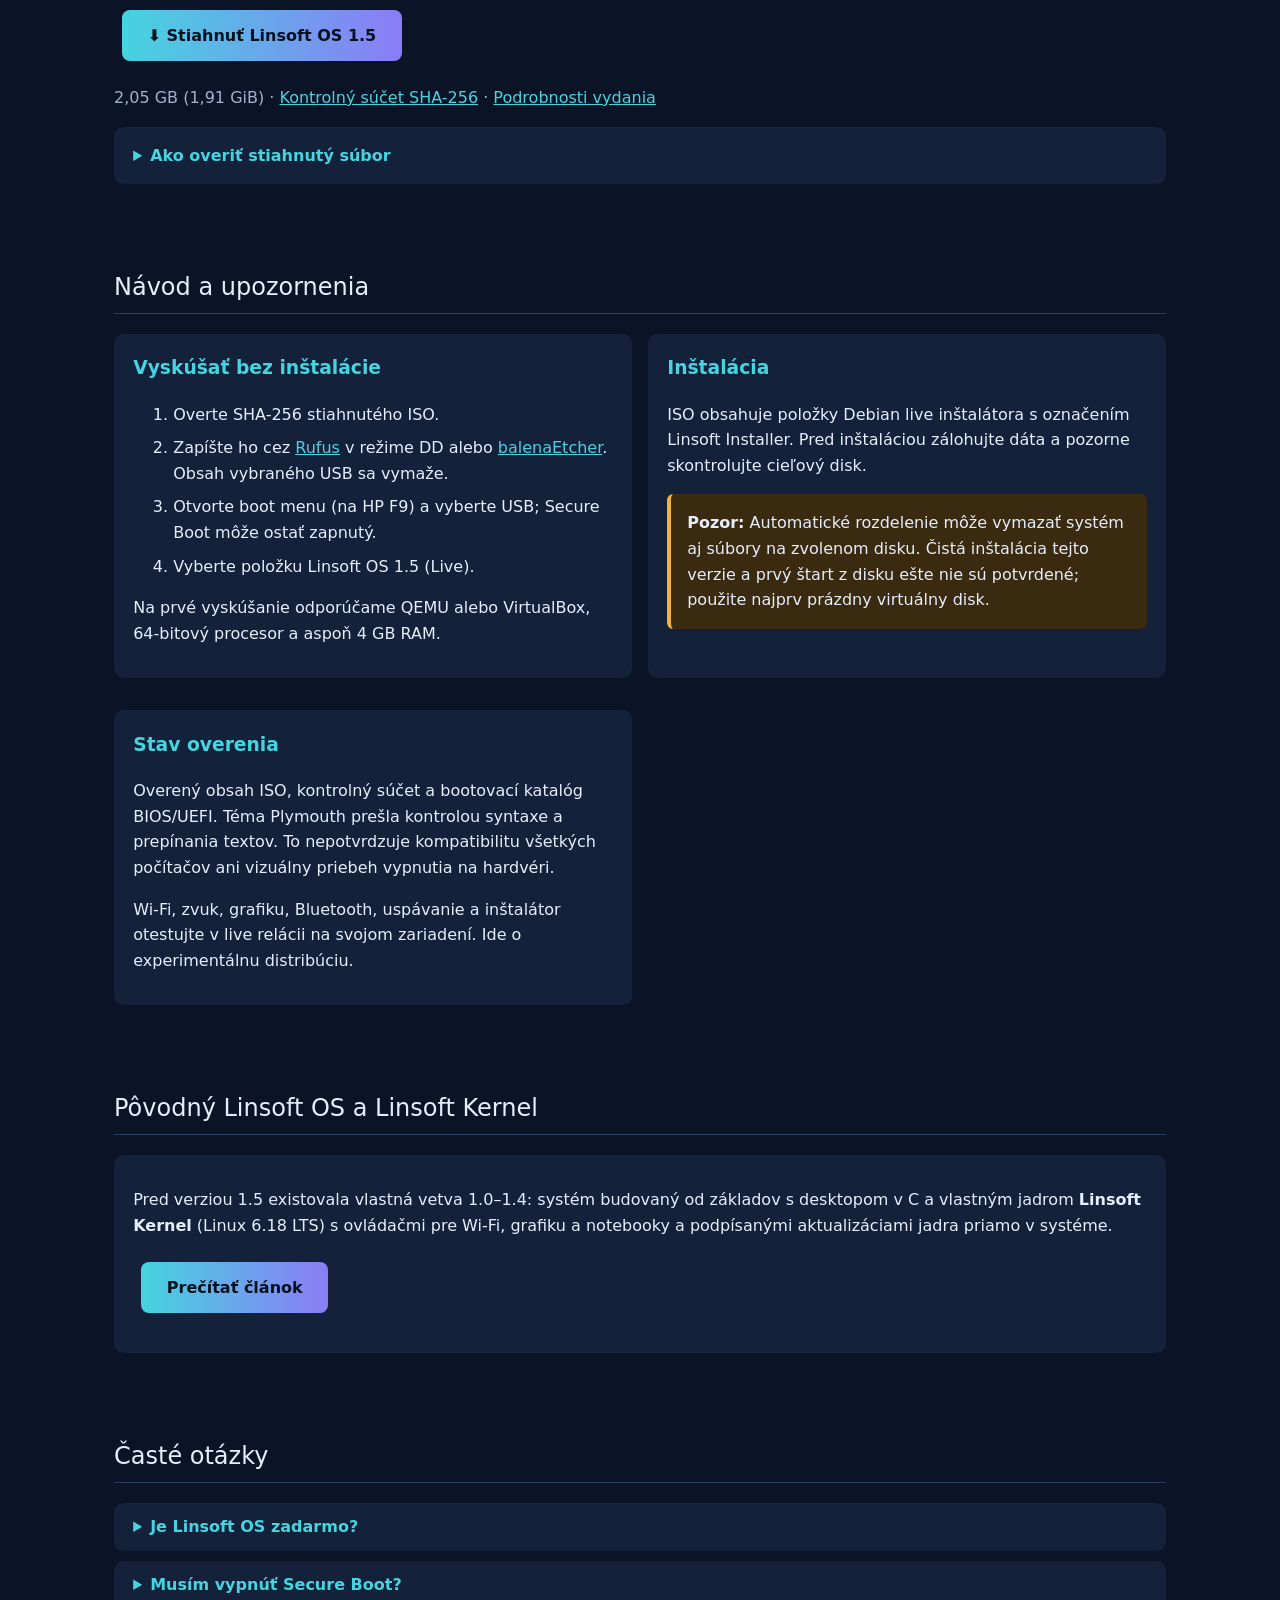
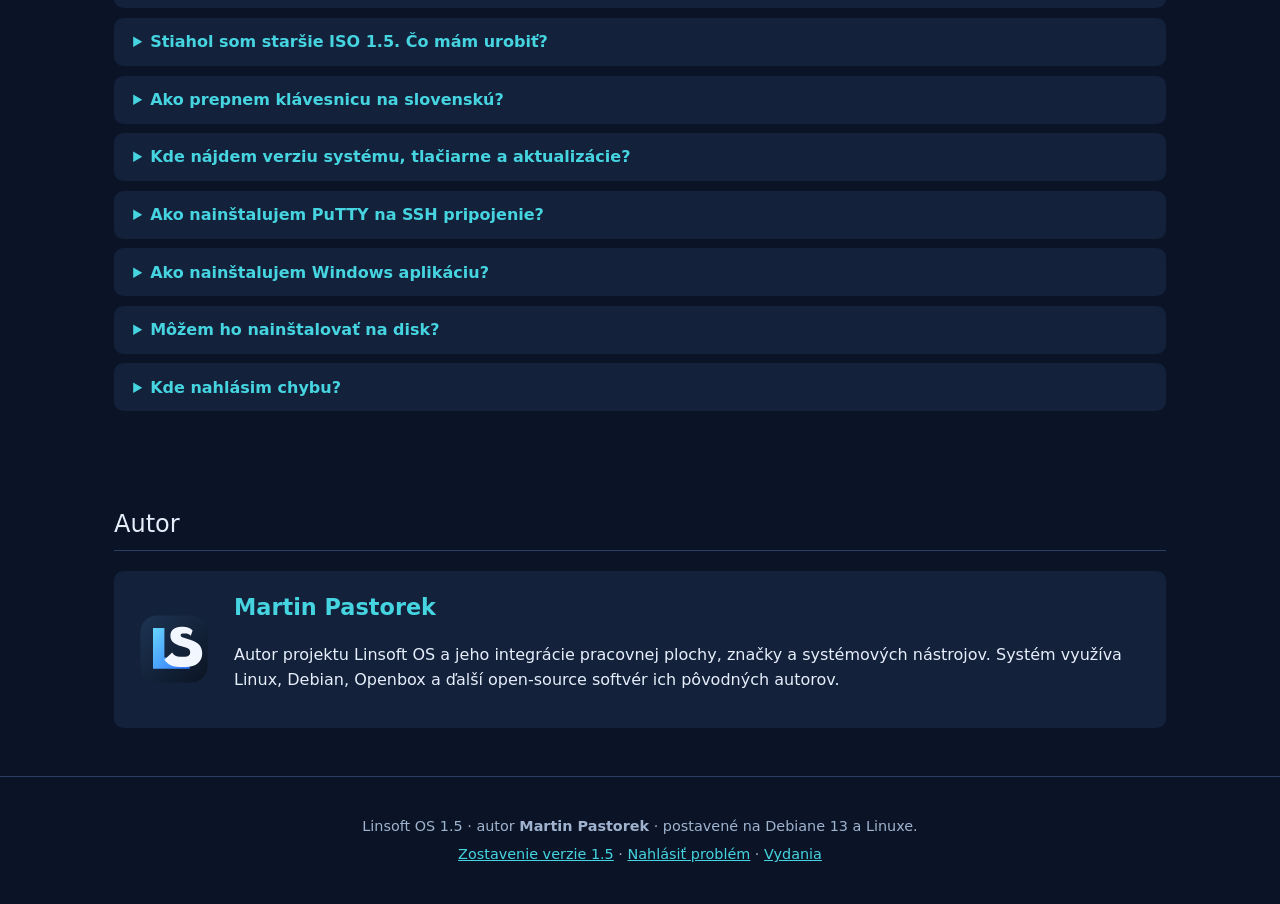
==== commit 544e123b: "Linsoft OS Core: nová stránka a stránka aktualizácií, odkazy z webu 1.5 Co-Authored-By: Claude Opus " ====
--- a/docs/index.html
+++ b/docs/index.html
@@ -15,7 +15,7 @@
 <link rel="icon" type="image/svg+xml" href="favicon.svg">
 <link rel="icon" type="image/png" sizes="32x32" href="favicon-32.png">
 <link rel="apple-touch-icon" href="apple-touch-icon.png">
-<link rel="stylesheet" href="style.css?v=1.5.10">
+<link rel="stylesheet" href="style.css?v=1.5.11">
 </head>
 <body>
 <a class="skip-link" href="#obsah">Preskočiť na obsah</a>
@@ -24,7 +24,7 @@
     <a class="brand" href="#top" aria-label="Linsoft OS – domov"><img class="mark" src="favicon.svg" width="36" height="36" alt=""><span>Linsoft OS</span></a>
     <button class="menu-toggle" type="button" aria-expanded="false" aria-controls="nav-links" hidden>Menu</button>
     <div class="nav-links" id="nav-links">
-      <a href="#funkcie">Funkcie</a><a href="#ukazky">Ukážky</a><a href="#verzia">Verzia</a><a href="#novinky">Novinky</a><a href="#stiahnut">Stiahnuť</a><a href="#navod">Návod</a><a href="povodny-linsoft-os.html">Pôvodný OS</a><a href="#faq">Otázky</a><a href="#autor">Autor</a>
+      <a href="#funkcie">Funkcie</a><a href="#ukazky">Ukážky</a><a href="#verzia">Verzia</a><a href="#novinky">Novinky</a><a href="#stiahnut">Stiahnuť</a><a href="#navod">Návod</a><a href="povodny-linsoft-os.html">Pôvodný OS</a><a href="core.html">Linsoft OS Core</a><a href="#faq">Otázky</a><a href="#autor">Autor</a>
       <a href="https://github.com/Linsoft1/linsoft-os">GitHub</a>
       <a href="wiki.html">Wiki</a>
       <a href="komunita.html">Komunita</a>
--- a/docs/style.css
+++ b/docs/style.css
@@ -1,6 +1,8 @@
 :root { --bg:#0b1426; --panel:#13213a; --ink:#e6eefb; --muted:#9fb3cf; --cyan:#45d4e0; --violet:#8b7cf6; }
 * { box-sizing: border-box; }
 html { scroll-behavior:smooth; scroll-padding-top:calc(var(--header-height, 11rem) + 1rem); }
+html { scrollbar-width:none; }
+html::-webkit-scrollbar { display:none; }
 .site-header { position:sticky; top:0; z-index:5; background:rgba(11,20,38,.97); border-bottom:1px solid #2a3f63; box-shadow:0 6px 24px #0004; }
 .site-header nav { max-height:100vh; max-height:100dvh; overflow-y:auto; }
 body { margin:0; font-family: "Segoe UI", system-ui, sans-serif; background:var(--bg); color:var(--ink); line-height:1.6; }
